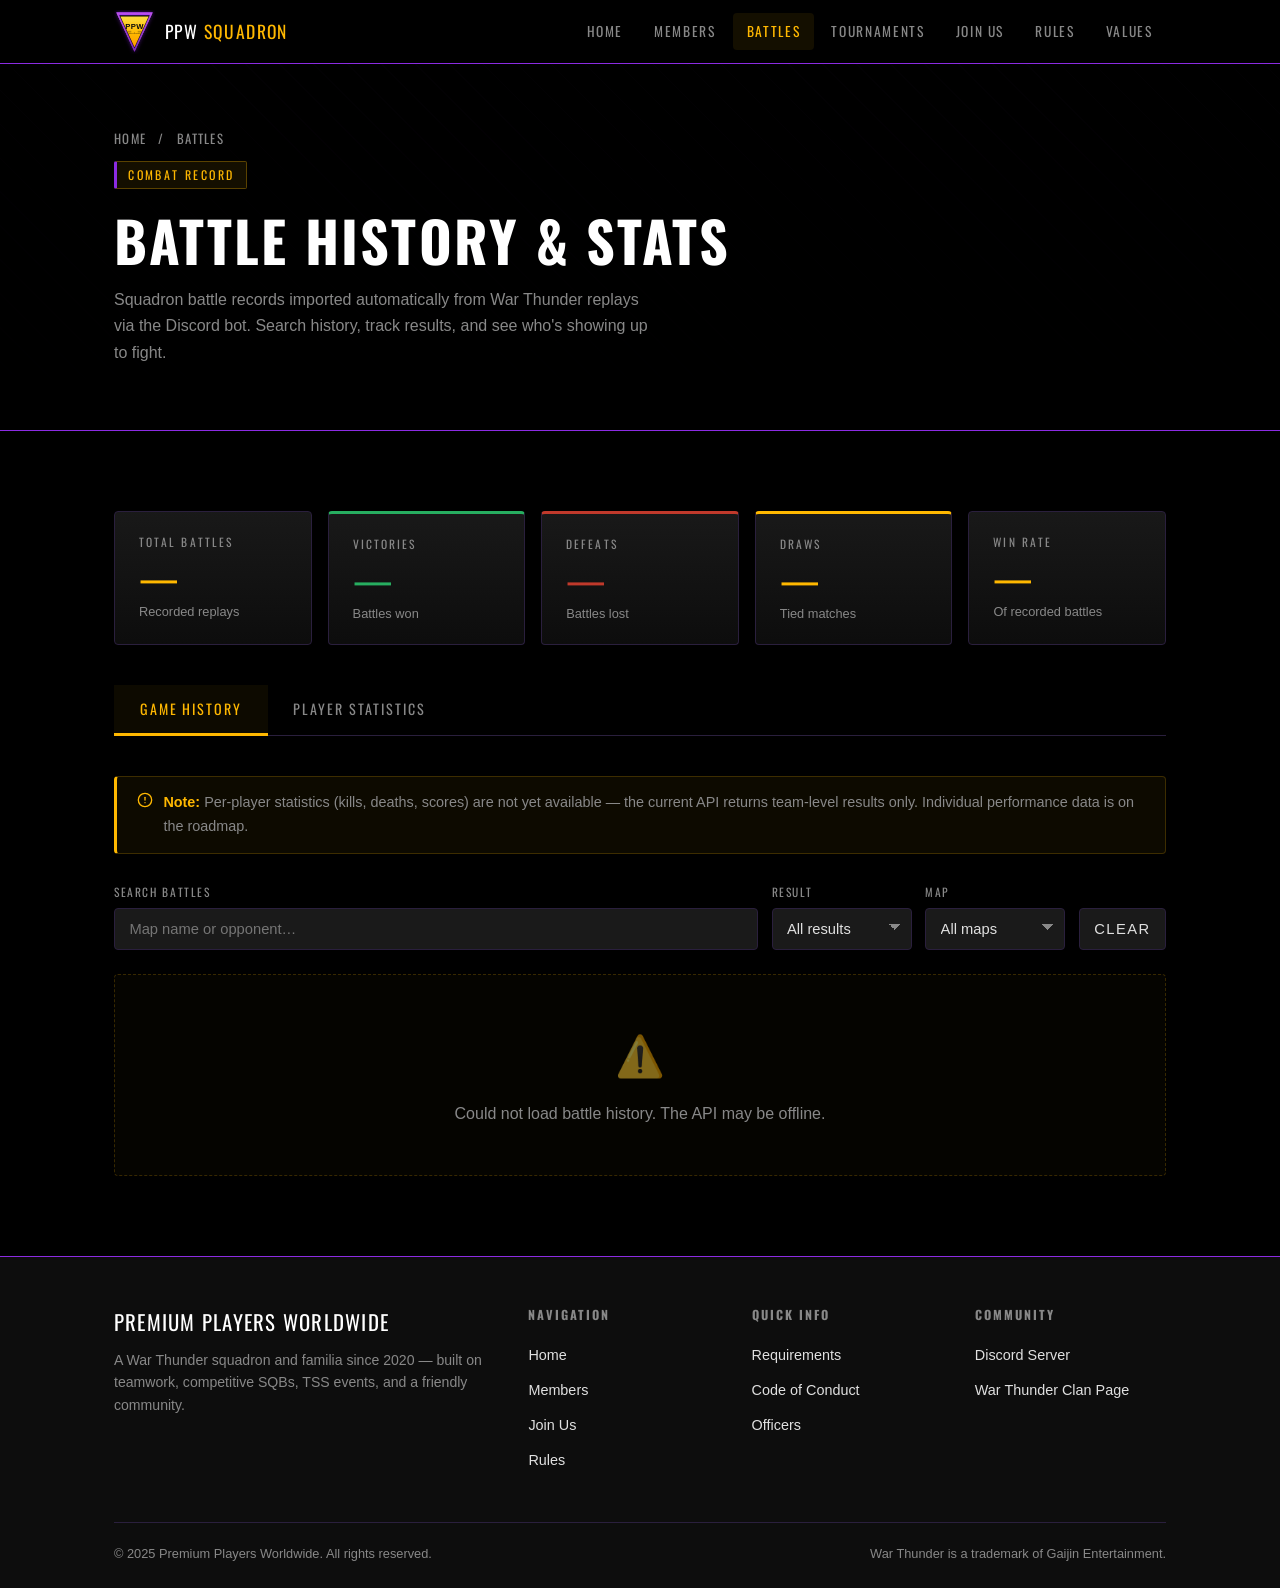
==== battles.html @ 7982aef8 "Merge pull request #7 from Rainbowcastle25/claude/add-values-page Add squadron values page and previ" ====
<!DOCTYPE html>
<html lang="en">
<head>
  <meta charset="UTF-8" />
  <meta name="viewport" content="width=device-width, initial-scale=1.0" />
  <title>Battle History &amp; Statistics — PPW Squadron</title>
  <meta name="description" content="View our squadron battle history, search completed battles, and see player statistics." />
  <meta name="theme-color" content="#000000" />
  <link rel="icon" href="images/logo.svg" type="image/svg+xml" />
  <link rel="preconnect" href="https://fonts.googleapis.com" />
  <link rel="preconnect" href="https://fonts.gstatic.com" crossorigin />
  <link href="https://fonts.googleapis.com/css2?family=Oswald:wght@400;500;600;700&display=swap" rel="stylesheet" />
  <link rel="stylesheet" href="style.css" />
  <meta name="ppw-api-base" content="https://ppw-api.ensignenterprises.com" />

  <style>
    /* ── Battles-page overrides ── */

    /* Tab bar */
    .battles-tabs {
      display: flex;
      gap: 0;
      border-bottom: 1px solid var(--color-border);
      margin-bottom: 2.5rem;
    }

    .battles-tab-btn {
      position: relative;
      padding: 0.85rem 1.6rem;
      background: none;
      border: none;
      border-bottom: 3px solid transparent;
      color: var(--color-text-muted);
      font-family: var(--font-heading);
      font-size: 0.88rem;
      letter-spacing: 0.14em;
      text-transform: uppercase;
      cursor: pointer;
      transition: color var(--transition), border-color var(--transition), background var(--transition);
      margin-bottom: -1px;
    }

    .battles-tab-btn:hover {
      color: var(--color-text);
      background: rgba(255,184,0,0.04);
    }

    .battles-tab-btn.active {
      color: var(--color-accent);
      border-bottom-color: var(--color-accent);
      background: rgba(255,184,0,0.05);
    }

    .battles-tab-content { display: none; }
    .battles-tab-content.active { display: block; }

    /* Dashboard stats strip */
    .battles-summary {
      display: grid;
      grid-template-columns: repeat(5, 1fr);
      gap: 1rem;
      margin-bottom: 2.5rem;
    }

    .battles-stat-card {
      background: linear-gradient(180deg, rgba(26,26,26,0.95), rgba(13,13,13,0.98));
      border: 1px solid var(--color-border);
      border-radius: var(--radius);
      padding: 1.25rem 1.5rem;
      display: flex;
      flex-direction: column;
      gap: 0.35rem;
    }

    .battles-stat-card.wins { border-top: 3px solid var(--color-green); }
    .battles-stat-card.losses { border-top: 3px solid var(--color-red); }
    .battles-stat-card.draws { border-top: 3px solid var(--color-accent); }

    .battles-stat-label {
      font-family: var(--font-heading);
      font-size: 0.72rem;
      letter-spacing: 0.18em;
      text-transform: uppercase;
      color: var(--color-text-muted);
    }

    .battles-stat-value {
      font-family: var(--font-heading);
      font-size: clamp(1.6rem, 3vw, 2.4rem);
      letter-spacing: 0.06em;
      color: var(--color-accent);
      line-height: 1;
    }

    .battles-stat-card.wins .battles-stat-value { color: var(--color-green); }
    .battles-stat-card.losses .battles-stat-value { color: var(--color-red); }

    .battles-stat-sub {
      font-size: 0.8rem;
      color: var(--color-text-muted);
    }

    /* Win-rate bar */
    .winrate-bar-wrap {
      margin: 0 0 2.5rem;
      background: var(--color-surface);
      border: 1px solid var(--color-border);
      border-radius: var(--radius);
      padding: 1.1rem 1.5rem;
      display: flex;
      align-items: center;
      gap: 1.5rem;
    }

    .winrate-bar-label {
      font-family: var(--font-heading);
      font-size: 0.75rem;
      letter-spacing: 0.15em;
      text-transform: uppercase;
      color: var(--color-text-muted);
      white-space: nowrap;
      min-width: 80px;
    }

    .winrate-bar-track {
      flex: 1;
      height: 8px;
      background: var(--color-surface-2);
      border-radius: 4px;
      overflow: hidden;
      display: flex;
    }

    .winrate-bar-win {
      height: 100%;
      background: var(--color-green);
      transition: width 0.6s ease;
    }
    .winrate-bar-draw {
      height: 100%;
      background: var(--color-accent);
      transition: width 0.6s ease;
    }
    .winrate-bar-loss {
      height: 100%;
      background: var(--color-red);
      transition: width 0.6s ease;
    }

    .winrate-legend {
      display: flex;
      gap: 1.25rem;
      flex-shrink: 0;
    }

    .winrate-legend-item {
      display: flex;
      align-items: center;
      gap: 0.4rem;
      font-size: 0.8rem;
      color: var(--color-text-muted);
      font-family: var(--font-heading);
      letter-spacing: 0.08em;
      text-transform: uppercase;
    }

    .winrate-legend-dot {
      width: 8px;
      height: 8px;
      border-radius: 2px;
      flex-shrink: 0;
    }

    /* Search / filter toolbar */
    .battles-toolbar {
      display: grid;
      grid-template-columns: 1fr auto auto auto;
      gap: 0.85rem;
      align-items: end;
      margin-bottom: 1.5rem;
    }

    .battles-toolbar-field {
      display: flex;
      flex-direction: column;
      gap: 0.4rem;
    }

    .battles-toolbar-field label {
      font-family: var(--font-heading);
      font-size: 0.72rem;
      letter-spacing: 0.14em;
      text-transform: uppercase;
      color: var(--color-text-muted);
    }

    .battles-control {
      height: 42px;
      border-radius: var(--radius);
      border: 1px solid var(--color-border);
      background: var(--color-surface-2);
      color: var(--color-text);
      font-family: var(--font-body);
      font-size: 0.92rem;
      padding: 0 0.9rem;
      transition: border-color var(--transition), box-shadow var(--transition);
    }

    .battles-control:focus {
      outline: none;
      border-color: var(--color-accent);
      box-shadow: 0 0 0 3px rgba(255,184,0,0.1);
    }

    select.battles-control {
      appearance: none;
      background-image: linear-gradient(45deg, transparent 50%, var(--color-text-muted) 50%),
                        linear-gradient(135deg, var(--color-text-muted) 50%, transparent 50%);
      background-position: calc(100% - 16px) calc(50% - 2px), calc(100% - 10px) calc(50% - 2px);
      background-size: 6px 6px, 6px 6px;
      background-repeat: no-repeat;
      padding-right: 2rem;
      min-width: 140px;
      cursor: pointer;
    }

    /* Battle list */
    .battles-list {
      display: flex;
      flex-direction: column;
      gap: 0.85rem;
    }

    /* Battle card (extends .battle-log-item) */
    .battle-card {
      background: linear-gradient(180deg, rgba(20,20,20,0.95), rgba(10,10,10,0.98));
      border: 1px solid var(--color-border);
      border-left: 4px solid var(--color-purple);
      border-radius: var(--radius);
      padding: 1.25rem 1.4rem;
      transition: border-color var(--transition), box-shadow var(--transition);
      cursor: default;
    }

    .battle-card:hover {
      border-color: var(--color-purple);
      box-shadow: 0 4px 24px rgba(0,0,0,0.5), 0 0 12px var(--color-purple-glow);
    }

    .battle-card.win {
      border-left-color: var(--color-green);
    }
    .battle-card.win:hover {
      border-color: var(--color-green);
      box-shadow: 0 4px 24px rgba(0,0,0,0.5), 0 0 12px rgba(39,174,96,0.2);
    }

    .battle-card.loss {
      border-left-color: var(--color-red);
    }
    .battle-card.loss:hover {
      border-color: var(--color-red);
      box-shadow: 0 4px 24px rgba(0,0,0,0.5), 0 0 12px rgba(192,57,43,0.2);
    }

    .battle-card.draw {
      border-left-color: var(--color-accent);
    }

    .battle-card-top {
      display: flex;
      align-items: flex-start;
      justify-content: space-between;
      gap: 1rem;
      margin-bottom: 0.85rem;
    }

    .battle-card-map {
      font-family: var(--font-heading);
      font-size: 1.05rem;
      letter-spacing: 0.08em;
      text-transform: uppercase;
      color: var(--color-heading);
    }

    .battle-card-date {
      font-size: 0.82rem;
      color: var(--color-text-muted);
      margin-top: 0.2rem;
    }

    .battle-result-badge {
      display: inline-flex;
      align-items: center;
      gap: 0.4rem;
      font-family: var(--font-heading);
      font-size: 0.78rem;
      letter-spacing: 0.14em;
      text-transform: uppercase;
      padding: 0.3rem 0.8rem;
      border-radius: 2px;
      border: 1px solid;
      flex-shrink: 0;
    }

    .battle-result-badge.win {
      color: var(--color-green);
      border-color: var(--color-green);
      background: rgba(39,174,96,0.08);
    }

    .battle-result-badge.loss {
      color: var(--color-red);
      border-color: var(--color-red);
      background: rgba(192,57,43,0.08);
    }

    .battle-result-badge.draw {
      color: var(--color-accent);
      border-color: rgba(255,184,0,0.4);
      background: rgba(255,184,0,0.06);
    }

    .battle-card-body {
      display: grid;
      grid-template-columns: auto 1fr auto;
      align-items: center;
      gap: 1.5rem;
      background: rgba(0,0,0,0.3);
      border: 1px solid rgba(255,255,255,0.04);
      border-radius: 3px;
      padding: 0.9rem 1.1rem;
    }

    .battle-team {
      display: flex;
      flex-direction: column;
      gap: 0.15rem;
    }

    .battle-team-label {
      font-size: 0.72rem;
      color: var(--color-text-muted);
      font-family: var(--font-heading);
      letter-spacing: 0.12em;
      text-transform: uppercase;
    }

    .battle-team-name {
      font-family: var(--font-heading);
      font-size: 0.95rem;
      letter-spacing: 0.06em;
      color: var(--color-heading);
    }

    .battle-score {
      text-align: center;
    }

    .battle-score-value {
      font-family: var(--font-heading);
      font-size: clamp(1.4rem, 3vw, 2rem);
      letter-spacing: 0.1em;
      color: var(--color-accent);
      line-height: 1;
    }

    .battle-score-label {
      font-size: 0.72rem;
      color: var(--color-text-muted);
      font-family: var(--font-heading);
      letter-spacing: 0.12em;
      text-transform: uppercase;
      margin-top: 0.2rem;
    }

    .battle-card-note {
      margin-top: 0.75rem;
      font-size: 0.88rem;
      color: var(--color-text-muted);
    }

    .battle-card-meta {
      display: flex;
      gap: 1.5rem;
      margin-top: 0.65rem;
      font-size: 0.82rem;
      color: var(--color-text-muted);
      font-family: var(--font-heading);
      letter-spacing: 0.08em;
      text-transform: uppercase;
    }

    .battle-card-meta span { white-space: nowrap; }

    /* Empty / loading states */
    .battles-empty {
      text-align: center;
      padding: 3rem 1.5rem;
      border: 1px dashed rgba(255,184,0,0.2);
      border-radius: var(--radius);
      color: var(--color-text-muted);
      background: rgba(255,184,0,0.02);
    }

    .battles-empty-icon {
      font-size: 2.5rem;
      margin-bottom: 0.75rem;
      opacity: 0.5;
    }

    .battles-loading {
      text-align: center;
      padding: 3rem;
      color: var(--color-text-muted);
    }

    .battles-loading-spinner {
      display: inline-block;
      width: 28px;
      height: 28px;
      border: 2px solid var(--color-border);
      border-top-color: var(--color-accent);
      border-radius: 50%;
      animation: spin 0.8s linear infinite;
      margin-bottom: 0.75rem;
    }

    @keyframes spin { to { transform: rotate(360deg); } }

    /* API notice */
    .api-notice {
      background: rgba(255,184,0,0.05);
      border: 1px solid rgba(255,184,0,0.2);
      border-left: 3px solid var(--color-accent);
      border-radius: var(--radius);
      padding: 0.9rem 1.25rem;
      margin-bottom: 1.75rem;
      color: var(--color-text-muted);
      font-size: 0.9rem;
      display: flex;
      align-items: flex-start;
      gap: 0.65rem;
    }

    .api-notice strong { color: var(--color-accent); }

    /* ── Player Stats tab ── */
    .player-stats-summary {
      display: grid;
      grid-template-columns: repeat(3, 1fr);
      gap: 1rem;
      margin-bottom: 2rem;
    }

    .player-stats-table-wrap {
      border: 1px solid var(--color-border);
      border-radius: var(--radius);
      overflow: hidden;
    }

    .player-stats-table {
      width: 100%;
      border-collapse: collapse;
    }

    .player-stats-table th {
      background: var(--color-surface-2);
      color: var(--color-text-muted);
      font-family: var(--font-heading);
      font-size: 0.75rem;
      letter-spacing: 0.14em;
      text-transform: uppercase;
      padding: 0.9rem 1.25rem;
      text-align: left;
      border-bottom: 1px solid var(--color-border);
      white-space: nowrap;
    }

    .player-stats-table td {
      padding: 0.85rem 1.25rem;
      border-bottom: 1px solid var(--color-border);
      font-size: 0.95rem;
      vertical-align: middle;
      color: var(--color-text);
    }

    .player-stats-table tr:last-child td { border-bottom: none; }

    .player-stats-table tr:hover td { background: rgba(139,43,226,0.05); }

    .player-rank-num {
      font-family: var(--font-heading);
      color: var(--color-text-muted);
      font-size: 0.85rem;
      letter-spacing: 0.08em;
    }

    .player-stat-name {
      font-weight: 600;
      color: var(--color-heading);
    }

    .player-stat-bar-cell { min-width: 120px; }

    .player-stat-bar-track {
      height: 4px;
      background: var(--color-surface-2);
      border-radius: 2px;
      overflow: hidden;
      margin-top: 0.3rem;
    }

    .player-stat-bar-fill {
      height: 100%;
      background: var(--color-purple);
      border-radius: 2px;
    }

    .player-stat-pct {
      font-family: var(--font-heading);
      font-size: 0.88rem;
      color: var(--color-accent);
    }

    /* ── Responsive ── */
    @media (max-width: 900px) {
      .battles-summary {
        grid-template-columns: repeat(3, 1fr);
      }
      .battles-toolbar {
        grid-template-columns: 1fr 1fr;
      }
      .player-stats-summary {
        grid-template-columns: repeat(2, 1fr);
      }
    }

    @media (max-width: 640px) {
      .battles-summary {
        grid-template-columns: repeat(2, 1fr);
      }
      .battles-toolbar {
        grid-template-columns: 1fr;
      }
      .battle-card-body {
        grid-template-columns: 1fr;
        gap: 0.75rem;
        text-align: center;
      }
      .battle-card-meta {
        flex-wrap: wrap;
        gap: 0.75rem;
      }
      .winrate-bar-wrap {
        flex-wrap: wrap;
      }
      .player-stats-summary {
        grid-template-columns: 1fr;
      }
    }
  </style>
</head>
<body>

  <!-- ===== NAVIGATION ===== -->
  <nav class="navbar">
    <div class="container">
      <a href="index.html" class="nav-brand">
        <img src="images/logo.svg" alt="PPW Logo" class="nav-logo" />
        <span class="nav-brand-text">PPW <span class="nav-brand-sub">Squadron</span></span>
      </a>
      <ul class="nav-links" id="nav-links">
        <li><a href="index.html">Home</a></li>
        <li><a href="members.html">Members</a></li>
        <li><a href="battles.html" class="active">Battles</a></li>
        <li><a href="tournaments.html">Tournaments</a></li>
        <li><a href="recruitment.html">Join Us</a></li>
        <li><a href="rules.html">Rules</a></li>
        <li><a href="values.html">Values</a></li>
      </ul>
      <button class="nav-hamburger" id="nav-toggle" aria-label="Toggle navigation" aria-expanded="false">
        <span></span><span></span><span></span>
      </button>
    </div>
  </nav>

  <!-- ===== PAGE HERO ===== -->
  <div class="page-hero">
    <div class="container">
      <p class="breadcrumb">
        <a href="index.html">Home</a>
        <span>/</span>
        Battles
      </p>
      <div class="section-label">Combat Record</div>
      <h1>Battle History &amp; Stats</h1>
      <p class="text-muted mt-2" style="max-width: 540px;">
        Squadron battle records imported automatically from War Thunder replays via the Discord bot.
        Search history, track results, and see who's showing up to fight.
      </p>
    </div>
  </div>

  <!-- ===== MAIN CONTENT ===== -->
  <section>
    <div class="container">

      <!-- Dashboard summary strip -->
      <div class="battles-summary" id="battles-summary">
        <div class="battles-stat-card">
          <div class="battles-stat-label">Total Battles</div>
          <div class="battles-stat-value" id="stat-total">—</div>
          <div class="battles-stat-sub">Recorded replays</div>
        </div>
        <div class="battles-stat-card wins">
          <div class="battles-stat-label">Victories</div>
          <div class="battles-stat-value" id="stat-wins">—</div>
          <div class="battles-stat-sub">Battles won</div>
        </div>
        <div class="battles-stat-card losses">
          <div class="battles-stat-label">Defeats</div>
          <div class="battles-stat-value" id="stat-losses">—</div>
          <div class="battles-stat-sub">Battles lost</div>
        </div>
        <div class="battles-stat-card draws">
          <div class="battles-stat-label">Draws</div>
          <div class="battles-stat-value" id="stat-draws">—</div>
          <div class="battles-stat-sub">Tied matches</div>
        </div>
        <div class="battles-stat-card">
          <div class="battles-stat-label">Win Rate</div>
          <div class="battles-stat-value" id="stat-winrate">—</div>
          <div class="battles-stat-sub">Of recorded battles</div>
        </div>
      </div>

      <!-- Win/Loss bar -->
      <div class="winrate-bar-wrap" id="winrate-bar-wrap" style="display:none;">
        <div class="winrate-bar-label">Record</div>
        <div class="winrate-bar-track">
          <div class="winrate-bar-win" id="bar-win" style="width:0%"></div>
          <div class="winrate-bar-draw" id="bar-draw" style="width:0%"></div>
          <div class="winrate-bar-loss" id="bar-loss" style="width:0%"></div>
        </div>
        <div class="winrate-legend">
          <div class="winrate-legend-item">
            <div class="winrate-legend-dot" style="background:var(--color-green)"></div>
            <span id="legend-wins">W</span>
          </div>
          <div class="winrate-legend-item">
            <div class="winrate-legend-dot" style="background:var(--color-accent)"></div>
            <span id="legend-draws">D</span>
          </div>
          <div class="winrate-legend-item">
            <div class="winrate-legend-dot" style="background:var(--color-red)"></div>
            <span id="legend-losses">L</span>
          </div>
        </div>
      </div>

      <!-- Tabs -->
      <div class="battles-tabs">
        <button class="battles-tab-btn active" data-tab="games">Game History</button>
        <button class="battles-tab-btn" data-tab="player-stats">Player Statistics</button>
      </div>

      <!-- ===== GAME HISTORY TAB ===== -->
      <div id="tab-games" class="battles-tab-content active">

        <div class="api-notice">
          <svg width="16" height="16" viewBox="0 0 24 24" fill="none" stroke="currentColor" stroke-width="2" stroke-linecap="round" stroke-linejoin="round" style="flex-shrink:0;margin-top:1px;color:var(--color-accent)"><circle cx="12" cy="12" r="10"/><line x1="12" y1="8" x2="12" y2="12"/><line x1="12" y1="16" x2="12.01" y2="16"/></svg>
          <span>
            <strong>Note:</strong> Per-player statistics (kills, deaths, scores) are not yet available — the current API returns team-level results only. Individual performance data is on the roadmap.
          </span>
        </div>

        <div class="battles-toolbar">
          <div class="battles-toolbar-field">
            <label for="search-input">Search battles</label>
            <input type="search" id="search-input" class="battles-control" placeholder="Map name or opponent…" autocomplete="off" />
          </div>
          <div class="battles-toolbar-field">
            <label for="result-filter">Result</label>
            <select id="result-filter" class="battles-control">
              <option value="">All results</option>
              <option value="win">Victory</option>
              <option value="loss">Defeat</option>
              <option value="draw">Draw</option>
            </select>
          </div>
          <div class="battles-toolbar-field">
            <label for="map-filter">Map</label>
            <select id="map-filter" class="battles-control">
              <option value="">All maps</option>
            </select>
          </div>
          <div class="battles-toolbar-field" style="justify-content:flex-end;">
            <label>&nbsp;</label>
            <button class="btn btn-outline btn-sm battles-control" id="clear-filters" style="height:42px;">Clear</button>
          </div>
        </div>

        <div id="result-count" style="font-size:0.82rem;color:var(--color-text-muted);font-family:var(--font-heading);letter-spacing:0.1em;text-transform:uppercase;margin-bottom:1rem;"></div>

        <div id="games-list" class="battles-list">
          <div class="battles-loading">
            <div class="battles-loading-spinner"></div>
            <div>Loading battle history…</div>
          </div>
        </div>

      </div>

      <!-- ===== PLAYER STATS TAB ===== -->
      <div id="tab-player-stats" class="battles-tab-content">

        <div class="player-stats-summary">
          <div class="battles-stat-card">
            <div class="battles-stat-label">Total Battles</div>
            <div class="battles-stat-value" id="pstat-total">—</div>
            <div class="battles-stat-sub">Recorded matches</div>
          </div>
          <div class="battles-stat-card">
            <div class="battles-stat-label">Unique Players</div>
            <div class="battles-stat-value" id="pstat-players">—</div>
            <div class="battles-stat-sub">Members who've played</div>
          </div>
          <div class="battles-stat-card">
            <div class="battles-stat-label">Top Attendee</div>
            <div class="battles-stat-value" id="pstat-top" style="font-size:1.1rem;margin-top:auto;">—</div>
            <div class="battles-stat-sub" id="pstat-top-count"></div>
          </div>
        </div>

        <div class="player-stats-table-wrap">
          <table class="player-stats-table">
            <thead>
              <tr>
                <th>#</th>
                <th>Player</th>
                <th>Participated</th>
                <th>Maybe</th>
                <th>Declined</th>
                <th>Rate</th>
              </tr>
            </thead>
            <tbody id="stats-list">
              <tr>
                <td colspan="6">
                  <div class="battles-loading">
                    <div class="battles-loading-spinner"></div>
                    <div>Loading player statistics…</div>
                  </div>
                </td>
              </tr>
            </tbody>
          </table>
        </div>

      </div>
    </div>
  </section>

  <!-- ===== FOOTER ===== -->
  <footer class="site-footer">
    <div class="container">
      <div class="footer-grid">
        <div>
          <div class="footer-brand-name">Premium Players Worldwide</div>
          <p class="footer-brand-desc">
            A War Thunder squadron and familia since 2020 — built on teamwork,
            competitive SQBs, TSS events, and a friendly community.
          </p>
        </div>
        <div class="footer-col">
          <h4>Navigation</h4>
          <ul>
            <li><a href="index.html">Home</a></li>
            <li><a href="members.html">Members</a></li>
            <li><a href="recruitment.html">Join Us</a></li>
            <li><a href="rules.html">Rules</a></li>
          </ul>
        </div>
        <div class="footer-col">
          <h4>Quick Info</h4>
          <ul>
            <li><a href="recruitment.html#requirements">Requirements</a></li>
            <li><a href="rules.html#conduct">Code of Conduct</a></li>
            <li><a href="members.html#officers">Officers</a></li>
          </ul>
        </div>
        <div class="footer-col">
          <h4>Community</h4>
          <ul>
            <li><a href="https://discord.gg/fk37SddZJg" target="_blank" rel="noopener noreferrer">Discord Server</a></li>
            <li><a href="https://warthunder.com/en/community/claninfo/Premium%20Players%20Worldwide" target="_blank" rel="noopener noreferrer">War Thunder Clan Page</a></li>
          </ul>
        </div>
      </div>
      <div class="footer-bottom">
        <span>&copy; 2025 Premium Players Worldwide. All rights reserved.</span>
        <span>War Thunder is a trademark of Gaijin Entertainment.</span>
      </div>
    </div>
  </footer>

  <!-- Hamburger -->
  <script>
    var btn = document.getElementById('nav-toggle');
    var menu = document.getElementById('nav-links');
    btn.addEventListener('click', function () {
      var open = menu.classList.toggle('open');
      btn.classList.toggle('open', open);
      btn.setAttribute('aria-expanded', String(open));
    });
  </script>

  <!-- Tabs -->
  <script>
    document.querySelectorAll('.battles-tab-btn').forEach(function (btn) {
      btn.addEventListener('click', function () {
        var tab = btn.dataset.tab;
        document.querySelectorAll('.battles-tab-btn').forEach(function (b) { b.classList.remove('active'); });
        document.querySelectorAll('.battles-tab-content').forEach(function (c) { c.classList.remove('active'); });
        btn.classList.add('active');
        document.getElementById('tab-' + tab).classList.add('active');
        if (tab === 'player-stats' && !playerStatsLoaded) {
          loadPlayerStats();
        }
      });
    });
  </script>

  <!-- Data -->
  <script>
    var apiBase = (document.querySelector('meta[name="ppw-api-base"]') || {}).content || 'http://localhost:8787';
    var allGames = [];
    var playerStatsLoaded = false;

    function escapeText(text) {
      return String(text == null ? '' : text)
        .replace(/&/g, '&amp;')
        .replace(/</g, '&lt;')
        .replace(/>/g, '&gt;')
        .replace(/"/g, '&quot;');
    }

    function formatDate(dateStr) {
      if (!dateStr) return 'Unknown date';
      try {
        var d = new Date(dateStr);
        return d.toLocaleDateString('en-US', { month: 'short', day: 'numeric', year: 'numeric' });
      } catch (e) { return 'Unknown date'; }
    }

    function getResultInfo(game) {
      var ws = game.winnerSide;
      if (ws === 'left')  return { cls: 'win',  label: 'Victory', icon: '✓' };
      if (ws === 'right') return { cls: 'loss', label: 'Defeat',  icon: '✗' };
      if (ws === 'tie')   return { cls: 'draw', label: 'Draw',    icon: '=' };
      return { cls: '', label: 'Unknown', icon: '?' };
    }

    function renderGames(games) {
      var container = document.getElementById('games-list');
      var countEl = document.getElementById('result-count');

      if (!games || games.length === 0) {
        countEl.textContent = '';
        container.innerHTML = [
          '<div class="battles-empty">',
            '<div class="battles-empty-icon">🏳️</div>',
            '<div>No battles match your search. Try clearing your filters.</div>',
          '</div>'
        ].join('');
        return;
      }

      countEl.textContent = games.length + ' battle' + (games.length === 1 ? '' : 's') + ' found';

      var html = games.map(function (game) {
        var res = getResultInfo(game);
        var battleDate = formatDate(game.battleDate || game.importedAt);
        var opponent = game.rightLabel || 'Unknown opponent';
        var ourTeam = game.leftLabel || 'PPW Squadron';
        var leftScore = game.leftScore != null ? game.leftScore : '—';
        var rightScore = game.rightScore != null ? game.rightScore : '—';
        var playerCount = game.playerCount != null ? game.playerCount : '—';

        return [
          '<article class="battle-card ' + res.cls + '">',
            '<div class="battle-card-top">',
              '<div>',
                '<div class="battle-card-map">' + escapeText(game.mapName || 'Unknown map') + '</div>',
                '<div class="battle-card-date">' + escapeText(battleDate) + '</div>',
              '</div>',
              '<div class="battle-result-badge ' + res.cls + '">',
                res.icon + ' ' + res.label,
              '</div>',
            '</div>',
            '<div class="battle-card-body">',
              '<div class="battle-team">',
                '<div class="battle-team-label">Our Squad</div>',
                '<div class="battle-team-name">' + escapeText(ourTeam) + '</div>',
              '</div>',
              '<div class="battle-score">',
                '<div class="battle-score-value">' + escapeText(leftScore) + ' — ' + escapeText(rightScore) + '</div>',
                '<div class="battle-score-label">Score</div>',
              '</div>',
              '<div class="battle-team" style="text-align:right;">',
                '<div class="battle-team-label">Opponent</div>',
                '<div class="battle-team-name">' + escapeText(opponent) + '</div>',
              '</div>',
            '</div>',
            '<div class="battle-card-meta">',
              '<span>' + escapeText(playerCount) + ' players</span>',
            '</div>',
            (game.resultText ? '<div class="battle-card-note">' + escapeText(game.resultText) + '</div>' : ''),
          '</article>'
        ].join('');
      }).join('');

      container.innerHTML = html;
    }

    function applyFilters() {
      var search = (document.getElementById('search-input').value || '').toLowerCase().trim();
      var resultFilter = document.getElementById('result-filter').value;
      var mapFilter = document.getElementById('map-filter').value;

      var filtered = allGames.filter(function (g) {
        var res = getResultInfo(g);
        var matchSearch = !search ||
          (g.mapName && g.mapName.toLowerCase().indexOf(search) !== -1) ||
          (g.rightLabel && g.rightLabel.toLowerCase().indexOf(search) !== -1) ||
          (g.leftLabel && g.leftLabel.toLowerCase().indexOf(search) !== -1) ||
          (g.resultText && g.resultText.toLowerCase().indexOf(search) !== -1);
        var matchResult = !resultFilter || res.cls === resultFilter;
        var matchMap = !mapFilter || g.mapName === mapFilter;
        return matchSearch && matchResult && matchMap;
      });

      renderGames(filtered);
    }

    function updateSummaryStats(games) {
      var wins = 0, losses = 0, draws = 0;
      games.forEach(function (g) {
        var r = getResultInfo(g);
        if (r.cls === 'win') wins++;
        else if (r.cls === 'loss') losses++;
        else if (r.cls === 'draw') draws++;
      });
      var total = games.length;
      var winrate = total > 0 ? Math.round((wins / total) * 100) : 0;

      document.getElementById('stat-total').textContent = total || '—';
      document.getElementById('stat-wins').textContent = total ? wins : '—';
      document.getElementById('stat-losses').textContent = total ? losses : '—';
      document.getElementById('stat-draws').textContent = total ? draws : '—';
      document.getElementById('stat-winrate').textContent = total ? (winrate + '%') : '—';

      if (total > 0) {
        var wPct = (wins / total * 100).toFixed(1);
        var dPct = (draws / total * 100).toFixed(1);
        var lPct = (losses / total * 100).toFixed(1);
        document.getElementById('bar-win').style.width = wPct + '%';
        document.getElementById('bar-draw').style.width = dPct + '%';
        document.getElementById('bar-loss').style.width = lPct + '%';
        document.getElementById('legend-wins').textContent = wins + 'W';
        document.getElementById('legend-draws').textContent = draws + 'D';
        document.getElementById('legend-losses').textContent = losses + 'L';
        document.getElementById('winrate-bar-wrap').style.display = 'flex';
      }
    }

    async function loadGames() {
      var container = document.getElementById('games-list');
      container.innerHTML = '<div class="battles-loading"><div class="battles-loading-spinner"></div><div>Loading battle history…</div></div>';

      try {
        var response = await fetch(apiBase + '/api/squadron-battle-log?limit=50', { cache: 'no-store' });
        if (!response.ok) throw new Error('HTTP ' + response.status);
        var data = await response.json();
        allGames = data.recentReplays || [];

        updateSummaryStats(allGames);

        // Populate map filter
        var maps = [];
        allGames.forEach(function (g) {
          if (g.mapName && maps.indexOf(g.mapName) === -1) maps.push(g.mapName);
        });
        maps.sort();
        var mapSelect = document.getElementById('map-filter');
        maps.forEach(function (m) {
          var opt = document.createElement('option');
          opt.value = m;
          opt.textContent = m;
          mapSelect.appendChild(opt);
        });

        applyFilters();
      } catch (err) {
        console.error('[Battles] Failed to load games:', err);
        container.innerHTML = [
          '<div class="battles-empty">',
            '<div class="battles-empty-icon">⚠️</div>',
            '<div>Could not load battle history. The API may be offline.</div>',
          '</div>'
        ].join('');
      }
    }

    async function loadPlayerStats() {
      playerStatsLoaded = true;
      var tbody = document.getElementById('stats-list');
      tbody.innerHTML = '<tr><td colspan="6"><div class="battles-loading"><div class="battles-loading-spinner"></div><div>Loading player statistics…</div></div></td></tr>';

      try {
        var response = await fetch(apiBase + '/api/battle-stats', { cache: 'no-store' });
        if (!response.ok) throw new Error('HTTP ' + response.status);
        var data = await response.json();

        document.getElementById('pstat-total').textContent = data.totalBattles || '—';
        document.getElementById('pstat-players').textContent = data.uniquePlayers || '—';

        var players = data.topPlayers || [];
        if (players.length > 0) {
          document.getElementById('pstat-top').textContent = players[0].displayName || '—';
          document.getElementById('pstat-top-count').textContent = (players[0].participated || 0) + ' battles';
        }

        var maxParticipated = players.reduce(function (m, p) { return Math.max(m, p.participated || 0); }, 1);

        if (players.length === 0) {
          tbody.innerHTML = '<tr><td colspan="6"><div class="battles-empty"><div class="battles-empty-icon">📊</div><div>No player statistics available yet.</div></div></td></tr>';
          return;
        }

        var rows = players.map(function (p, i) {
          var pct = Math.round((p.participationRate || 0));
          var barWidth = Math.round(((p.participated || 0) / maxParticipated) * 100);
          return [
            '<tr>',
              '<td><span class="player-rank-num">#' + (i + 1) + '</span></td>',
              '<td><span class="player-stat-name">' + escapeText(p.displayName) + '</span></td>',
              '<td class="player-stat-bar-cell">',
                escapeText(p.participated || 0),
                '<div class="player-stat-bar-track"><div class="player-stat-bar-fill" style="width:' + barWidth + '%"></div></div>',
              '</td>',
              '<td>' + escapeText(p.maybe || 0) + '</td>',
              '<td>' + escapeText(p.declined || 0) + '</td>',
              '<td><span class="player-stat-pct">' + pct + '%</span></td>',
            '</tr>'
          ].join('');
        }).join('');

        tbody.innerHTML = rows;
      } catch (err) {
        console.error('[Stats] Failed to load player stats:', err);
        tbody.innerHTML = '<tr><td colspan="6"><div class="battles-empty"><div class="battles-empty-icon">⚠️</div><div>Could not load player statistics.</div></div></td></tr>';
      }
    }

    // Event listeners
    document.getElementById('search-input').addEventListener('input', applyFilters);
    document.getElementById('result-filter').addEventListener('change', applyFilters);
    document.getElementById('map-filter').addEventListener('change', applyFilters);
    document.getElementById('clear-filters').addEventListener('click', function () {
      document.getElementById('search-input').value = '';
      document.getElementById('result-filter').value = '';
      document.getElementById('map-filter').value = '';
      applyFilters();
    });

    loadGames();
  </script>

</body>
</html>
---- style.css ----
/* =============================
   WTPPW Squadron — Global Styles
   Purple & Gold Theme
   ============================= */

/* ---------- Reset & Base ---------- */
*, *::before, *::after {
  box-sizing: border-box;
  margin: 0;
  padding: 0;
}

:root {
  --color-bg:           #000000;
  --color-surface:      #0d0d0d;
  --color-surface-2:    #1a1a1a;
  --color-border:       #2a1f3d;
  --color-accent:       #FFB800;
  --color-accent-dim:   #cc9200;
  --color-accent-glow:  rgba(255, 184, 0, 0.20);
  --color-purple:       #8B2BE2;
  --color-purple-dim:   #6a1eb0;
  --color-purple-glow:  rgba(139, 43, 226, 0.25);
  --color-red:          #c0392b;
  --color-green:        #27ae60;
  --color-text:         #e0e0e0;
  --color-text-muted:   #888888;
  --color-heading:      #ffffff;
  --font-heading:       'Oswald', 'Impact', 'Arial Narrow', sans-serif;
  --font-body:          'Segoe UI', 'Helvetica Neue', Arial, sans-serif;
  --max-width:          1100px;
  --nav-height:         64px;
  --radius:             4px;
  --transition:         0.2s ease;
}

html { scroll-behavior: smooth; }

body {
  background: var(--color-bg);
  color: var(--color-text);
  font-family: var(--font-body);
  font-size: 16px;
  line-height: 1.65;
  min-height: 100vh;
}

a {
  color: var(--color-accent);
  text-decoration: none;
  transition: color var(--transition);
}
a:hover { color: #ffd240; }

img { max-width: 100%; display: block; }

/* ---------- Typography ---------- */
h1, h2, h3, h4 {
  font-family: var(--font-heading);
  color: var(--color-heading);
  letter-spacing: 0.04em;
  text-transform: uppercase;
}

h1 { font-size: clamp(2rem, 5vw, 3.5rem); line-height: 1.1; }
h2 { font-size: clamp(1.5rem, 3vw, 2.2rem); line-height: 1.2; }
h3 { font-size: 1.25rem; }
h4 { font-size: 1rem; }

p { margin-bottom: 1rem; }
p:last-child { margin-bottom: 0; }

/* ---------- Layout Helpers ---------- */
.container {
  width: 100%;
  max-width: var(--max-width);
  margin: 0 auto;
  padding: 0 1.5rem;
}

section {
  padding: 5rem 0;
}

.section-label {
  display: inline-block;
  font-family: var(--font-heading);
  font-size: 0.75rem;
  letter-spacing: 0.2em;
  text-transform: uppercase;
  color: var(--color-accent);
  background: rgba(255, 184, 0, 0.08);
  border: 1px solid rgba(255, 184, 0, 0.3);
  border-left: 3px solid var(--color-purple);
  border-radius: 2px;
  padding: 0.2rem 0.7rem;
  margin-bottom: 0.75rem;
}

.section-heading {
  margin-bottom: 0.5rem;
}

.section-intro {
  color: var(--color-text-muted);
  max-width: 600px;
  margin-bottom: 3rem;
}

.divider {
  width: 48px;
  height: 3px;
  background: var(--color-accent);
  margin: 1rem 0 2rem;
}

/* ---------- Navigation ---------- */
.navbar {
  position: fixed;
  top: 0; left: 0; right: 0;
  height: var(--nav-height);
  background: rgba(0, 0, 0, 0.95);
  border-bottom: 1px solid var(--color-purple);
  backdrop-filter: blur(8px);
  z-index: 1000;
  display: flex;
  align-items: center;
}

.navbar .container {
  display: flex;
  align-items: center;
  justify-content: space-between;
}

.nav-brand {
  display: flex;
  align-items: center;
  gap: 0.6rem;
  font-family: var(--font-heading);
  font-size: 1.1rem;
  letter-spacing: 0.08em;
  color: var(--color-heading);
  text-transform: uppercase;
  text-decoration: none;
}

.nav-brand:hover { color: var(--color-heading); }

.nav-logo {
  height: 44px;
  width: auto;
  object-fit: contain;
  flex-shrink: 0;
}

.nav-brand-text {
  font-family: var(--font-heading);
  font-size: 1.1rem;
  letter-spacing: 0.08em;
  text-transform: uppercase;
  color: var(--color-heading);
  line-height: 1.1;
}

.nav-brand-sub {
  color: var(--color-accent);
}

/* Keep legacy .tag style in case it remains anywhere */
.nav-brand .tag {
  background: var(--color-purple);
  color: #ffffff;
  font-size: 0.85rem;
  font-weight: 700;
  padding: 0.15rem 0.45rem;
  border-radius: 2px;
}

.nav-links {
  display: flex;
  list-style: none;
  gap: 0.25rem;
}

.nav-links a {
  display: block;
  padding: 0.45rem 0.85rem;
  color: var(--color-text-muted);
  font-family: var(--font-heading);
  font-size: 0.85rem;
  letter-spacing: 0.12em;
  text-transform: uppercase;
  border-radius: var(--radius);
  transition: color var(--transition), background var(--transition);
}

.nav-links a:hover,
.nav-links a.active {
  color: var(--color-accent);
  background: rgba(255, 184, 0, 0.08);
}

/* ---------- Hero ---------- */
.hero {
  position: relative;
  min-height: 100vh;
  display: flex;
  align-items: center;
  padding-top: var(--nav-height);
  overflow: hidden;
  background:
    linear-gradient(135deg, rgba(139,43,226,0.55) 0%, rgba(0,0,0,0.88) 45%, rgba(255,184,0,0.25) 100%),
    url('https://upload.wikimedia.org/wikipedia/commons/thumb/7/75/Panther_Ausf_G_Munster.jpg/1280px-Panther_Ausf_G_Munster.jpg')
    center / cover no-repeat;
}

.hero-logo {
  display: flex;
  justify-content: flex-start;
  margin-bottom: 1.75rem;
}

.hero-logo-img {
  width: 160px;
  height: auto;
  filter: drop-shadow(0 0 28px rgba(139, 43, 226, 0.7)) drop-shadow(0 0 12px rgba(255, 184, 0, 0.4));
}

.hero-content {
  position: relative;
  z-index: 1;
}

.hero-tag {
  display: inline-flex;
  align-items: center;
  gap: 0.5rem;
  font-family: var(--font-heading);
  font-size: 0.8rem;
  letter-spacing: 0.18em;
  color: var(--color-accent);
  text-transform: uppercase;
  margin-bottom: 1.25rem;
}

.hero-tag::before {
  content: '';
  display: inline-block;
  width: 24px;
  height: 2px;
  background: var(--color-accent);
}

.hero-title {
  margin-bottom: 0.5rem;
}

.hero-subtitle {
  font-family: var(--font-heading);
  font-size: clamp(1rem, 2.5vw, 1.5rem);
  color: var(--color-accent);
  letter-spacing: 0.15em;
  text-transform: uppercase;
  margin-bottom: 1.5rem;
}

.hero-desc {
  font-size: 1.05rem;
  color: var(--color-text-muted);
  max-width: 520px;
  margin-bottom: 2.5rem;
}

.hero-actions {
  display: flex;
  gap: 1rem;
  flex-wrap: wrap;
}

.hero-scroll {
  position: absolute;
  bottom: 2.5rem;
  left: 50%;
  transform: translateX(-50%);
  display: flex;
  flex-direction: column;
  align-items: center;
  gap: 0.4rem;
  color: var(--color-text-muted);
  font-size: 0.75rem;
  letter-spacing: 0.15em;
  text-transform: uppercase;
  font-family: var(--font-heading);
  animation: bounce 2s infinite;
}

.hero-scroll svg {
  width: 20px;
  height: 20px;
  stroke: var(--color-text-muted);
}

@keyframes bounce {
  0%, 100% { transform: translateX(-50%) translateY(0); }
  50%       { transform: translateX(-50%) translateY(6px); }
}

/* ---------- Buttons ---------- */
.btn {
  display: inline-flex;
  align-items: center;
  gap: 0.5rem;
  font-family: var(--font-heading);
  font-size: 0.9rem;
  letter-spacing: 0.1em;
  text-transform: uppercase;
  border: 2px solid transparent;
  border-radius: var(--radius);
  padding: 0.65rem 1.5rem;
  cursor: pointer;
  transition: background var(--transition), color var(--transition), border-color var(--transition), box-shadow var(--transition);
  text-decoration: none;
}

.btn-primary {
  background: var(--color-accent);
  color: #000000;
  border-color: var(--color-accent);
}
.btn-primary:hover {
  background: #ffd240;
  border-color: #ffd240;
  color: #000000;
  box-shadow: 0 0 20px var(--color-accent-glow), 0 0 40px rgba(255,184,0,0.15);
}

.btn-outline {
  background: transparent;
  color: var(--color-accent);
  border-color: var(--color-accent);
}
.btn-outline:hover {
  background: var(--color-accent-glow);
  color: #ffd240;
  box-shadow: 0 0 16px var(--color-accent-glow);
}

.btn-sm {
  font-size: 0.78rem;
  padding: 0.4rem 1rem;
}

/* ---------- Cards ---------- */
.card {
  background: var(--color-surface);
  border: 1px solid var(--color-border);
  border-radius: var(--radius);
  padding: 1.75rem;
  transition: border-color var(--transition), box-shadow var(--transition);
}

.card:hover {
  border-color: var(--color-purple);
  box-shadow: 0 4px 24px rgba(0,0,0,0.6), 0 0 16px var(--color-purple-glow);
}

.card-icon {
  font-size: 2rem;
  margin-bottom: 1rem;
}

/* ---------- Grid ---------- */
.grid-3 {
  display: grid;
  grid-template-columns: repeat(3, 1fr);
  gap: 1.5rem;
}

.grid-2 {
  display: grid;
  grid-template-columns: repeat(2, 1fr);
  gap: 1.5rem;
}

/* ---------- Stats Bar ---------- */
.stats-bar {
  background: var(--color-surface);
  border-top: 1px solid var(--color-border);
  border-bottom: 1px solid var(--color-border);
  padding: 2.5rem 0;
}

.stats-bar .container {
  display: grid;
  grid-template-columns: repeat(4, 1fr);
  gap: 1rem;
  text-align: center;
}

.stat-value {
  font-family: var(--font-heading);
  font-size: 2.2rem;
  color: var(--color-accent);
  line-height: 1;
}
.stat-label {
  font-size: 0.8rem;
  color: var(--color-text-muted);
  text-transform: uppercase;
  letter-spacing: 0.12em;
  margin-top: 0.3rem;
}

/* ---------- About Section ---------- */
.about {
  background: var(--color-surface);
  border-top: 1px solid var(--color-border);
  border-bottom: 1px solid var(--color-border);
}

/* ---------- Battle Log ---------- */
.battle-log-section {
  background:
    radial-gradient(circle at top left, rgba(255, 184, 0, 0.08), transparent 30%),
    linear-gradient(180deg, #070707 0%, var(--color-surface) 100%);
  border-top: 1px solid var(--color-border);
  border-bottom: 1px solid var(--color-border);
}

.battle-log-summary {
  display: grid;
  grid-template-columns: repeat(4, minmax(0, 1fr));
  gap: 1rem;
  margin-bottom: 1.25rem;
}

.battle-log-stat {
  min-height: 100px;
  display: flex;
  flex-direction: column;
  justify-content: space-between;
  background: linear-gradient(180deg, rgba(26, 26, 26, 0.95), rgba(13, 13, 13, 0.98));
}

.battle-log-stat-label {
  display: block;
  font-family: var(--font-heading);
  font-size: 0.72rem;
  letter-spacing: 0.16em;
  text-transform: uppercase;
  color: var(--color-text-muted);
}

.battle-log-stat-value {
  display: block;
  margin-top: 0.65rem;
  font-family: var(--font-heading);
  font-size: clamp(1.4rem, 3vw, 2.2rem);
  letter-spacing: 0.08em;
  color: var(--color-accent);
}

.battle-log-panel {
  border-color: rgba(255, 184, 0, 0.18);
  box-shadow: 0 18px 48px rgba(0, 0, 0, 0.32);
}

.battle-log-panel-head {
  display: flex;
  align-items: flex-start;
  justify-content: space-between;
  gap: 1rem;
  margin-bottom: 1.5rem;
}

.battle-log-kicker {
  display: inline-block;
  font-family: var(--font-heading);
  font-size: 0.72rem;
  letter-spacing: 0.18em;
  text-transform: uppercase;
  color: var(--color-accent);
  margin-bottom: 0.35rem;
}

.battle-log-status {
  flex-shrink: 0;
  font-family: var(--font-heading);
  font-size: 0.78rem;
  letter-spacing: 0.1em;
  text-transform: uppercase;
  color: var(--color-accent);
  background: rgba(255, 184, 0, 0.08);
  border: 1px solid rgba(255, 184, 0, 0.2);
  border-radius: var(--radius);
  padding: 0.55rem 0.8rem;
}

.battle-log-status[data-state="loading"] {
  color: #ffd240;
}

.battle-log-status[data-state="ready"] {
  color: #27ae60;
  background: rgba(39, 174, 96, 0.08);
  border-color: rgba(39, 174, 96, 0.24);
}

.battle-log-status[data-state="error"] {
  color: #ff7d6d;
  background: rgba(192, 57, 43, 0.08);
  border-color: rgba(192, 57, 43, 0.24);
}

.battle-log-list {
  display: grid;
  gap: 0.9rem;
}

.battle-log-item {
  background: linear-gradient(180deg, rgba(13, 13, 13, 0.92), rgba(10, 10, 10, 0.98));
  border: 1px solid var(--color-border);
  border-left: 4px solid var(--color-purple);
  border-radius: var(--radius);
  padding: 1rem 1.1rem;
}

.battle-log-item.win {
  border-left-color: var(--color-green);
}

.battle-log-item.loss {
  border-left-color: var(--color-red);
}

.battle-log-item.tie {
  border-left-color: var(--color-accent);
}

.battle-log-item-top {
  display: flex;
  align-items: flex-start;
  justify-content: space-between;
  gap: 1rem;
}

.battle-log-map {
  font-family: var(--font-heading);
  letter-spacing: 0.08em;
  text-transform: uppercase;
  color: var(--color-heading);
}

.battle-log-date,
.battle-log-meta,
.battle-log-note {
  color: var(--color-text-muted);
}

.battle-log-result {
  font-family: var(--font-heading);
  font-size: 0.82rem;
  letter-spacing: 0.16em;
  text-transform: uppercase;
  color: var(--color-accent);
  text-align: right;
}

.battle-log-score {
  margin: 0.45rem 0 0.3rem;
  font-family: var(--font-heading);
  font-size: clamp(1.2rem, 2.5vw, 1.7rem);
  color: var(--color-accent);
  letter-spacing: 0.12em;
}

.battle-log-meta {
  display: flex;
  align-items: center;
  justify-content: space-between;
  gap: 1rem;
  font-size: 0.82rem;
  text-transform: uppercase;
  letter-spacing: 0.1em;
}

.battle-log-note {
  margin-top: 0.55rem;
  font-size: 0.92rem;
}

.battle-log-empty {
  padding: 1.25rem;
  border: 1px dashed rgba(255, 184, 0, 0.24);
  border-radius: var(--radius);
  color: var(--color-text-muted);
  text-align: center;
  background: rgba(255, 184, 0, 0.03);
}

/* ---------- Announcements ---------- */
.announcements {
  border-top: 1px solid var(--color-border);
  border-bottom: 1px solid var(--color-border);
  background:
    radial-gradient(circle at top right, rgba(139, 43, 226, 0.10), transparent 34%),
    linear-gradient(180deg, #090909 0%, var(--color-surface) 100%);
}

.announcement-list {
  display: grid;
  gap: 0.9rem;
}

.announcement-card {
  display: grid;
  grid-template-columns: auto 1fr;
  gap: 1rem;
  align-items: start;
  padding: 1.15rem 1.25rem;
  background: linear-gradient(180deg, rgba(13, 13, 13, 0.96), rgba(10, 10, 10, 0.98));
  border: 1px solid var(--color-border);
  border-left: 4px solid var(--color-purple);
  border-radius: var(--radius);
}

.announcement-card:hover {
  border-color: var(--color-purple);
  box-shadow: 0 4px 24px rgba(0, 0, 0, 0.6), 0 0 16px var(--color-purple-glow);
}

.ann-date {
  width: 64px;
  min-height: 64px;
  display: flex;
  flex-direction: column;
  align-items: center;
  justify-content: center;
  gap: 0.15rem;
  border: 1px solid rgba(255, 184, 0, 0.18);
  border-radius: 3px;
  background: rgba(255, 184, 0, 0.05);
  color: var(--color-accent);
}

.ann-month,
.ann-day {
  display: block;
  font-family: var(--font-heading);
  text-transform: uppercase;
  letter-spacing: 0.1em;
  line-height: 1;
}

.ann-month {
  font-size: 0.72rem;
  color: var(--color-text-muted);
}

.ann-day {
  font-size: 1.25rem;
}

.ann-body h4 {
  margin: 0.35rem 0 0.45rem;
  font-size: 1rem;
}

.ann-body h4 a {
  color: var(--color-heading);
}

.ann-body h4 a:hover {
  color: var(--color-accent);
}

.ann-body p {
  margin-bottom: 0.4rem;
  color: var(--color-text-muted);
  font-size: 0.92rem;
}

.ann-meta {
  font-size: 0.8rem !important;
  letter-spacing: 0.08em;
  text-transform: uppercase;
}

.announcement-empty {
  padding: 1.25rem;
  border: 1px dashed rgba(255, 184, 0, 0.24);
  border-radius: var(--radius);
  color: var(--color-text-muted);
  text-align: center;
  background: rgba(255, 184, 0, 0.03);
}

/* ---------- Member Table ---------- */
.members-table-wrap {
  overflow-x: auto;
  border-radius: var(--radius);
  border: 1px solid var(--color-border);
}

.roster-summary-grid {
  display: grid;
  grid-template-columns: repeat(4, minmax(0, 1fr));
  gap: 1rem;
  margin-bottom: 1rem;
}

.roster-summary-card {
  display: flex;
  flex-direction: column;
  justify-content: space-between;
  min-height: 120px;
  background: linear-gradient(180deg, rgba(26, 26, 26, 0.96), rgba(13, 13, 13, 0.98));
}

.roster-summary-label {
  font-family: var(--font-heading);
  font-size: 0.72rem;
  letter-spacing: 0.16em;
  text-transform: uppercase;
  color: var(--color-text-muted);
}

.roster-summary-value {
  margin-top: 0.45rem;
  font-family: var(--font-heading);
  font-size: clamp(1.4rem, 3vw, 2.2rem);
  letter-spacing: 0.08em;
  color: var(--color-accent);
}

.roster-summary-meta {
  margin-top: 0.5rem;
  color: var(--color-text-muted);
  font-size: 0.85rem;
}

.roster-toolbar {
  display: grid;
  grid-template-columns: 1.5fr repeat(3, minmax(0, 1fr)) auto;
  gap: 1rem;
  align-items: end;
  margin-bottom: 1.25rem;
}

.roster-toolbar-field {
  display: flex;
  flex-direction: column;
  gap: 0.45rem;
}

.roster-toolbar-field label {
  font-family: var(--font-heading);
  font-size: 0.72rem;
  letter-spacing: 0.14em;
  text-transform: uppercase;
  color: var(--color-text-muted);
}

.roster-toolbar-actions {
  min-width: 180px;
}

.roster-toolbar-buttons {
  display: flex;
  flex-wrap: wrap;
  gap: 0.6rem;
}

.roster-control {
  width: 100%;
  min-height: 42px;
  border-radius: var(--radius);
  border: 1px solid var(--color-border);
  background: var(--color-surface-2);
  color: var(--color-text);
  font-family: var(--font-body);
  font-size: 0.92rem;
  padding: 0.55rem 0.8rem;
}

.roster-control:focus {
  outline: none;
  border-color: var(--color-accent);
  box-shadow: 0 0 0 3px rgba(255, 184, 0, 0.12);
}

input.roster-control {
  appearance: none;
}

select.roster-control {
  appearance: none;
  background-image: linear-gradient(45deg, transparent 50%, var(--color-text-muted) 50%), linear-gradient(135deg, var(--color-text-muted) 50%, transparent 50%);
  background-position: calc(100% - 18px) calc(50% - 3px), calc(100% - 12px) calc(50% - 3px);
  background-size: 6px 6px, 6px 6px;
  background-repeat: no-repeat;
  padding-right: 2rem;
}

.roster-direction-button {
  justify-content: center;
  white-space: nowrap;
}

.roster-direction-button[aria-pressed="true"] {
  background: rgba(255, 184, 0, 0.12);
}

.members-table {
  width: 100%;
  border-collapse: collapse;
}

.members-table th {
  background: var(--color-surface-2);
  color: var(--color-text-muted);
  font-family: var(--font-heading);
  font-size: 0.78rem;
  letter-spacing: 0.14em;
  text-transform: uppercase;
  text-align: left;
  padding: 0.9rem 1.25rem;
  border-bottom: 1px solid var(--color-border);
  white-space: nowrap;
}

.members-table td {
  padding: 0.85rem 1.25rem;
  border-bottom: 1px solid var(--color-border);
  font-size: 0.95rem;
  vertical-align: middle;
}

.members-table tr:last-child td { border-bottom: none; }

.members-table tr:hover td {
  background: rgba(139, 43, 226, 0.06);
}

.members-table td strong {
  color: var(--color-heading);
}

.roster-status {
  display: flex;
  align-items: center;
  justify-content: space-between;
  gap: 1rem;
  margin-bottom: 1.25rem;
}

.roster-status-label {
  font-family: var(--font-heading);
  font-size: 0.72rem;
  letter-spacing: 0.16em;
  text-transform: uppercase;
  color: var(--color-text-muted);
  margin-bottom: 0.2rem;
}

.roster-status-value {
  font-family: var(--font-heading);
  font-size: 1rem;
  letter-spacing: 0.08em;
  text-transform: uppercase;
  color: var(--color-accent);
}

.roster-status-meta {
  font-size: 0.85rem;
  color: var(--color-text-muted);
  text-align: right;
}

.roster-status[data-state="loading"] {
  border-color: rgba(255, 184, 0, 0.35);
}

.roster-status[data-state="ready"] {
  border-color: rgba(39, 174, 96, 0.45);
}

.roster-status[data-state="error"] {
  border-color: rgba(192, 57, 43, 0.45);
}

.rank-badge {
  display: inline-block;
  font-family: var(--font-heading);
  font-size: 0.7rem;
  letter-spacing: 0.1em;
  text-transform: uppercase;
  padding: 0.15rem 0.55rem;
  border-radius: 2px;
  border: 1px solid;
}

.rank-commander { color: #FFB800; border-color: #FFB800; background: rgba(255,184,0,0.10); }
.rank-officer   { color: #9B3BF2; border-color: #9B3BF2; background: rgba(155,59,242,0.10); }
.rank-sergeant  { color: #27ae60; border-color: #27ae60; background: rgba(39,174,96,0.08); }
.rank-private   { color: var(--color-text-muted); border-color: var(--color-border); background: transparent; }

@media (max-width: 900px) {
  .battle-log-summary {
    grid-template-columns: repeat(2, minmax(0, 1fr));
  }

  .roster-summary-grid {
    grid-template-columns: repeat(2, minmax(0, 1fr));
  }

  .roster-toolbar {
    grid-template-columns: repeat(2, minmax(0, 1fr));
  }

  .battle-log-panel-head,
  .battle-log-item-top,
  .battle-log-meta {
    flex-direction: column;
    align-items: flex-start;
  }

  .battle-log-result {
    text-align: left;
  }
}

@media (max-width: 640px) {
  .battle-log-summary {
    grid-template-columns: 1fr;
  }

  .roster-summary-grid,
  .roster-toolbar {
    grid-template-columns: 1fr;
  }

  .roster-toolbar-actions {
    min-width: 0;
  }
}

.nation-flag {
  font-size: 1.2rem;
  margin-right: 0.35rem;
  vertical-align: middle;
}

/* ---------- Recruitment ---------- */
.steps-list {
  list-style: none;
  counter-reset: steps;
}

.steps-list li {
  counter-increment: steps;
  display: flex;
  align-items: flex-start;
  gap: 1.25rem;
  padding: 1.5rem 0;
  border-bottom: 1px solid var(--color-border);
}

.steps-list li:last-child { border-bottom: none; }

.step-num {
  flex-shrink: 0;
  width: 40px;
  height: 40px;
  border: 2px solid var(--color-accent);
  border-radius: 50%;
  display: flex;
  align-items: center;
  justify-content: center;
  font-family: var(--font-heading);
  font-size: 1rem;
  color: var(--color-accent);
}

.step-num::before { content: counter(steps); }

.step-body h3 { margin-bottom: 0.25rem; font-size: 1rem; }
.step-body p  { color: var(--color-text-muted); font-size: 0.9rem; margin: 0; }

/* ---------- Rules ---------- */
.rules-list {
  list-style: none;
}

.rules-list li {
  display: flex;
  align-items: flex-start;
  gap: 0.75rem;
  padding: 0.85rem 0;
  border-bottom: 1px solid var(--color-border);
  font-size: 0.95rem;
}

.rules-list li:last-child { border-bottom: none; }

.rule-icon {
  flex-shrink: 0;
  width: 22px;
  height: 22px;
  margin-top: 0.1rem;
  color: var(--color-accent);
}

.rule-icon.red { color: var(--color-red); }

/* ---------- Alert Banner ---------- */
.alert {
  border-radius: var(--radius);
  padding: 1rem 1.25rem;
  border-left: 4px solid;
  display: flex;
  align-items: flex-start;
  gap: 0.75rem;
  font-size: 0.92rem;
  margin-bottom: 1.5rem;
}

.alert-info {
  background: rgba(139, 43, 226, 0.07);
  border-color: var(--color-purple);
  color: var(--color-text);
}

/* ---------- Footer ---------- */
.site-footer {
  background: var(--color-surface);
  border-top: 1px solid var(--color-purple);
  padding: 3rem 0 1.5rem;
}

.footer-grid {
  display: grid;
  grid-template-columns: 2fr 1fr 1fr 1fr;
  gap: 2rem;
  margin-bottom: 2.5rem;
}

.footer-brand-name {
  font-family: var(--font-heading);
  font-size: 1.3rem;
  color: var(--color-heading);
  text-transform: uppercase;
  letter-spacing: 0.06em;
  margin-bottom: 0.6rem;
}

.footer-brand-desc {
  color: var(--color-text-muted);
  font-size: 0.88rem;
  line-height: 1.6;
}

.footer-col h4 {
  font-size: 0.78rem;
  color: var(--color-text-muted);
  letter-spacing: 0.16em;
  margin-bottom: 1rem;
}

.footer-col ul {
  list-style: none;
}

.footer-col ul li { margin-bottom: 0.55rem; }

.footer-col ul a {
  color: var(--color-text);
  font-size: 0.9rem;
  transition: color var(--transition);
}

.footer-col ul a:hover { color: var(--color-accent); }

.footer-bottom {
  border-top: 1px solid var(--color-border);
  padding-top: 1.25rem;
  display: flex;
  align-items: center;
  justify-content: space-between;
  flex-wrap: wrap;
  gap: 0.5rem;
  color: var(--color-text-muted);
  font-size: 0.8rem;
}

/* ---------- Page Hero (inner pages) ---------- */
.page-hero {
  padding: calc(var(--nav-height) + 4rem) 0 4rem;
  background:
    linear-gradient(180deg, rgba(0,0,0,0.65) 0%, rgba(0,0,0,1) 100%),
    repeating-linear-gradient(
      45deg,
      rgba(139,43,226,0.05) 0px,
      rgba(139,43,226,0.05) 1px,
      transparent 1px,
      transparent 24px
    );
  border-bottom: 1px solid var(--color-purple);
}

.page-hero h1 {
  margin-top: 0.5rem;
  margin-bottom: 0;
}

.page-hero .breadcrumb {
  font-size: 0.8rem;
  color: var(--color-text-muted);
  margin-bottom: 0.75rem;
  font-family: var(--font-heading);
  letter-spacing: 0.1em;
  text-transform: uppercase;
}

.page-hero .breadcrumb a { color: var(--color-text-muted); }
.page-hero .breadcrumb a:hover { color: var(--color-accent); }

.page-hero .breadcrumb {
  font-size: 0.8rem;
  color: var(--color-text-muted);
  margin-bottom: 0.75rem;
}

.page-hero .breadcrumb a { color: var(--color-text-muted); }
.page-hero .breadcrumb a:hover { color: var(--color-accent); }
.page-hero .breadcrumb span { margin: 0 0.5rem; }

/* ---------- Discord Button ---------- */
.btn-discord {
  background: var(--color-purple);
  color: #fff;
  border-color: var(--color-purple);
}
.btn-discord:hover {
  background: var(--color-purple-dim);
  border-color: var(--color-purple-dim);
  color: #fff;
  box-shadow: 0 0 20px var(--color-purple-glow), 0 0 40px rgba(139,43,226,0.15);
}

/* ---------- Recruit Status Badge ---------- */
.recruit-status {
  display: inline-flex;
  align-items: center;
  gap: 0.5rem;
  font-family: var(--font-heading);
  font-size: 0.78rem;
  letter-spacing: 0.14em;
  text-transform: uppercase;
  padding: 0.3rem 0.85rem;
  border-radius: 2px;
  border: 1px solid;
  margin-top: 0.75rem;
}

.recruit-open {
  color: #6db54a;
  border-color: #6db54a;
  background: rgba(74, 124, 48, 0.1);
}

.recruit-open::before {
  content: '';
  display: inline-block;
  width: 7px;
  height: 7px;
  border-radius: 50%;
  background: #6db54a;
  flex-shrink: 0;
  animation: status-pulse 2s infinite;
}

.recruit-closed {
  color: var(--color-red);
  border-color: var(--color-red);
  background: rgba(192, 57, 43, 0.1);
}

.recruit-closed::before {
  content: '';
  display: inline-block;
  width: 7px;
  height: 7px;
  border-radius: 50%;
  background: var(--color-red);
  flex-shrink: 0;
}

@keyframes status-pulse {
  0%, 100% { opacity: 1; }
  50%       { opacity: 0.35; }
}

/* ---------- Hamburger Menu ---------- */
.nav-hamburger {
  display: none;
  flex-direction: column;
  justify-content: center;
  gap: 5px;
  background: none;
  border: none;
  cursor: pointer;
  padding: 0.45rem;
  border-radius: var(--radius);
  transition: background var(--transition);
}

.nav-hamburger:hover { background: rgba(139, 43, 226, 0.12); }

.nav-hamburger span {
  display: block;
  width: 22px;
  height: 2px;
  background: var(--color-text-muted);
  border-radius: 1px;
  transition: transform 0.25s ease, opacity 0.25s ease, background 0.25s ease;
}

.nav-hamburger.open span:nth-child(1) {
  transform: translateY(7px) rotate(45deg);
  background: var(--color-accent);
}
.nav-hamburger.open span:nth-child(2) { opacity: 0; }
.nav-hamburger.open span:nth-child(3) {
  transform: translateY(-7px) rotate(-45deg);
  background: var(--color-accent);
}

/* ---------- Utility ---------- */
.mt-1 { margin-top: 0.5rem; }
.mt-2 { margin-top: 1rem; }
.mt-3 { margin-top: 1.5rem; }
.mt-4 { margin-top: 2rem; }
.mb-3 { margin-bottom: 1.5rem; }
.text-muted { color: var(--color-text-muted); }
.text-accent { color: var(--color-accent); }
.text-center { text-align: center; }

/* ---------- Responsive ---------- */
@media (max-width: 900px) {
  .grid-3 { grid-template-columns: repeat(2, 1fr); }
  .stats-bar .container { grid-template-columns: repeat(2, 1fr); }
  .footer-grid { grid-template-columns: 2fr 1fr 1fr; }
}

@media (max-width: 640px) {
  section { padding: 3.5rem 0; }
  .grid-3,
  .grid-2 { grid-template-columns: 1fr; }
  .stats-bar .container { grid-template-columns: 1fr 1fr; }
  .footer-grid { grid-template-columns: 1fr; gap: 2rem; }
  .hero-actions { flex-direction: column; align-items: flex-start; }
  .footer-bottom { flex-direction: column; text-align: center; }

  /* Mobile nav — hidden by default, toggled by hamburger */
  .nav-links {
    display: none;
    position: absolute;
    top: var(--nav-height);
    left: 0;
    right: 0;
    flex-direction: column;
    background: rgba(0, 0, 0, 0.98);
    border-bottom: 1px solid var(--color-purple);
    padding: 0.75rem 1.5rem 1rem;
    gap: 0.15rem;
    backdrop-filter: blur(8px);
  }
  .nav-links.open { display: flex; }
  .nav-hamburger  { display: flex; }
}
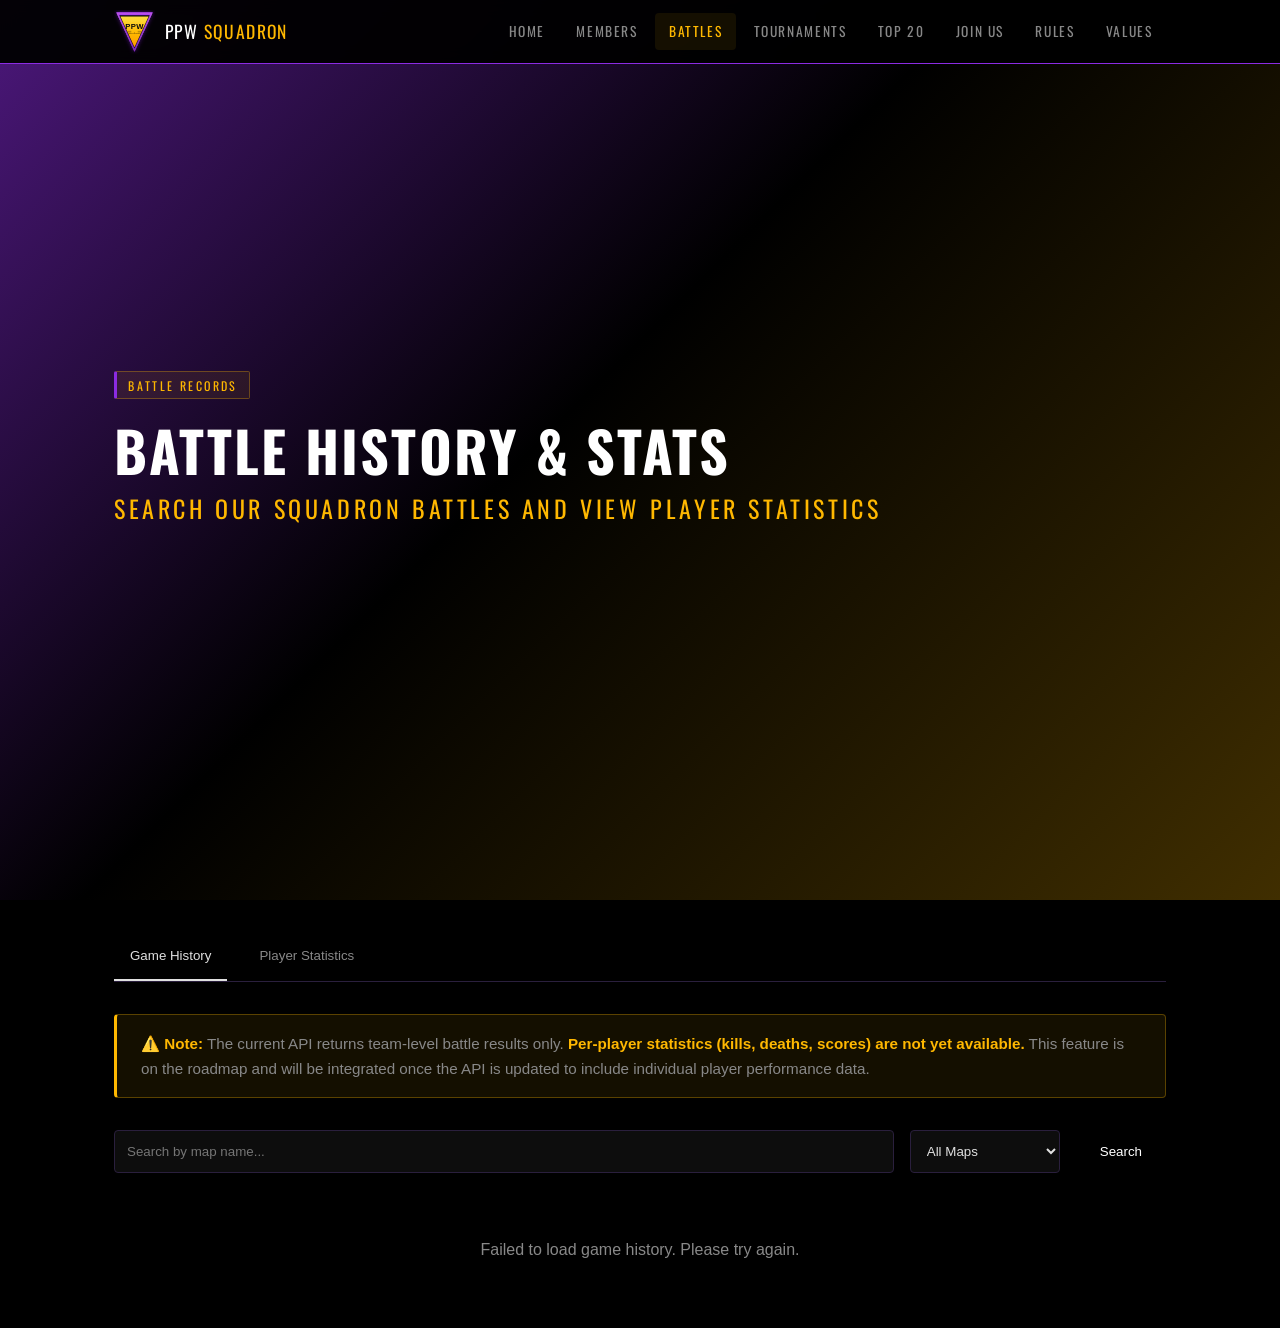
==== commit 7c09252a: "Add leaderboard page and update navigation links across multiple pages" ====
--- a/battles.html
+++ b/battles.html
@@ -12,552 +12,329 @@
   <link href="https://fonts.googleapis.com/css2?family=Oswald:wght@400;500;600;700&display=swap" rel="stylesheet" />
   <link rel="stylesheet" href="style.css" />
   <meta name="ppw-api-base" content="https://ppw-api.ensignenterprises.com" />
-
   <style>
-    /* ── Battles-page overrides ── */
-
-    /* Tab bar */
-    .battles-tabs {
-      display: flex;
-      gap: 0;
+    .tabs {
+      display: flex;
+      gap: 1rem;
       border-bottom: 1px solid var(--color-border);
-      margin-bottom: 2.5rem;
-    }
-
-    .battles-tab-btn {
-      position: relative;
-      padding: 0.85rem 1.6rem;
+      margin-bottom: 2rem;
+    }
+
+    .tab-button {
+      padding: 1rem;
       background: none;
       border: none;
-      border-bottom: 3px solid transparent;
-      color: var(--color-text-muted);
-      font-family: var(--font-heading);
-      font-size: 0.88rem;
-      letter-spacing: 0.14em;
-      text-transform: uppercase;
+      border-bottom: 2px solid transparent;
+      color: var(--color-text-muted);
       cursor: pointer;
-      transition: color var(--transition), border-color var(--transition), background var(--transition);
-      margin-bottom: -1px;
-    }
-
-    .battles-tab-btn:hover {
+      font-weight: 500;
+      transition: all 0.2s;
+    }
+
+    .tab-button:hover {
       color: var(--color-text);
-      background: rgba(255,184,0,0.04);
-    }
-
-    .battles-tab-btn.active {
-      color: var(--color-accent);
-      border-bottom-color: var(--color-accent);
-      background: rgba(255,184,0,0.05);
-    }
-
-    .battles-tab-content { display: none; }
-    .battles-tab-content.active { display: block; }
-
-    /* Dashboard stats strip */
-    .battles-summary {
-      display: grid;
-      grid-template-columns: repeat(5, 1fr);
+    }
+
+    .tab-button.active {
+      color: var(--color-primary);
+      border-bottom-color: var(--color-primary);
+    }
+
+    .tab-content {
+      display: none;
+    }
+
+    .tab-content.active {
+      display: block;
+    }
+
+    .search-bar {
+      display: flex;
       gap: 1rem;
-      margin-bottom: 2.5rem;
-    }
-
-    .battles-stat-card {
-      background: linear-gradient(180deg, rgba(26,26,26,0.95), rgba(13,13,13,0.98));
-      border: 1px solid var(--color-border);
-      border-radius: var(--radius);
-      padding: 1.25rem 1.5rem;
-      display: flex;
-      flex-direction: column;
-      gap: 0.35rem;
-    }
-
-    .battles-stat-card.wins { border-top: 3px solid var(--color-green); }
-    .battles-stat-card.losses { border-top: 3px solid var(--color-red); }
-    .battles-stat-card.draws { border-top: 3px solid var(--color-accent); }
-
-    .battles-stat-label {
-      font-family: var(--font-heading);
-      font-size: 0.72rem;
-      letter-spacing: 0.18em;
-      text-transform: uppercase;
-      color: var(--color-text-muted);
-    }
-
-    .battles-stat-value {
-      font-family: var(--font-heading);
-      font-size: clamp(1.6rem, 3vw, 2.4rem);
-      letter-spacing: 0.06em;
-      color: var(--color-accent);
-      line-height: 1;
-    }
-
-    .battles-stat-card.wins .battles-stat-value { color: var(--color-green); }
-    .battles-stat-card.losses .battles-stat-value { color: var(--color-red); }
-
-    .battles-stat-sub {
-      font-size: 0.8rem;
-      color: var(--color-text-muted);
-    }
-
-    /* Win-rate bar */
-    .winrate-bar-wrap {
-      margin: 0 0 2.5rem;
+      margin-bottom: 2rem;
+      flex-wrap: wrap;
+    }
+
+    .search-input,
+    .filter-select {
+      padding: 0.75rem;
       background: var(--color-surface);
       border: 1px solid var(--color-border);
-      border-radius: var(--radius);
-      padding: 1.1rem 1.5rem;
-      display: flex;
+      color: var(--color-text);
+      border-radius: 4px;
+      font-family: inherit;
+    }
+
+    .search-input {
+      flex: 1;
+      min-width: 200px;
+    }
+
+    .filter-select {
+      min-width: 150px;
+    }
+
+    .search-button {
+      padding: 0.75rem 1.5rem;
+      background: var(--color-primary);
+      color: white;
+      border: none;
+      border-radius: 4px;
+      cursor: pointer;
+      font-weight: 500;
+      transition: background 0.2s;
+    }
+
+    .search-button:hover {
+      background: #ff6b35;
+    }
+
+    .battle-list {
+      display: flex;
+      flex-direction: column;
+      gap: 1rem;
+    }
+
+    .battle-card {
+      background: var(--color-surface);
+      border: 1px solid var(--color-border);
+      border-radius: 8px;
+      padding: 1.5rem;
+      transition: all 0.2s;
+    }
+
+    .battle-card:hover {
+      border-color: var(--color-primary);
+      box-shadow: 0 2px 8px rgba(255, 107, 53, 0.1);
+    }
+
+    .battle-header {
+      display: flex;
+      justify-content: space-between;
       align-items: center;
-      gap: 1.5rem;
-    }
-
-    .winrate-bar-label {
-      font-family: var(--font-heading);
-      font-size: 0.75rem;
-      letter-spacing: 0.15em;
-      text-transform: uppercase;
-      color: var(--color-text-muted);
-      white-space: nowrap;
-      min-width: 80px;
-    }
-
-    .winrate-bar-track {
-      flex: 1;
-      height: 8px;
-      background: var(--color-surface-2);
+      margin-bottom: 1rem;
+    }
+
+    .battle-br {
+      font-size: 1.25rem;
+      font-weight: 600;
+      color: var(--color-primary);
+    }
+
+    .battle-date {
+      color: var(--color-text-muted);
+      font-size: 0.9rem;
+    }
+
+    .battle-status {
+      padding: 0.25rem 0.75rem;
       border-radius: 4px;
-      overflow: hidden;
-      display: flex;
-    }
-
-    .winrate-bar-win {
-      height: 100%;
-      background: var(--color-green);
-      transition: width 0.6s ease;
-    }
-    .winrate-bar-draw {
-      height: 100%;
-      background: var(--color-accent);
-      transition: width 0.6s ease;
-    }
-    .winrate-bar-loss {
-      height: 100%;
-      background: var(--color-red);
-      transition: width 0.6s ease;
-    }
-
-    .winrate-legend {
-      display: flex;
-      gap: 1.25rem;
-      flex-shrink: 0;
-    }
-
-    .winrate-legend-item {
-      display: flex;
+      font-size: 0.85rem;
+      font-weight: 500;
+    }
+
+    .status-completed {
+      background: rgba(76, 175, 80, 0.1);
+      color: #4cb150;
+    }
+
+    .status-cancelled {
+      background: rgba(244, 67, 54, 0.1);
+      color: #f44336;
+    }
+
+    .battle-details {
+      display: grid;
+      grid-template-columns: repeat(auto-fit, minmax(150px, 1fr));
+      gap: 1rem;
+      margin: 1rem 0;
+      padding: 1rem;
+      background: var(--color-bg);
+      border-radius: 4px;
+    }
+
+    .detail-item {
+      display: flex;
+      flex-direction: column;
+    }
+
+    .detail-label {
+      font-size: 0.85rem;
+      color: var(--color-text-muted);
+      margin-bottom: 0.25rem;
+    }
+
+    .detail-value {
+      font-weight: 600;
+      color: var(--color-text);
+    }
+
+    .player-list {
+      margin-top: 1rem;
+      padding-top: 1rem;
+      border-top: 1px solid var(--color-border);
+    }
+
+    .player-list-title {
+      font-size: 0.9rem;
+      color: var(--color-text-muted);
+      margin-bottom: 0.5rem;
+      font-weight: 500;
+    }
+
+    .player-tags {
+      display: flex;
+      flex-wrap: wrap;
+      gap: 0.5rem;
+      margin-bottom: 0.5rem;
+    }
+
+    .player-tag {
+      display: inline-block;
+      padding: 0.25rem 0.5rem;
+      background: var(--color-bg);
+      border-radius: 3px;
+      font-size: 0.8rem;
+    }
+
+    .pagination {
+      display: flex;
+      justify-content: center;
       align-items: center;
-      gap: 0.4rem;
-      font-size: 0.8rem;
-      color: var(--color-text-muted);
-      font-family: var(--font-heading);
-      letter-spacing: 0.08em;
-      text-transform: uppercase;
-    }
-
-    .winrate-legend-dot {
-      width: 8px;
-      height: 8px;
-      border-radius: 2px;
-      flex-shrink: 0;
-    }
-
-    /* Search / filter toolbar */
-    .battles-toolbar {
+      gap: 0.5rem;
+      margin-top: 2rem;
+    }
+
+    .page-button {
+      padding: 0.5rem 1rem;
+      background: var(--color-surface);
+      border: 1px solid var(--color-border);
+      color: var(--color-text);
+      cursor: pointer;
+      border-radius: 4px;
+      transition: all 0.2s;
+    }
+
+    .page-button:hover {
+      background: var(--color-primary);
+      color: white;
+    }
+
+    .page-button.active {
+      background: var(--color-primary);
+      color: white;
+    }
+
+    .page-button:disabled {
+      opacity: 0.5;
+      cursor: not-allowed;
+    }
+
+    .stats-grid {
       display: grid;
-      grid-template-columns: 1fr auto auto auto;
-      gap: 0.85rem;
-      align-items: end;
-      margin-bottom: 1.5rem;
-    }
-
-    .battles-toolbar-field {
-      display: flex;
-      flex-direction: column;
-      gap: 0.4rem;
-    }
-
-    .battles-toolbar-field label {
-      font-family: var(--font-heading);
-      font-size: 0.72rem;
-      letter-spacing: 0.14em;
-      text-transform: uppercase;
-      color: var(--color-text-muted);
-    }
-
-    .battles-control {
-      height: 42px;
-      border-radius: var(--radius);
-      border: 1px solid var(--color-border);
-      background: var(--color-surface-2);
-      color: var(--color-text);
-      font-family: var(--font-body);
-      font-size: 0.92rem;
-      padding: 0 0.9rem;
-      transition: border-color var(--transition), box-shadow var(--transition);
-    }
-
-    .battles-control:focus {
-      outline: none;
-      border-color: var(--color-accent);
-      box-shadow: 0 0 0 3px rgba(255,184,0,0.1);
-    }
-
-    select.battles-control {
-      appearance: none;
-      background-image: linear-gradient(45deg, transparent 50%, var(--color-text-muted) 50%),
-                        linear-gradient(135deg, var(--color-text-muted) 50%, transparent 50%);
-      background-position: calc(100% - 16px) calc(50% - 2px), calc(100% - 10px) calc(50% - 2px);
-      background-size: 6px 6px, 6px 6px;
-      background-repeat: no-repeat;
-      padding-right: 2rem;
-      min-width: 140px;
-      cursor: pointer;
-    }
-
-    /* Battle list */
-    .battles-list {
-      display: flex;
-      flex-direction: column;
-      gap: 0.85rem;
-    }
-
-    /* Battle card (extends .battle-log-item) */
-    .battle-card {
-      background: linear-gradient(180deg, rgba(20,20,20,0.95), rgba(10,10,10,0.98));
-      border: 1px solid var(--color-border);
-      border-left: 4px solid var(--color-purple);
-      border-radius: var(--radius);
-      padding: 1.25rem 1.4rem;
-      transition: border-color var(--transition), box-shadow var(--transition);
-      cursor: default;
-    }
-
-    .battle-card:hover {
-      border-color: var(--color-purple);
-      box-shadow: 0 4px 24px rgba(0,0,0,0.5), 0 0 12px var(--color-purple-glow);
-    }
-
-    .battle-card.win {
-      border-left-color: var(--color-green);
-    }
-    .battle-card.win:hover {
-      border-color: var(--color-green);
-      box-shadow: 0 4px 24px rgba(0,0,0,0.5), 0 0 12px rgba(39,174,96,0.2);
-    }
-
-    .battle-card.loss {
-      border-left-color: var(--color-red);
-    }
-    .battle-card.loss:hover {
-      border-color: var(--color-red);
-      box-shadow: 0 4px 24px rgba(0,0,0,0.5), 0 0 12px rgba(192,57,43,0.2);
-    }
-
-    .battle-card.draw {
-      border-left-color: var(--color-accent);
-    }
-
-    .battle-card-top {
-      display: flex;
-      align-items: flex-start;
-      justify-content: space-between;
-      gap: 1rem;
-      margin-bottom: 0.85rem;
-    }
-
-    .battle-card-map {
-      font-family: var(--font-heading);
-      font-size: 1.05rem;
-      letter-spacing: 0.08em;
-      text-transform: uppercase;
-      color: var(--color-heading);
-    }
-
-    .battle-card-date {
-      font-size: 0.82rem;
-      color: var(--color-text-muted);
-      margin-top: 0.2rem;
-    }
-
-    .battle-result-badge {
-      display: inline-flex;
-      align-items: center;
-      gap: 0.4rem;
-      font-family: var(--font-heading);
-      font-size: 0.78rem;
-      letter-spacing: 0.14em;
-      text-transform: uppercase;
-      padding: 0.3rem 0.8rem;
-      border-radius: 2px;
-      border: 1px solid;
-      flex-shrink: 0;
-    }
-
-    .battle-result-badge.win {
-      color: var(--color-green);
-      border-color: var(--color-green);
-      background: rgba(39,174,96,0.08);
-    }
-
-    .battle-result-badge.loss {
-      color: var(--color-red);
-      border-color: var(--color-red);
-      background: rgba(192,57,43,0.08);
-    }
-
-    .battle-result-badge.draw {
-      color: var(--color-accent);
-      border-color: rgba(255,184,0,0.4);
-      background: rgba(255,184,0,0.06);
-    }
-
-    .battle-card-body {
-      display: grid;
-      grid-template-columns: auto 1fr auto;
-      align-items: center;
-      gap: 1.5rem;
-      background: rgba(0,0,0,0.3);
-      border: 1px solid rgba(255,255,255,0.04);
-      border-radius: 3px;
-      padding: 0.9rem 1.1rem;
-    }
-
-    .battle-team {
-      display: flex;
-      flex-direction: column;
-      gap: 0.15rem;
-    }
-
-    .battle-team-label {
-      font-size: 0.72rem;
-      color: var(--color-text-muted);
-      font-family: var(--font-heading);
-      letter-spacing: 0.12em;
-      text-transform: uppercase;
-    }
-
-    .battle-team-name {
-      font-family: var(--font-heading);
-      font-size: 0.95rem;
-      letter-spacing: 0.06em;
-      color: var(--color-heading);
-    }
-
-    .battle-score {
-      text-align: center;
-    }
-
-    .battle-score-value {
-      font-family: var(--font-heading);
-      font-size: clamp(1.4rem, 3vw, 2rem);
-      letter-spacing: 0.1em;
-      color: var(--color-accent);
-      line-height: 1;
-    }
-
-    .battle-score-label {
-      font-size: 0.72rem;
-      color: var(--color-text-muted);
-      font-family: var(--font-heading);
-      letter-spacing: 0.12em;
-      text-transform: uppercase;
-      margin-top: 0.2rem;
-    }
-
-    .battle-card-note {
-      margin-top: 0.75rem;
-      font-size: 0.88rem;
-      color: var(--color-text-muted);
-    }
-
-    .battle-card-meta {
-      display: flex;
-      gap: 1.5rem;
-      margin-top: 0.65rem;
-      font-size: 0.82rem;
-      color: var(--color-text-muted);
-      font-family: var(--font-heading);
-      letter-spacing: 0.08em;
-      text-transform: uppercase;
-    }
-
-    .battle-card-meta span { white-space: nowrap; }
-
-    /* Empty / loading states */
-    .battles-empty {
-      text-align: center;
-      padding: 3rem 1.5rem;
-      border: 1px dashed rgba(255,184,0,0.2);
-      border-radius: var(--radius);
-      color: var(--color-text-muted);
-      background: rgba(255,184,0,0.02);
-    }
-
-    .battles-empty-icon {
-      font-size: 2.5rem;
-      margin-bottom: 0.75rem;
-      opacity: 0.5;
-    }
-
-    .battles-loading {
-      text-align: center;
-      padding: 3rem;
-      color: var(--color-text-muted);
-    }
-
-    .battles-loading-spinner {
-      display: inline-block;
-      width: 28px;
-      height: 28px;
-      border: 2px solid var(--color-border);
-      border-top-color: var(--color-accent);
-      border-radius: 50%;
-      animation: spin 0.8s linear infinite;
-      margin-bottom: 0.75rem;
-    }
-
-    @keyframes spin { to { transform: rotate(360deg); } }
-
-    /* API notice */
-    .api-notice {
-      background: rgba(255,184,0,0.05);
-      border: 1px solid rgba(255,184,0,0.2);
-      border-left: 3px solid var(--color-accent);
-      border-radius: var(--radius);
-      padding: 0.9rem 1.25rem;
-      margin-bottom: 1.75rem;
-      color: var(--color-text-muted);
-      font-size: 0.9rem;
-      display: flex;
-      align-items: flex-start;
-      gap: 0.65rem;
-    }
-
-    .api-notice strong { color: var(--color-accent); }
-
-    /* ── Player Stats tab ── */
-    .player-stats-summary {
-      display: grid;
-      grid-template-columns: repeat(3, 1fr);
+      grid-template-columns: repeat(auto-fit, minmax(200px, 1fr));
       gap: 1rem;
       margin-bottom: 2rem;
     }
 
-    .player-stats-table-wrap {
+    .stat-card {
+      background: var(--color-surface);
       border: 1px solid var(--color-border);
-      border-radius: var(--radius);
-      overflow: hidden;
-    }
-
-    .player-stats-table {
-      width: 100%;
-      border-collapse: collapse;
-    }
-
-    .player-stats-table th {
-      background: var(--color-surface-2);
-      color: var(--color-text-muted);
-      font-family: var(--font-heading);
-      font-size: 0.75rem;
-      letter-spacing: 0.14em;
-      text-transform: uppercase;
-      padding: 0.9rem 1.25rem;
-      text-align: left;
+      border-radius: 8px;
+      padding: 1.5rem;
+      text-align: center;
+    }
+
+    .stat-number {
+      font-size: 2rem;
+      font-weight: 700;
+      color: var(--color-primary);
+      margin-bottom: 0.5rem;
+    }
+
+    .stat-label {
+      color: var(--color-text-muted);
+      font-size: 0.9rem;
+    }
+
+    .player-stat-row {
+      display: flex;
+      justify-content: space-between;
+      align-items: center;
+      padding: 1rem;
       border-bottom: 1px solid var(--color-border);
-      white-space: nowrap;
-    }
-
-    .player-stats-table td {
-      padding: 0.85rem 1.25rem;
-      border-bottom: 1px solid var(--color-border);
+      transition: background 0.2s;
+    }
+
+    .player-stat-row:hover {
+      background: var(--color-bg);
+    }
+
+    .player-stat-row:last-child {
+      border-bottom: none;
+    }
+
+    .player-name {
+      font-weight: 500;
+      color: var(--color-text);
+    }
+
+    .player-rank {
+      color: var(--color-primary);
+      font-weight: 600;
+      min-width: 30px;
+      text-align: center;
+    }
+
+    .player-stats-columns {
+      display: flex;
+      gap: 2rem;
+      justify-content: flex-end;
+      flex: 1;
+    }
+
+    .stat-column {
+      text-align: center;
+      min-width: 100px;
+    }
+
+    .stat-column-label {
+      font-size: 0.85rem;
+      color: var(--color-text-muted);
+      margin-bottom: 0.25rem;
+    }
+
+    .stat-column-value {
+      font-size: 1.1rem;
+      font-weight: 600;
+    }
+
+    .empty-state {
+      text-align: center;
+      padding: 2rem;
+      color: var(--color-text-muted);
+    }
+
+    .loading {
+      text-align: center;
+      padding: 2rem;
+      color: var(--color-text-muted);
+    }
+
+    .api-notice {
+      background: rgba(255, 184, 0, 0.08);
+      border: 1px solid rgba(255, 184, 0, 0.3);
+      border-left: 3px solid var(--color-accent);
+      border-radius: 4px;
+      padding: 1rem 1.5rem;
+      margin-bottom: 2rem;
+      color: var(--color-text-muted);
       font-size: 0.95rem;
-      vertical-align: middle;
-      color: var(--color-text);
-    }
-
-    .player-stats-table tr:last-child td { border-bottom: none; }
-
-    .player-stats-table tr:hover td { background: rgba(139,43,226,0.05); }
-
-    .player-rank-num {
-      font-family: var(--font-heading);
-      color: var(--color-text-muted);
-      font-size: 0.85rem;
-      letter-spacing: 0.08em;
-    }
-
-    .player-stat-name {
+    }
+
+    .api-notice strong {
+      color: var(--color-accent);
       font-weight: 600;
-      color: var(--color-heading);
-    }
-
-    .player-stat-bar-cell { min-width: 120px; }
-
-    .player-stat-bar-track {
-      height: 4px;
-      background: var(--color-surface-2);
-      border-radius: 2px;
-      overflow: hidden;
-      margin-top: 0.3rem;
-    }
-
-    .player-stat-bar-fill {
-      height: 100%;
-      background: var(--color-purple);
-      border-radius: 2px;
-    }
-
-    .player-stat-pct {
-      font-family: var(--font-heading);
-      font-size: 0.88rem;
-      color: var(--color-accent);
-    }
-
-    /* ── Responsive ── */
-    @media (max-width: 900px) {
-      .battles-summary {
-        grid-template-columns: repeat(3, 1fr);
-      }
-      .battles-toolbar {
-        grid-template-columns: 1fr 1fr;
-      }
-      .player-stats-summary {
-        grid-template-columns: repeat(2, 1fr);
-      }
-    }
-
-    @media (max-width: 640px) {
-      .battles-summary {
-        grid-template-columns: repeat(2, 1fr);
-      }
-      .battles-toolbar {
-        grid-template-columns: 1fr;
-      }
-      .battle-card-body {
-        grid-template-columns: 1fr;
-        gap: 0.75rem;
-        text-align: center;
-      }
-      .battle-card-meta {
-        flex-wrap: wrap;
-        gap: 0.75rem;
-      }
-      .winrate-bar-wrap {
-        flex-wrap: wrap;
-      }
-      .player-stats-summary {
-        grid-template-columns: 1fr;
-      }
     }
   </style>
 </head>
@@ -575,6 +352,7 @@
         <li><a href="members.html">Members</a></li>
         <li><a href="battles.html" class="active">Battles</a></li>
         <li><a href="tournaments.html">Tournaments</a></li>
+        <li><a href="leaderboard.html">Top 20</a></li>
         <li><a href="recruitment.html">Join Us</a></li>
         <li><a href="rules.html">Rules</a></li>
         <li><a href="values.html">Values</a></li>
@@ -585,497 +363,308 @@
     </div>
   </nav>
 
-  <!-- ===== PAGE HERO ===== -->
-  <div class="page-hero">
+  <!-- ===== HERO ===== -->
+  <header class="hero" style="padding: 3rem 0;">
     <div class="container">
-      <p class="breadcrumb">
-        <a href="index.html">Home</a>
-        <span>/</span>
-        Battles
-      </p>
-      <div class="section-label">Combat Record</div>
-      <h1>Battle History &amp; Stats</h1>
-      <p class="text-muted mt-2" style="max-width: 540px;">
-        Squadron battle records imported automatically from War Thunder replays via the Discord bot.
-        Search history, track results, and see who's showing up to fight.
-      </p>
+      <div class="section-label">Battle Records</div>
+      <h1 class="hero-title" style="margin: 0.5rem 0;">Battle History &amp; Stats</h1>
+      <p class="hero-subtitle" style="margin-top: 0.5rem;">Search our squadron battles and view player statistics</p>
     </div>
-  </div>
+  </header>
 
   <!-- ===== MAIN CONTENT ===== -->
-  <section>
+  <section style="padding: 2rem 0;">
     <div class="container">
-
-      <!-- Dashboard summary strip -->
-      <div class="battles-summary" id="battles-summary">
-        <div class="battles-stat-card">
-          <div class="battles-stat-label">Total Battles</div>
-          <div class="battles-stat-value" id="stat-total">—</div>
-          <div class="battles-stat-sub">Recorded replays</div>
+      <div class="tabs">
+        <button class="tab-button active" data-tab="games">Game History</button>
+        <button class="tab-button" data-tab="stats">Player Statistics</button>
+      </div>
+
+      <!-- ===== GAMES TAB ===== -->
+      <div id="games" class="tab-content active">
+        <div class="api-notice">
+          <strong>⚠️ Note:</strong> The current API returns team-level battle results only. <strong>Per-player statistics (kills, deaths, scores) are not yet available.</strong> This feature is on the roadmap and will be integrated once the API is updated to include individual player performance data.
         </div>
-        <div class="battles-stat-card wins">
-          <div class="battles-stat-label">Victories</div>
-          <div class="battles-stat-value" id="stat-wins">—</div>
-          <div class="battles-stat-sub">Battles won</div>
+        <div class="search-bar">
+          <input type="text" id="search-input" class="search-input" placeholder="Search by map name..." />
+          <select id="map-filter" class="filter-select">
+            <option value="">All Maps</option>
+          </select>
+          <button class="search-button" id="search-button">Search</button>
         </div>
-        <div class="battles-stat-card losses">
-          <div class="battles-stat-label">Defeats</div>
-          <div class="battles-stat-value" id="stat-losses">—</div>
-          <div class="battles-stat-sub">Battles lost</div>
+
+        <div id="games-list" class="battle-list">
+          <div class="loading">Loading game history...</div>
         </div>
-        <div class="battles-stat-card draws">
-          <div class="battles-stat-label">Draws</div>
-          <div class="battles-stat-value" id="stat-draws">—</div>
-          <div class="battles-stat-sub">Tied matches</div>
-        </div>
-        <div class="battles-stat-card">
-          <div class="battles-stat-label">Win Rate</div>
-          <div class="battles-stat-value" id="stat-winrate">—</div>
-          <div class="battles-stat-sub">Of recorded battles</div>
-        </div>
+
+        <div id="games-pagination" class="pagination" style="display: none;"></div>
       </div>
 
-      <!-- Win/Loss bar -->
-      <div class="winrate-bar-wrap" id="winrate-bar-wrap" style="display:none;">
-        <div class="winrate-bar-label">Record</div>
-        <div class="winrate-bar-track">
-          <div class="winrate-bar-win" id="bar-win" style="width:0%"></div>
-          <div class="winrate-bar-draw" id="bar-draw" style="width:0%"></div>
-          <div class="winrate-bar-loss" id="bar-loss" style="width:0%"></div>
-        </div>
-        <div class="winrate-legend">
-          <div class="winrate-legend-item">
-            <div class="winrate-legend-dot" style="background:var(--color-green)"></div>
-            <span id="legend-wins">W</span>
+      <!-- ===== STATS TAB ===== -->
+      <div id="stats" class="tab-content">
+        <div id="stats-summary" class="stats-grid">
+          <div class="stat-card">
+            <div class="stat-number">—</div>
+            <div class="stat-label">Total Battles</div>
           </div>
-          <div class="winrate-legend-item">
-            <div class="winrate-legend-dot" style="background:var(--color-accent)"></div>
-            <span id="legend-draws">D</span>
-          </div>
-          <div class="winrate-legend-item">
-            <div class="winrate-legend-dot" style="background:var(--color-red)"></div>
-            <span id="legend-losses">L</span>
+          <div class="stat-card">
+            <div class="stat-number">—</div>
+            <div class="stat-label">Unique Players</div>
           </div>
         </div>
-      </div>
-
-      <!-- Tabs -->
-      <div class="battles-tabs">
-        <button class="battles-tab-btn active" data-tab="games">Game History</button>
-        <button class="battles-tab-btn" data-tab="player-stats">Player Statistics</button>
-      </div>
-
-      <!-- ===== GAME HISTORY TAB ===== -->
-      <div id="tab-games" class="battles-tab-content active">
-
-        <div class="api-notice">
-          <svg width="16" height="16" viewBox="0 0 24 24" fill="none" stroke="currentColor" stroke-width="2" stroke-linecap="round" stroke-linejoin="round" style="flex-shrink:0;margin-top:1px;color:var(--color-accent)"><circle cx="12" cy="12" r="10"/><line x1="12" y1="8" x2="12" y2="12"/><line x1="12" y1="16" x2="12.01" y2="16"/></svg>
-          <span>
-            <strong>Note:</strong> Per-player statistics (kills, deaths, scores) are not yet available — the current API returns team-level results only. Individual performance data is on the roadmap.
-          </span>
+
+        <h3>Top Players by Participation</h3>
+        <div id="stats-list">
+          <div class="loading">Loading player statistics...</div>
         </div>
-
-        <div class="battles-toolbar">
-          <div class="battles-toolbar-field">
-            <label for="search-input">Search battles</label>
-            <input type="search" id="search-input" class="battles-control" placeholder="Map name or opponent…" autocomplete="off" />
-          </div>
-          <div class="battles-toolbar-field">
-            <label for="result-filter">Result</label>
-            <select id="result-filter" class="battles-control">
-              <option value="">All results</option>
-              <option value="win">Victory</option>
-              <option value="loss">Defeat</option>
-              <option value="draw">Draw</option>
-            </select>
-          </div>
-          <div class="battles-toolbar-field">
-            <label for="map-filter">Map</label>
-            <select id="map-filter" class="battles-control">
-              <option value="">All maps</option>
-            </select>
-          </div>
-          <div class="battles-toolbar-field" style="justify-content:flex-end;">
-            <label>&nbsp;</label>
-            <button class="btn btn-outline btn-sm battles-control" id="clear-filters" style="height:42px;">Clear</button>
-          </div>
-        </div>
-
-        <div id="result-count" style="font-size:0.82rem;color:var(--color-text-muted);font-family:var(--font-heading);letter-spacing:0.1em;text-transform:uppercase;margin-bottom:1rem;"></div>
-
-        <div id="games-list" class="battles-list">
-          <div class="battles-loading">
-            <div class="battles-loading-spinner"></div>
-            <div>Loading battle history…</div>
-          </div>
-        </div>
-
-      </div>
-
-      <!-- ===== PLAYER STATS TAB ===== -->
-      <div id="tab-player-stats" class="battles-tab-content">
-
-        <div class="player-stats-summary">
-          <div class="battles-stat-card">
-            <div class="battles-stat-label">Total Battles</div>
-            <div class="battles-stat-value" id="pstat-total">—</div>
-            <div class="battles-stat-sub">Recorded matches</div>
-          </div>
-          <div class="battles-stat-card">
-            <div class="battles-stat-label">Unique Players</div>
-            <div class="battles-stat-value" id="pstat-players">—</div>
-            <div class="battles-stat-sub">Members who've played</div>
-          </div>
-          <div class="battles-stat-card">
-            <div class="battles-stat-label">Top Attendee</div>
-            <div class="battles-stat-value" id="pstat-top" style="font-size:1.1rem;margin-top:auto;">—</div>
-            <div class="battles-stat-sub" id="pstat-top-count"></div>
-          </div>
-        </div>
-
-        <div class="player-stats-table-wrap">
-          <table class="player-stats-table">
-            <thead>
-              <tr>
-                <th>#</th>
-                <th>Player</th>
-                <th>Participated</th>
-                <th>Maybe</th>
-                <th>Declined</th>
-                <th>Rate</th>
-              </tr>
-            </thead>
-            <tbody id="stats-list">
-              <tr>
-                <td colspan="6">
-                  <div class="battles-loading">
-                    <div class="battles-loading-spinner"></div>
-                    <div>Loading player statistics…</div>
-                  </div>
-                </td>
-              </tr>
-            </tbody>
-          </table>
-        </div>
-
       </div>
     </div>
   </section>
 
-  <!-- ===== FOOTER ===== -->
-  <footer class="site-footer">
-    <div class="container">
-      <div class="footer-grid">
-        <div>
-          <div class="footer-brand-name">Premium Players Worldwide</div>
-          <p class="footer-brand-desc">
-            A War Thunder squadron and familia since 2020 — built on teamwork,
-            competitive SQBs, TSS events, and a friendly community.
-          </p>
-        </div>
-        <div class="footer-col">
-          <h4>Navigation</h4>
-          <ul>
-            <li><a href="index.html">Home</a></li>
-            <li><a href="members.html">Members</a></li>
-            <li><a href="recruitment.html">Join Us</a></li>
-            <li><a href="rules.html">Rules</a></li>
-          </ul>
-        </div>
-        <div class="footer-col">
-          <h4>Quick Info</h4>
-          <ul>
-            <li><a href="recruitment.html#requirements">Requirements</a></li>
-            <li><a href="rules.html#conduct">Code of Conduct</a></li>
-            <li><a href="members.html#officers">Officers</a></li>
-          </ul>
-        </div>
-        <div class="footer-col">
-          <h4>Community</h4>
-          <ul>
-            <li><a href="https://discord.gg/fk37SddZJg" target="_blank" rel="noopener noreferrer">Discord Server</a></li>
-            <li><a href="https://warthunder.com/en/community/claninfo/Premium%20Players%20Worldwide" target="_blank" rel="noopener noreferrer">War Thunder Clan Page</a></li>
-          </ul>
-        </div>
-      </div>
-      <div class="footer-bottom">
-        <span>&copy; 2025 Premium Players Worldwide. All rights reserved.</span>
-        <span>War Thunder is a trademark of Gaijin Entertainment.</span>
-      </div>
-    </div>
-  </footer>
-
-  <!-- Hamburger -->
   <script>
-    var btn = document.getElementById('nav-toggle');
-    var menu = document.getElementById('nav-links');
-    btn.addEventListener('click', function () {
-      var open = menu.classList.toggle('open');
-      btn.classList.toggle('open', open);
-      btn.setAttribute('aria-expanded', String(open));
-    });
-  </script>
-
-  <!-- Tabs -->
-  <script>
-    document.querySelectorAll('.battles-tab-btn').forEach(function (btn) {
-      btn.addEventListener('click', function () {
-        var tab = btn.dataset.tab;
-        document.querySelectorAll('.battles-tab-btn').forEach(function (b) { b.classList.remove('active'); });
-        document.querySelectorAll('.battles-tab-content').forEach(function (c) { c.classList.remove('active'); });
-        btn.classList.add('active');
-        document.getElementById('tab-' + tab).classList.add('active');
-        if (tab === 'player-stats' && !playerStatsLoaded) {
-          loadPlayerStats();
+    const apiBase = document.querySelector('meta[name="ppw-api-base"]')?.getAttribute('content') || 'http://localhost:8787';
+
+    let currentPage = 1;
+    let totalPages = 1;
+    let allMaps = [];
+
+    function escapeText(text) {
+      const div = document.createElement('div');
+      div.textContent = String(text || '');
+      return div.innerHTML;
+    }
+
+    function formatDate(dateStr) {
+      if (!dateStr) return 'Unknown';
+      try {
+        const date = new Date(dateStr);
+        return date.toLocaleDateString('en-US', {
+          month: 'short',
+          day: 'numeric',
+          year: 'numeric',
+          hour: '2-digit',
+          minute: '2-digit'
+        });
+      } catch (e) {
+        return 'Unknown';
+      }
+    }
+
+    // Tabs
+    document.querySelectorAll('.tab-button').forEach(button => {
+      button.addEventListener('click', (e) => {
+        const tabName = e.target.dataset.tab;
+        document.querySelectorAll('.tab-button').forEach(b => b.classList.remove('active'));
+        document.querySelectorAll('.tab-content').forEach(c => c.classList.remove('active'));
+        e.target.classList.add('active');
+        document.getElementById(tabName).classList.add('active');
+
+        if (tabName === 'stats') {
+          loadStats();
+        } else {
+          loadGames();
         }
       });
     });
+
+    function renderGames(data) {
+      const container = document.getElementById('games-list');
+      const games = data.recentReplays || [];
+
+      if (games.length === 0) {
+        container.innerHTML = '<div class="empty-state">No games found. The squad hasn\'t recorded any replays yet.</div>';
+        document.getElementById('games-pagination').style.display = 'none';
+        return;
+      }
+
+      const html = games.map(game => {
+        const resultClass = game.winnerSide === 'left' ? 'win' : game.winnerSide === 'right' ? 'loss' : 'tie';
+        const resultText = game.winnerSide === 'left' ? '✓ Victory' : game.winnerSide === 'right' ? '✗ Defeat' : '= Draw';
+        const battleDate = formatDate(game.battleDate || game.importedAt);
+
+        return `
+          <div class="battle-card battle-log-${resultClass}">
+            <div class="battle-header">
+              <div>
+                <div class="battle-br">${escapeText(game.mapName)}</div>
+                <div class="battle-date">${battleDate}</div>
+              </div>
+              <div style="font-weight: 600; font-size: 1.1rem;">${resultText}</div>
+            </div>
+
+            <div class="battle-details">
+              <div class="detail-item">
+                <span class="detail-label">Opponent</span>
+                <span class="detail-value">${escapeText(game.rightLabel || 'Unknown')}</span>
+              </div>
+              <div class="detail-item">
+                <span class="detail-label">Our Team</span>
+                <span class="detail-value">${escapeText(game.leftLabel || 'PPW Squadron')}</span>
+              </div>
+              <div class="detail-item">
+                <span class="detail-label">Score</span>
+                <span class="detail-value">${escapeText(game.leftScore || 0)} - ${escapeText(game.rightScore || 0)}</span>
+              </div>
+              <div class="detail-item">
+                <span class="detail-label">Players</span>
+                <span class="detail-value">${escapeText(game.playerCount || 0)} Total</span>
+              </div>
+            </div>
+
+            ${game.resultText ? `<p style="margin-top: 1rem; color: var(--color-text-muted); font-size: 0.9rem;"><strong>Summary:</strong> ${escapeText(game.resultText)}</p>` : ''}
+          </div>
+        `;
+      }).join('');
+
+      container.innerHTML = html;
+    }
+
+    async function loadGames() {
+      const search = document.getElementById('search-input')?.value || '';
+      const mapFilter = document.getElementById('map-filter')?.value || '';
+
+      const container = document.getElementById('games-list');
+      container.innerHTML = '<div class="loading">Loading game history...</div>';
+
+      try {
+        const response = await fetch(`${apiBase}/api/squadron-battle-log?limit=50`, { cache: 'no-store' });
+        if (!response.ok) throw new Error(`HTTP ${response.status}`);
+
+        const data = await response.json();
+        let games = data.recentReplays || [];
+
+        // Populate map filter options
+        if (allMaps.length === 0 && data.topMaps) {
+          allMaps = data.topMaps.map(m => m.mapName);
+          const mapSelect = document.getElementById('map-filter');
+          allMaps.forEach(map => {
+            const option = document.createElement('option');
+            option.value = map;
+            option.textContent = map;
+            mapSelect.appendChild(option);
+          });
+        }
+
+        // Filter by search
+        if (search) {
+          games = games.filter(g =>
+            (g.mapName && g.mapName.toLowerCase().includes(search.toLowerCase())) ||
+            (g.resultText && g.resultText.toLowerCase().includes(search.toLowerCase()))
+          );
+        }
+
+        // Filter by map
+        if (mapFilter) {
+          games = games.filter(g => g.mapName === mapFilter);
+        }
+
+        renderGames({ recentReplays: games });
+      } catch (error) {
+        console.error('Failed to load games:', error);
+        container.innerHTML = '<div class="empty-state">Failed to load game history. Please try again.</div>';
+      }
+    }
+
+    function renderStats(data) {
+      // Update summary stats
+      const summaryCards = document.querySelectorAll('#stats-summary .stat-card');
+      if (summaryCards[0]) {
+        summaryCards[0].querySelector('.stat-number').textContent = data.totalBattles || 0;
+      }
+      if (summaryCards[1]) {
+        summaryCards[1].querySelector('.stat-number').textContent = data.uniquePlayers || 0;
+      }
+
+      // Render player stats
+      const players = data.topPlayers || [];
+      const container = document.getElementById('stats-list');
+
+      if (players.length === 0) {
+        container.innerHTML = '<div class="empty-state">No player statistics available yet.</div>';
+        return;
+      }
+
+      const html = players.map((player, idx) => `
+        <div class="player-stat-row">
+          <div class="player-rank">#${idx + 1}</div>
+          <div class="player-name">${escapeText(player.displayName)}</div>
+          <div class="player-stats-columns">
+            <div class="stat-column">
+              <div class="stat-column-label">Participated</div>
+              <div class="stat-column-value">${player.participated}</div>
+            </div>
+            <div class="stat-column">
+              <div class="stat-column-label">Maybe</div>
+              <div class="stat-column-value">${player.maybe}</div>
+            </div>
+            <div class="stat-column">
+              <div class="stat-column-label">Declined</div>
+              <div class="stat-column-value">${player.declined}</div>
+            </div>
+            <div class="stat-column">
+              <div class="stat-column-label">Participation Rate</div>
+              <div class="stat-column-value">${player.participationRate}%</div>
+            </div>
+          </div>
+        </div>
+      `).join('');
+
+      container.innerHTML = html;
+    }
+
+    async function loadStats() {
+      const container = document.getElementById('stats-list');
+      container.innerHTML = '<div class="loading">Loading player statistics...</div>';
+
+      try {
+        const response = await fetch(`${apiBase}/api/battle-stats`, { cache: 'no-store' });
+        if (!response.ok) throw new Error(`HTTP ${response.status}`);
+
+        const data = await response.json();
+        renderStats(data);
+      } catch (error) {
+        console.error('Failed to load stats:', error);
+        container.innerHTML = '<div class="empty-state">Failed to load player statistics. Please try again.</div>';
+      }
+    }
+
+    function goToPage(page) {
+      currentPage = page;
+      loadBattles(page);
+      window.scrollTo({ top: 0, behavior: 'smooth' });
+    }
+
+    // Event listeners
+    document.getElementById('search-button')?.addEventListener('click', () => {
+      loadGames();
+    });
+
+    document.getElementById('search-input')?.addEventListener('keypress', (e) => {
+      if (e.key === 'Enter') {
+        loadGames();
+      }
+    });
+
+    document.getElementById('map-filter')?.addEventListener('change', () => {
+      loadGames();
+    });
+
+    // Initial load
+    window.addEventListener('load', () => {
+      loadGames();
+    });
   </script>
 
-  <!-- Data -->
+  <!-- Hamburger menu toggle -->
   <script>
-    var apiBase = (document.querySelector('meta[name="ppw-api-base"]') || {}).content || 'http://localhost:8787';
-    var allGames = [];
-    var playerStatsLoaded = false;
-
-    function escapeText(text) {
-      return String(text == null ? '' : text)
-        .replace(/&/g, '&amp;')
-        .replace(/</g, '&lt;')
-        .replace(/>/g, '&gt;')
-        .replace(/"/g, '&quot;');
-    }
-
-    function formatDate(dateStr) {
-      if (!dateStr) return 'Unknown date';
-      try {
-        var d = new Date(dateStr);
-        return d.toLocaleDateString('en-US', { month: 'short', day: 'numeric', year: 'numeric' });
-      } catch (e) { return 'Unknown date'; }
-    }
-
-    function getResultInfo(game) {
-      var ws = game.winnerSide;
-      if (ws === 'left')  return { cls: 'win',  label: 'Victory', icon: '✓' };
-      if (ws === 'right') return { cls: 'loss', label: 'Defeat',  icon: '✗' };
-      if (ws === 'tie')   return { cls: 'draw', label: 'Draw',    icon: '=' };
-      return { cls: '', label: 'Unknown', icon: '?' };
-    }
-
-    function renderGames(games) {
-      var container = document.getElementById('games-list');
-      var countEl = document.getElementById('result-count');
-
-      if (!games || games.length === 0) {
-        countEl.textContent = '';
-        container.innerHTML = [
-          '<div class="battles-empty">',
-            '<div class="battles-empty-icon">🏳️</div>',
-            '<div>No battles match your search. Try clearing your filters.</div>',
-          '</div>'
-        ].join('');
-        return;
-      }
-
-      countEl.textContent = games.length + ' battle' + (games.length === 1 ? '' : 's') + ' found';
-
-      var html = games.map(function (game) {
-        var res = getResultInfo(game);
-        var battleDate = formatDate(game.battleDate || game.importedAt);
-        var opponent = game.rightLabel || 'Unknown opponent';
-        var ourTeam = game.leftLabel || 'PPW Squadron';
-        var leftScore = game.leftScore != null ? game.leftScore : '—';
-        var rightScore = game.rightScore != null ? game.rightScore : '—';
-        var playerCount = game.playerCount != null ? game.playerCount : '—';
-
-        return [
-          '<article class="battle-card ' + res.cls + '">',
-            '<div class="battle-card-top">',
-              '<div>',
-                '<div class="battle-card-map">' + escapeText(game.mapName || 'Unknown map') + '</div>',
-                '<div class="battle-card-date">' + escapeText(battleDate) + '</div>',
-              '</div>',
-              '<div class="battle-result-badge ' + res.cls + '">',
-                res.icon + ' ' + res.label,
-              '</div>',
-            '</div>',
-            '<div class="battle-card-body">',
-              '<div class="battle-team">',
-                '<div class="battle-team-label">Our Squad</div>',
-                '<div class="battle-team-name">' + escapeText(ourTeam) + '</div>',
-              '</div>',
-              '<div class="battle-score">',
-                '<div class="battle-score-value">' + escapeText(leftScore) + ' — ' + escapeText(rightScore) + '</div>',
-                '<div class="battle-score-label">Score</div>',
-              '</div>',
-              '<div class="battle-team" style="text-align:right;">',
-                '<div class="battle-team-label">Opponent</div>',
-                '<div class="battle-team-name">' + escapeText(opponent) + '</div>',
-              '</div>',
-            '</div>',
-            '<div class="battle-card-meta">',
-              '<span>' + escapeText(playerCount) + ' players</span>',
-            '</div>',
-            (game.resultText ? '<div class="battle-card-note">' + escapeText(game.resultText) + '</div>' : ''),
-          '</article>'
-        ].join('');
-      }).join('');
-
-      container.innerHTML = html;
-    }
-
-    function applyFilters() {
-      var search = (document.getElementById('search-input').value || '').toLowerCase().trim();
-      var resultFilter = document.getElementById('result-filter').value;
-      var mapFilter = document.getElementById('map-filter').value;
-
-      var filtered = allGames.filter(function (g) {
-        var res = getResultInfo(g);
-        var matchSearch = !search ||
-          (g.mapName && g.mapName.toLowerCase().indexOf(search) !== -1) ||
-          (g.rightLabel && g.rightLabel.toLowerCase().indexOf(search) !== -1) ||
-          (g.leftLabel && g.leftLabel.toLowerCase().indexOf(search) !== -1) ||
-          (g.resultText && g.resultText.toLowerCase().indexOf(search) !== -1);
-        var matchResult = !resultFilter || res.cls === resultFilter;
-        var matchMap = !mapFilter || g.mapName === mapFilter;
-        return matchSearch && matchResult && matchMap;
+    const toggle = document.getElementById('nav-toggle');
+    const navLinks = document.getElementById('nav-links');
+    if (toggle) {
+      toggle.addEventListener('click', () => {
+        navLinks.style.display = navLinks.style.display === 'flex' ? 'none' : 'flex';
+        toggle.setAttribute('aria-expanded', toggle.getAttribute('aria-expanded') === 'true' ? 'false' : 'true');
       });
-
-      renderGames(filtered);
-    }
-
-    function updateSummaryStats(games) {
-      var wins = 0, losses = 0, draws = 0;
-      games.forEach(function (g) {
-        var r = getResultInfo(g);
-        if (r.cls === 'win') wins++;
-        else if (r.cls === 'loss') losses++;
-        else if (r.cls === 'draw') draws++;
-      });
-      var total = games.length;
-      var winrate = total > 0 ? Math.round((wins / total) * 100) : 0;
-
-      document.getElementById('stat-total').textContent = total || '—';
-      document.getElementById('stat-wins').textContent = total ? wins : '—';
-      document.getElementById('stat-losses').textContent = total ? losses : '—';
-      document.getElementById('stat-draws').textContent = total ? draws : '—';
-      document.getElementById('stat-winrate').textContent = total ? (winrate + '%') : '—';
-
-      if (total > 0) {
-        var wPct = (wins / total * 100).toFixed(1);
-        var dPct = (draws / total * 100).toFixed(1);
-        var lPct = (losses / total * 100).toFixed(1);
-        document.getElementById('bar-win').style.width = wPct + '%';
-        document.getElementById('bar-draw').style.width = dPct + '%';
-        document.getElementById('bar-loss').style.width = lPct + '%';
-        document.getElementById('legend-wins').textContent = wins + 'W';
-        document.getElementById('legend-draws').textContent = draws + 'D';
-        document.getElementById('legend-losses').textContent = losses + 'L';
-        document.getElementById('winrate-bar-wrap').style.display = 'flex';
-      }
-    }
-
-    async function loadGames() {
-      var container = document.getElementById('games-list');
-      container.innerHTML = '<div class="battles-loading"><div class="battles-loading-spinner"></div><div>Loading battle history…</div></div>';
-
-      try {
-        var response = await fetch(apiBase + '/api/squadron-battle-log?limit=50', { cache: 'no-store' });
-        if (!response.ok) throw new Error('HTTP ' + response.status);
-        var data = await response.json();
-        allGames = data.recentReplays || [];
-
-        updateSummaryStats(allGames);
-
-        // Populate map filter
-        var maps = [];
-        allGames.forEach(function (g) {
-          if (g.mapName && maps.indexOf(g.mapName) === -1) maps.push(g.mapName);
-        });
-        maps.sort();
-        var mapSelect = document.getElementById('map-filter');
-        maps.forEach(function (m) {
-          var opt = document.createElement('option');
-          opt.value = m;
-          opt.textContent = m;
-          mapSelect.appendChild(opt);
-        });
-
-        applyFilters();
-      } catch (err) {
-        console.error('[Battles] Failed to load games:', err);
-        container.innerHTML = [
-          '<div class="battles-empty">',
-            '<div class="battles-empty-icon">⚠️</div>',
-            '<div>Could not load battle history. The API may be offline.</div>',
-          '</div>'
-        ].join('');
-      }
-    }
-
-    async function loadPlayerStats() {
-      playerStatsLoaded = true;
-      var tbody = document.getElementById('stats-list');
-      tbody.innerHTML = '<tr><td colspan="6"><div class="battles-loading"><div class="battles-loading-spinner"></div><div>Loading player statistics…</div></div></td></tr>';
-
-      try {
-        var response = await fetch(apiBase + '/api/battle-stats', { cache: 'no-store' });
-        if (!response.ok) throw new Error('HTTP ' + response.status);
-        var data = await response.json();
-
-        document.getElementById('pstat-total').textContent = data.totalBattles || '—';
-        document.getElementById('pstat-players').textContent = data.uniquePlayers || '—';
-
-        var players = data.topPlayers || [];
-        if (players.length > 0) {
-          document.getElementById('pstat-top').textContent = players[0].displayName || '—';
-          document.getElementById('pstat-top-count').textContent = (players[0].participated || 0) + ' battles';
-        }
-
-        var maxParticipated = players.reduce(function (m, p) { return Math.max(m, p.participated || 0); }, 1);
-
-        if (players.length === 0) {
-          tbody.innerHTML = '<tr><td colspan="6"><div class="battles-empty"><div class="battles-empty-icon">📊</div><div>No player statistics available yet.</div></div></td></tr>';
-          return;
-        }
-
-        var rows = players.map(function (p, i) {
-          var pct = Math.round((p.participationRate || 0));
-          var barWidth = Math.round(((p.participated || 0) / maxParticipated) * 100);
-          return [
-            '<tr>',
-              '<td><span class="player-rank-num">#' + (i + 1) + '</span></td>',
-              '<td><span class="player-stat-name">' + escapeText(p.displayName) + '</span></td>',
-              '<td class="player-stat-bar-cell">',
-                escapeText(p.participated || 0),
-                '<div class="player-stat-bar-track"><div class="player-stat-bar-fill" style="width:' + barWidth + '%"></div></div>',
-              '</td>',
-              '<td>' + escapeText(p.maybe || 0) + '</td>',
-              '<td>' + escapeText(p.declined || 0) + '</td>',
-              '<td><span class="player-stat-pct">' + pct + '%</span></td>',
-            '</tr>'
-          ].join('');
-        }).join('');
-
-        tbody.innerHTML = rows;
-      } catch (err) {
-        console.error('[Stats] Failed to load player stats:', err);
-        tbody.innerHTML = '<tr><td colspan="6"><div class="battles-empty"><div class="battles-empty-icon">⚠️</div><div>Could not load player statistics.</div></div></td></tr>';
-      }
-    }
-
-    // Event listeners
-    document.getElementById('search-input').addEventListener('input', applyFilters);
-    document.getElementById('result-filter').addEventListener('change', applyFilters);
-    document.getElementById('map-filter').addEventListener('change', applyFilters);
-    document.getElementById('clear-filters').addEventListener('click', function () {
-      document.getElementById('search-input').value = '';
-      document.getElementById('result-filter').value = '';
-      document.getElementById('map-filter').value = '';
-      applyFilters();
-    });
-
-    loadGames();
+    }
   </script>
 
 </body>
--- a/style.css
+++ b/style.css
@@ -905,6 +905,7 @@
 .rank-officer   { color: #9B3BF2; border-color: #9B3BF2; background: rgba(155,59,242,0.10); }
 .rank-sergeant  { color: #27ae60; border-color: #27ae60; background: rgba(39,174,96,0.08); }
 .rank-private   { color: var(--color-text-muted); border-color: var(--color-border); background: transparent; }
+.rank-badge-top20 { color: #000; border-color: #FF8C00; background: linear-gradient(135deg, #FFD700, #FFA500); font-weight: 700; }
 
 @media (max-width: 900px) {
   .battle-log-summary {
@@ -1096,35 +1097,18 @@
 
 /* ---------- Page Hero (inner pages) ---------- */
 .page-hero {
-  padding: calc(var(--nav-height) + 4rem) 0 4rem;
+  padding: calc(var(--nav-height) + 3.5rem) 0 3.5rem;
   background:
-    linear-gradient(180deg, rgba(0,0,0,0.65) 0%, rgba(0,0,0,1) 100%),
+    linear-gradient(180deg, rgba(0,0,0,0.7) 0%, rgba(0,0,0,1) 100%),
     repeating-linear-gradient(
       45deg,
-      rgba(139,43,226,0.05) 0px,
-      rgba(139,43,226,0.05) 1px,
+      rgba(139,43,226,0.04) 0px,
+      rgba(139,43,226,0.04) 1px,
       transparent 1px,
       transparent 24px
     );
   border-bottom: 1px solid var(--color-purple);
 }
-
-.page-hero h1 {
-  margin-top: 0.5rem;
-  margin-bottom: 0;
-}
-
-.page-hero .breadcrumb {
-  font-size: 0.8rem;
-  color: var(--color-text-muted);
-  margin-bottom: 0.75rem;
-  font-family: var(--font-heading);
-  letter-spacing: 0.1em;
-  text-transform: uppercase;
-}
-
-.page-hero .breadcrumb a { color: var(--color-text-muted); }
-.page-hero .breadcrumb a:hover { color: var(--color-accent); }
 
 .page-hero .breadcrumb {
   font-size: 0.8rem;
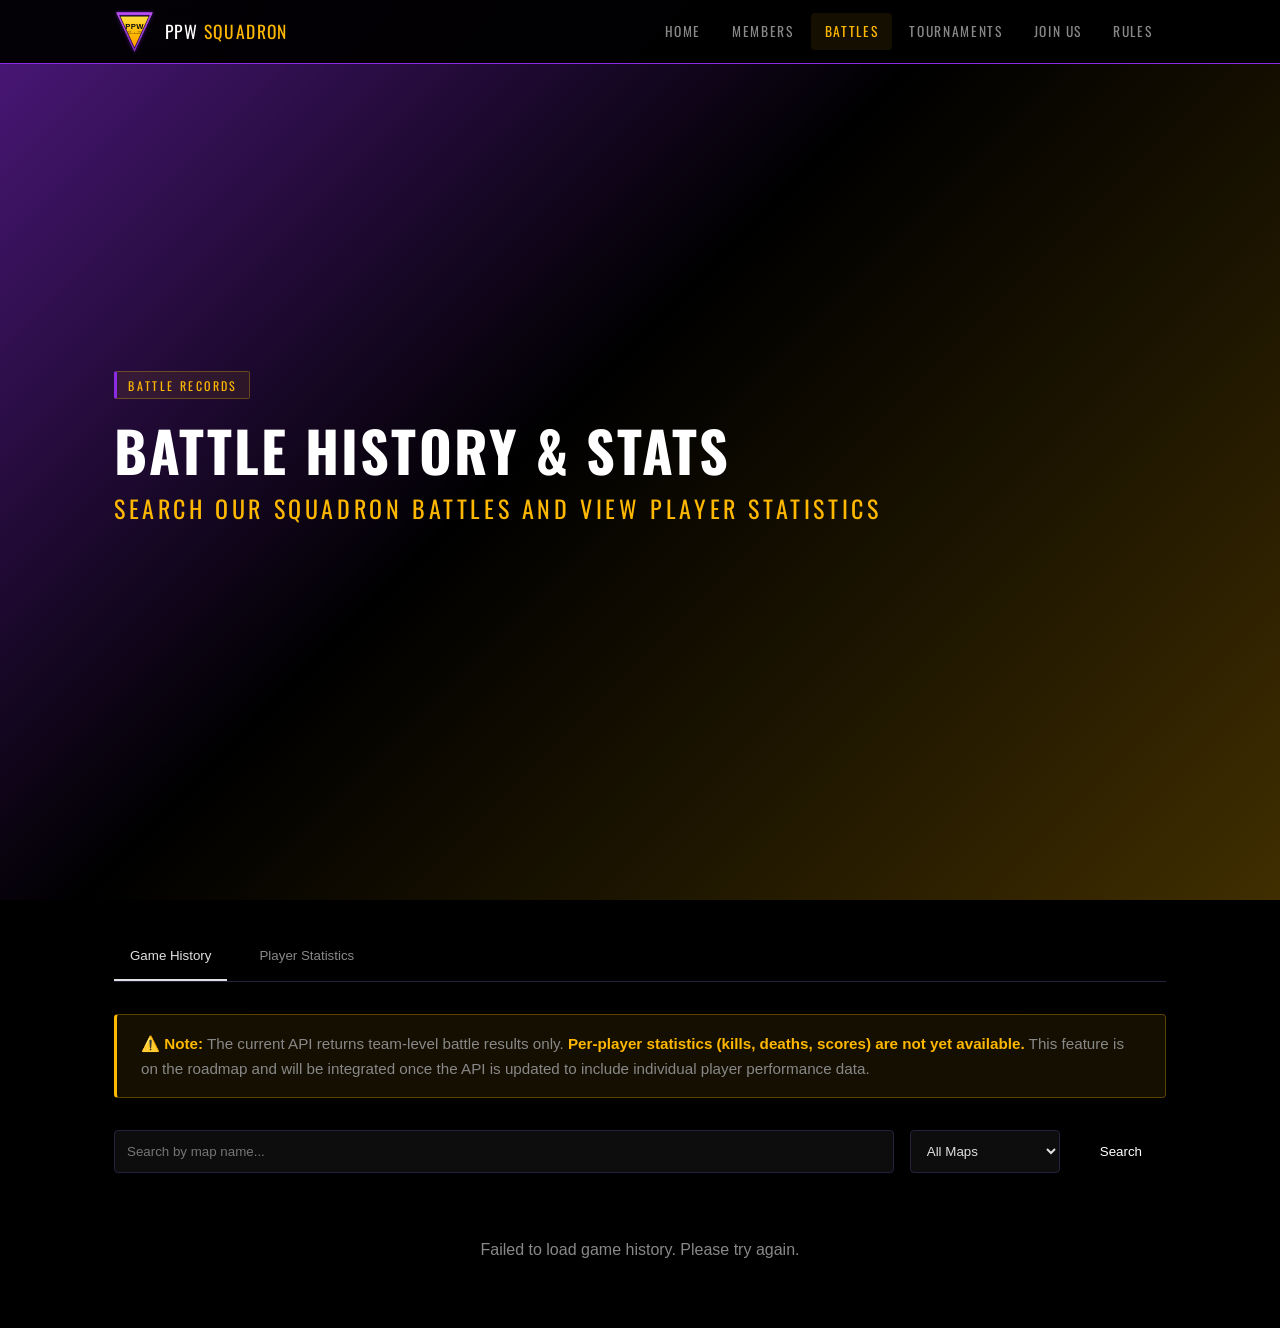
==== commit 8571e9f3: "Add API key meta tag and update fetch requests to include authentication headers" ====
--- a/battles.html
+++ b/battles.html
@@ -12,6 +12,7 @@
   <link href="https://fonts.googleapis.com/css2?family=Oswald:wght@400;500;600;700&display=swap" rel="stylesheet" />
   <link rel="stylesheet" href="style.css" />
   <meta name="ppw-api-base" content="https://ppw-api.ensignenterprises.com" />
+  <meta name="ppw-api-key" content="72b2854e8e1d3ff73d92992858556b13983392c4e9f0d4d981865be66ccab46f" />
   <style>
     .tabs {
       display: flex;
@@ -352,10 +353,8 @@
         <li><a href="members.html">Members</a></li>
         <li><a href="battles.html" class="active">Battles</a></li>
         <li><a href="tournaments.html">Tournaments</a></li>
-        <li><a href="leaderboard.html">Top 20</a></li>
         <li><a href="recruitment.html">Join Us</a></li>
         <li><a href="rules.html">Rules</a></li>
-        <li><a href="values.html">Values</a></li>
       </ul>
       <button class="nav-hamburger" id="nav-toggle" aria-label="Toggle navigation" aria-expanded="false">
         <span></span><span></span><span></span>
@@ -423,6 +422,7 @@
 
   <script>
     const apiBase = document.querySelector('meta[name="ppw-api-base"]')?.getAttribute('content') || 'http://localhost:8787';
+    const apiKey = document.querySelector('meta[name="ppw-api-key"]')?.getAttribute('content')?.trim() || '';
 
     let currentPage = 1;
     let totalPages = 1;
@@ -448,6 +448,14 @@
       } catch (e) {
         return 'Unknown';
       }
+    }
+
+    function buildApiHeaders(extraHeaders) {
+      const headers = Object.assign({}, extraHeaders || {});
+      if (apiKey) {
+        headers['X-API-Key'] = apiKey;
+      }
+      return headers;
     }
 
     // Tabs
@@ -527,7 +535,10 @@
       container.innerHTML = '<div class="loading">Loading game history...</div>';
 
       try {
-        const response = await fetch(`${apiBase}/api/squadron-battle-log?limit=50`, { cache: 'no-store' });
+        const response = await fetch(`${apiBase}/api/squadron-battle-log?limit=50`, {
+          cache: 'no-store',
+          headers: buildApiHeaders()
+        });
         if (!response.ok) throw new Error(`HTTP ${response.status}`);
 
         const data = await response.json();
@@ -617,7 +628,10 @@
       container.innerHTML = '<div class="loading">Loading player statistics...</div>';
 
       try {
-        const response = await fetch(`${apiBase}/api/battle-stats`, { cache: 'no-store' });
+        const response = await fetch(`${apiBase}/api/battle-stats`, {
+          cache: 'no-store',
+          headers: buildApiHeaders()
+        });
         if (!response.ok) throw new Error(`HTTP ${response.status}`);
 
         const data = await response.json();
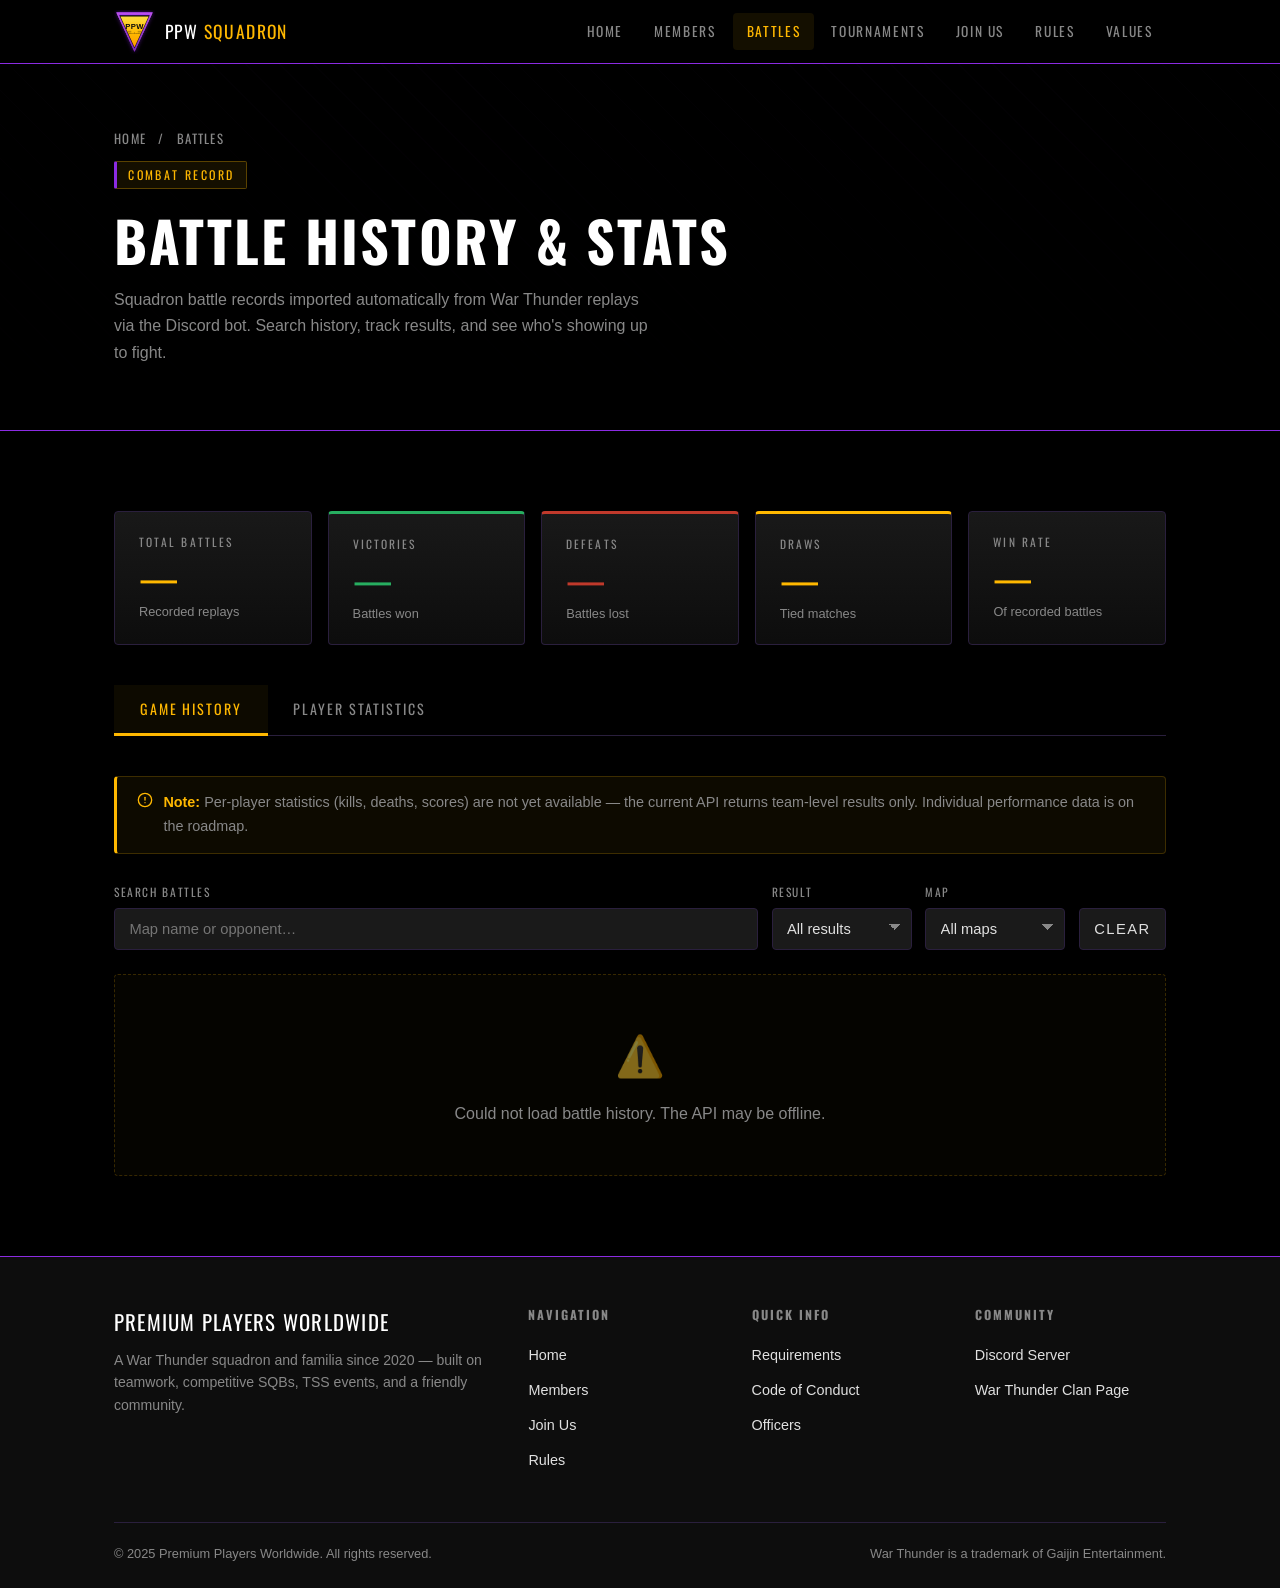
==== commit 18c100d8: "Merge branch 'main' of https://github.com/Rainbowcastle25/WTPPW-Website" ====
--- a/battles.html
+++ b/battles.html
@@ -14,328 +14,550 @@
   <meta name="ppw-api-base" content="https://ppw-api.ensignenterprises.com" />
   <meta name="ppw-api-key" content="72b2854e8e1d3ff73d92992858556b13983392c4e9f0d4d981865be66ccab46f" />
   <style>
-    .tabs {
+    /* ── Battles-page overrides ── */
+
+    /* Tab bar */
+    .battles-tabs {
       display: flex;
-      gap: 1rem;
+      gap: 0;
       border-bottom: 1px solid var(--color-border);
-      margin-bottom: 2rem;
-    }
-
-    .tab-button {
-      padding: 1rem;
+      margin-bottom: 2.5rem;
+    }
+
+    .battles-tab-btn {
+      position: relative;
+      padding: 0.85rem 1.6rem;
       background: none;
       border: none;
-      border-bottom: 2px solid transparent;
-      color: var(--color-text-muted);
+      border-bottom: 3px solid transparent;
+      color: var(--color-text-muted);
+      font-family: var(--font-heading);
+      font-size: 0.88rem;
+      letter-spacing: 0.14em;
+      text-transform: uppercase;
       cursor: pointer;
-      font-weight: 500;
-      transition: all 0.2s;
-    }
-
-    .tab-button:hover {
+      transition: color var(--transition), border-color var(--transition), background var(--transition);
+      margin-bottom: -1px;
+    }
+
+    .battles-tab-btn:hover {
       color: var(--color-text);
-    }
-
-    .tab-button.active {
-      color: var(--color-primary);
-      border-bottom-color: var(--color-primary);
-    }
-
-    .tab-content {
-      display: none;
-    }
-
-    .tab-content.active {
-      display: block;
-    }
-
-    .search-bar {
+      background: rgba(255,184,0,0.04);
+    }
+
+    .battles-tab-btn.active {
+      color: var(--color-accent);
+      border-bottom-color: var(--color-accent);
+      background: rgba(255,184,0,0.05);
+    }
+
+    .battles-tab-content { display: none; }
+    .battles-tab-content.active { display: block; }
+
+    /* Dashboard stats strip */
+    .battles-summary {
+      display: grid;
+      grid-template-columns: repeat(5, 1fr);
+      gap: 1rem;
+      margin-bottom: 2.5rem;
+    }
+
+    .battles-stat-card {
+      background: linear-gradient(180deg, rgba(26,26,26,0.95), rgba(13,13,13,0.98));
+      border: 1px solid var(--color-border);
+      border-radius: var(--radius);
+      padding: 1.25rem 1.5rem;
       display: flex;
+      flex-direction: column;
+      gap: 0.35rem;
+    }
+
+    .battles-stat-card.wins { border-top: 3px solid var(--color-green); }
+    .battles-stat-card.losses { border-top: 3px solid var(--color-red); }
+    .battles-stat-card.draws { border-top: 3px solid var(--color-accent); }
+
+    .battles-stat-label {
+      font-family: var(--font-heading);
+      font-size: 0.72rem;
+      letter-spacing: 0.18em;
+      text-transform: uppercase;
+      color: var(--color-text-muted);
+    }
+
+    .battles-stat-value {
+      font-family: var(--font-heading);
+      font-size: clamp(1.6rem, 3vw, 2.4rem);
+      letter-spacing: 0.06em;
+      color: var(--color-accent);
+      line-height: 1;
+    }
+
+    .battles-stat-card.wins .battles-stat-value { color: var(--color-green); }
+    .battles-stat-card.losses .battles-stat-value { color: var(--color-red); }
+
+    .battles-stat-sub {
+      font-size: 0.8rem;
+      color: var(--color-text-muted);
+    }
+
+    /* Win-rate bar */
+    .winrate-bar-wrap {
+      margin: 0 0 2.5rem;
+      background: var(--color-surface);
+      border: 1px solid var(--color-border);
+      border-radius: var(--radius);
+      padding: 1.1rem 1.5rem;
+      display: flex;
+      align-items: center;
+      gap: 1.5rem;
+    }
+
+    .winrate-bar-label {
+      font-family: var(--font-heading);
+      font-size: 0.75rem;
+      letter-spacing: 0.15em;
+      text-transform: uppercase;
+      color: var(--color-text-muted);
+      white-space: nowrap;
+      min-width: 80px;
+    }
+
+    .winrate-bar-track {
+      flex: 1;
+      height: 8px;
+      background: var(--color-surface-2);
+      border-radius: 4px;
+      overflow: hidden;
+      display: flex;
+    }
+
+    .winrate-bar-win {
+      height: 100%;
+      background: var(--color-green);
+      transition: width 0.6s ease;
+    }
+    .winrate-bar-draw {
+      height: 100%;
+      background: var(--color-accent);
+      transition: width 0.6s ease;
+    }
+    .winrate-bar-loss {
+      height: 100%;
+      background: var(--color-red);
+      transition: width 0.6s ease;
+    }
+
+    .winrate-legend {
+      display: flex;
+      gap: 1.25rem;
+      flex-shrink: 0;
+    }
+
+    .winrate-legend-item {
+      display: flex;
+      align-items: center;
+      gap: 0.4rem;
+      font-size: 0.8rem;
+      color: var(--color-text-muted);
+      font-family: var(--font-heading);
+      letter-spacing: 0.08em;
+      text-transform: uppercase;
+    }
+
+    .winrate-legend-dot {
+      width: 8px;
+      height: 8px;
+      border-radius: 2px;
+      flex-shrink: 0;
+    }
+
+    /* Search / filter toolbar */
+    .battles-toolbar {
+      display: grid;
+      grid-template-columns: 1fr auto auto auto;
+      gap: 0.85rem;
+      align-items: end;
+      margin-bottom: 1.5rem;
+    }
+
+    .battles-toolbar-field {
+      display: flex;
+      flex-direction: column;
+      gap: 0.4rem;
+    }
+
+    .battles-toolbar-field label {
+      font-family: var(--font-heading);
+      font-size: 0.72rem;
+      letter-spacing: 0.14em;
+      text-transform: uppercase;
+      color: var(--color-text-muted);
+    }
+
+    .battles-control {
+      height: 42px;
+      border-radius: var(--radius);
+      border: 1px solid var(--color-border);
+      background: var(--color-surface-2);
+      color: var(--color-text);
+      font-family: var(--font-body);
+      font-size: 0.92rem;
+      padding: 0 0.9rem;
+      transition: border-color var(--transition), box-shadow var(--transition);
+    }
+
+    .battles-control:focus {
+      outline: none;
+      border-color: var(--color-accent);
+      box-shadow: 0 0 0 3px rgba(255,184,0,0.1);
+    }
+
+    select.battles-control {
+      appearance: none;
+      background-image: linear-gradient(45deg, transparent 50%, var(--color-text-muted) 50%),
+                        linear-gradient(135deg, var(--color-text-muted) 50%, transparent 50%);
+      background-position: calc(100% - 16px) calc(50% - 2px), calc(100% - 10px) calc(50% - 2px);
+      background-size: 6px 6px, 6px 6px;
+      background-repeat: no-repeat;
+      padding-right: 2rem;
+      min-width: 140px;
+      cursor: pointer;
+    }
+
+    /* Battle list */
+    .battles-list {
+      display: flex;
+      flex-direction: column;
+      gap: 0.85rem;
+    }
+
+    /* Battle card (extends .battle-log-item) */
+    .battle-card {
+      background: linear-gradient(180deg, rgba(20,20,20,0.95), rgba(10,10,10,0.98));
+      border: 1px solid var(--color-border);
+      border-left: 4px solid var(--color-purple);
+      border-radius: var(--radius);
+      padding: 1.25rem 1.4rem;
+      transition: border-color var(--transition), box-shadow var(--transition);
+      cursor: default;
+    }
+
+    .battle-card:hover {
+      border-color: var(--color-purple);
+      box-shadow: 0 4px 24px rgba(0,0,0,0.5), 0 0 12px var(--color-purple-glow);
+    }
+
+    .battle-card.win {
+      border-left-color: var(--color-green);
+    }
+    .battle-card.win:hover {
+      border-color: var(--color-green);
+      box-shadow: 0 4px 24px rgba(0,0,0,0.5), 0 0 12px rgba(39,174,96,0.2);
+    }
+
+    .battle-card.loss {
+      border-left-color: var(--color-red);
+    }
+    .battle-card.loss:hover {
+      border-color: var(--color-red);
+      box-shadow: 0 4px 24px rgba(0,0,0,0.5), 0 0 12px rgba(192,57,43,0.2);
+    }
+
+    .battle-card.draw {
+      border-left-color: var(--color-accent);
+    }
+
+    .battle-card-top {
+      display: flex;
+      align-items: flex-start;
+      justify-content: space-between;
+      gap: 1rem;
+      margin-bottom: 0.85rem;
+    }
+
+    .battle-card-map {
+      font-family: var(--font-heading);
+      font-size: 1.05rem;
+      letter-spacing: 0.08em;
+      text-transform: uppercase;
+      color: var(--color-heading);
+    }
+
+    .battle-card-date {
+      font-size: 0.82rem;
+      color: var(--color-text-muted);
+      margin-top: 0.2rem;
+    }
+
+    .battle-result-badge {
+      display: inline-flex;
+      align-items: center;
+      gap: 0.4rem;
+      font-family: var(--font-heading);
+      font-size: 0.78rem;
+      letter-spacing: 0.14em;
+      text-transform: uppercase;
+      padding: 0.3rem 0.8rem;
+      border-radius: 2px;
+      border: 1px solid;
+      flex-shrink: 0;
+    }
+
+    .battle-result-badge.win {
+      color: var(--color-green);
+      border-color: var(--color-green);
+      background: rgba(39,174,96,0.08);
+    }
+
+    .battle-result-badge.loss {
+      color: var(--color-red);
+      border-color: var(--color-red);
+      background: rgba(192,57,43,0.08);
+    }
+
+    .battle-result-badge.draw {
+      color: var(--color-accent);
+      border-color: rgba(255,184,0,0.4);
+      background: rgba(255,184,0,0.06);
+    }
+
+    .battle-card-body {
+      display: grid;
+      grid-template-columns: auto 1fr auto;
+      align-items: center;
+      gap: 1.5rem;
+      background: rgba(0,0,0,0.3);
+      border: 1px solid rgba(255,255,255,0.04);
+      border-radius: 3px;
+      padding: 0.9rem 1.1rem;
+    }
+
+    .battle-team {
+      display: flex;
+      flex-direction: column;
+      gap: 0.15rem;
+    }
+
+    .battle-team-label {
+      font-size: 0.72rem;
+      color: var(--color-text-muted);
+      font-family: var(--font-heading);
+      letter-spacing: 0.12em;
+      text-transform: uppercase;
+    }
+
+    .battle-team-name {
+      font-family: var(--font-heading);
+      font-size: 0.95rem;
+      letter-spacing: 0.06em;
+      color: var(--color-heading);
+    }
+
+    .battle-score {
+      text-align: center;
+    }
+
+    .battle-score-value {
+      font-family: var(--font-heading);
+      font-size: clamp(1.4rem, 3vw, 2rem);
+      letter-spacing: 0.1em;
+      color: var(--color-accent);
+      line-height: 1;
+    }
+
+    .battle-score-label {
+      font-size: 0.72rem;
+      color: var(--color-text-muted);
+      font-family: var(--font-heading);
+      letter-spacing: 0.12em;
+      text-transform: uppercase;
+      margin-top: 0.2rem;
+    }
+
+    .battle-card-note {
+      margin-top: 0.75rem;
+      font-size: 0.88rem;
+      color: var(--color-text-muted);
+    }
+
+    .battle-card-meta {
+      display: flex;
+      gap: 1.5rem;
+      margin-top: 0.65rem;
+      font-size: 0.82rem;
+      color: var(--color-text-muted);
+      font-family: var(--font-heading);
+      letter-spacing: 0.08em;
+      text-transform: uppercase;
+    }
+
+    .battle-card-meta span { white-space: nowrap; }
+
+    /* Empty / loading states */
+    .battles-empty {
+      text-align: center;
+      padding: 3rem 1.5rem;
+      border: 1px dashed rgba(255,184,0,0.2);
+      border-radius: var(--radius);
+      color: var(--color-text-muted);
+      background: rgba(255,184,0,0.02);
+    }
+
+    .battles-empty-icon {
+      font-size: 2.5rem;
+      margin-bottom: 0.75rem;
+      opacity: 0.5;
+    }
+
+    .battles-loading {
+      text-align: center;
+      padding: 3rem;
+      color: var(--color-text-muted);
+    }
+
+    .battles-loading-spinner {
+      display: inline-block;
+      width: 28px;
+      height: 28px;
+      border: 2px solid var(--color-border);
+      border-top-color: var(--color-accent);
+      border-radius: 50%;
+      animation: spin 0.8s linear infinite;
+      margin-bottom: 0.75rem;
+    }
+
+    @keyframes spin { to { transform: rotate(360deg); } }
+
+    /* API notice */
+    .api-notice {
+      background: rgba(255,184,0,0.05);
+      border: 1px solid rgba(255,184,0,0.2);
+      border-left: 3px solid var(--color-accent);
+      border-radius: var(--radius);
+      padding: 0.9rem 1.25rem;
+      margin-bottom: 1.75rem;
+      color: var(--color-text-muted);
+      font-size: 0.9rem;
+      display: flex;
+      align-items: flex-start;
+      gap: 0.65rem;
+    }
+
+    .api-notice strong { color: var(--color-accent); }
+
+    /* ── Player Stats tab ── */
+    .player-stats-summary {
+      display: grid;
+      grid-template-columns: repeat(3, 1fr);
       gap: 1rem;
       margin-bottom: 2rem;
-      flex-wrap: wrap;
-    }
-
-    .search-input,
-    .filter-select {
-      padding: 0.75rem;
-      background: var(--color-surface);
+    }
+
+    .player-stats-table-wrap {
       border: 1px solid var(--color-border);
+      border-radius: var(--radius);
+      overflow: hidden;
+    }
+
+    .player-stats-table {
+      width: 100%;
+      border-collapse: collapse;
+    }
+
+    .player-stats-table th {
+      background: var(--color-surface-2);
+      color: var(--color-text-muted);
+      font-family: var(--font-heading);
+      font-size: 0.75rem;
+      letter-spacing: 0.14em;
+      text-transform: uppercase;
+      padding: 0.9rem 1.25rem;
+      text-align: left;
+      border-bottom: 1px solid var(--color-border);
+      white-space: nowrap;
+    }
+
+    .player-stats-table td {
+      padding: 0.85rem 1.25rem;
+      border-bottom: 1px solid var(--color-border);
+      font-size: 0.95rem;
+      vertical-align: middle;
       color: var(--color-text);
-      border-radius: 4px;
-      font-family: inherit;
-    }
-
-    .search-input {
-      flex: 1;
-      min-width: 200px;
-    }
-
-    .filter-select {
-      min-width: 150px;
-    }
-
-    .search-button {
-      padding: 0.75rem 1.5rem;
-      background: var(--color-primary);
-      color: white;
-      border: none;
-      border-radius: 4px;
-      cursor: pointer;
-      font-weight: 500;
-      transition: background 0.2s;
-    }
-
-    .search-button:hover {
-      background: #ff6b35;
-    }
-
-    .battle-list {
-      display: flex;
-      flex-direction: column;
-      gap: 1rem;
-    }
-
-    .battle-card {
-      background: var(--color-surface);
-      border: 1px solid var(--color-border);
-      border-radius: 8px;
-      padding: 1.5rem;
-      transition: all 0.2s;
-    }
-
-    .battle-card:hover {
-      border-color: var(--color-primary);
-      box-shadow: 0 2px 8px rgba(255, 107, 53, 0.1);
-    }
-
-    .battle-header {
-      display: flex;
-      justify-content: space-between;
-      align-items: center;
-      margin-bottom: 1rem;
-    }
-
-    .battle-br {
-      font-size: 1.25rem;
+    }
+
+    .player-stats-table tr:last-child td { border-bottom: none; }
+
+    .player-stats-table tr:hover td { background: rgba(139,43,226,0.05); }
+
+    .player-rank-num {
+      font-family: var(--font-heading);
+      color: var(--color-text-muted);
+      font-size: 0.85rem;
+      letter-spacing: 0.08em;
+    }
+
+    .player-stat-name {
       font-weight: 600;
-      color: var(--color-primary);
-    }
-
-    .battle-date {
-      color: var(--color-text-muted);
-      font-size: 0.9rem;
-    }
-
-    .battle-status {
-      padding: 0.25rem 0.75rem;
-      border-radius: 4px;
-      font-size: 0.85rem;
-      font-weight: 500;
-    }
-
-    .status-completed {
-      background: rgba(76, 175, 80, 0.1);
-      color: #4cb150;
-    }
-
-    .status-cancelled {
-      background: rgba(244, 67, 54, 0.1);
-      color: #f44336;
-    }
-
-    .battle-details {
-      display: grid;
-      grid-template-columns: repeat(auto-fit, minmax(150px, 1fr));
-      gap: 1rem;
-      margin: 1rem 0;
-      padding: 1rem;
-      background: var(--color-bg);
-      border-radius: 4px;
-    }
-
-    .detail-item {
-      display: flex;
-      flex-direction: column;
-    }
-
-    .detail-label {
-      font-size: 0.85rem;
-      color: var(--color-text-muted);
-      margin-bottom: 0.25rem;
-    }
-
-    .detail-value {
-      font-weight: 600;
-      color: var(--color-text);
-    }
-
-    .player-list {
-      margin-top: 1rem;
-      padding-top: 1rem;
-      border-top: 1px solid var(--color-border);
-    }
-
-    .player-list-title {
-      font-size: 0.9rem;
-      color: var(--color-text-muted);
-      margin-bottom: 0.5rem;
-      font-weight: 500;
-    }
-
-    .player-tags {
-      display: flex;
-      flex-wrap: wrap;
-      gap: 0.5rem;
-      margin-bottom: 0.5rem;
-    }
-
-    .player-tag {
-      display: inline-block;
-      padding: 0.25rem 0.5rem;
-      background: var(--color-bg);
-      border-radius: 3px;
-      font-size: 0.8rem;
-    }
-
-    .pagination {
-      display: flex;
-      justify-content: center;
-      align-items: center;
-      gap: 0.5rem;
-      margin-top: 2rem;
-    }
-
-    .page-button {
-      padding: 0.5rem 1rem;
-      background: var(--color-surface);
-      border: 1px solid var(--color-border);
-      color: var(--color-text);
-      cursor: pointer;
-      border-radius: 4px;
-      transition: all 0.2s;
-    }
-
-    .page-button:hover {
-      background: var(--color-primary);
-      color: white;
-    }
-
-    .page-button.active {
-      background: var(--color-primary);
-      color: white;
-    }
-
-    .page-button:disabled {
-      opacity: 0.5;
-      cursor: not-allowed;
-    }
-
-    .stats-grid {
-      display: grid;
-      grid-template-columns: repeat(auto-fit, minmax(200px, 1fr));
-      gap: 1rem;
-      margin-bottom: 2rem;
-    }
-
-    .stat-card {
-      background: var(--color-surface);
-      border: 1px solid var(--color-border);
-      border-radius: 8px;
-      padding: 1.5rem;
-      text-align: center;
-    }
-
-    .stat-number {
-      font-size: 2rem;
-      font-weight: 700;
-      color: var(--color-primary);
-      margin-bottom: 0.5rem;
-    }
-
-    .stat-label {
-      color: var(--color-text-muted);
-      font-size: 0.9rem;
-    }
-
-    .player-stat-row {
-      display: flex;
-      justify-content: space-between;
-      align-items: center;
-      padding: 1rem;
-      border-bottom: 1px solid var(--color-border);
-      transition: background 0.2s;
-    }
-
-    .player-stat-row:hover {
-      background: var(--color-bg);
-    }
-
-    .player-stat-row:last-child {
-      border-bottom: none;
-    }
-
-    .player-name {
-      font-weight: 500;
-      color: var(--color-text);
-    }
-
-    .player-rank {
-      color: var(--color-primary);
-      font-weight: 600;
-      min-width: 30px;
-      text-align: center;
-    }
-
-    .player-stats-columns {
-      display: flex;
-      gap: 2rem;
-      justify-content: flex-end;
-      flex: 1;
-    }
-
-    .stat-column {
-      text-align: center;
-      min-width: 100px;
-    }
-
-    .stat-column-label {
-      font-size: 0.85rem;
-      color: var(--color-text-muted);
-      margin-bottom: 0.25rem;
-    }
-
-    .stat-column-value {
-      font-size: 1.1rem;
-      font-weight: 600;
-    }
-
-    .empty-state {
-      text-align: center;
-      padding: 2rem;
-      color: var(--color-text-muted);
-    }
-
-    .loading {
-      text-align: center;
-      padding: 2rem;
-      color: var(--color-text-muted);
-    }
-
-    .api-notice {
-      background: rgba(255, 184, 0, 0.08);
-      border: 1px solid rgba(255, 184, 0, 0.3);
-      border-left: 3px solid var(--color-accent);
-      border-radius: 4px;
-      padding: 1rem 1.5rem;
-      margin-bottom: 2rem;
-      color: var(--color-text-muted);
-      font-size: 0.95rem;
-    }
-
-    .api-notice strong {
+      color: var(--color-heading);
+    }
+
+    .player-stat-bar-cell { min-width: 120px; }
+
+    .player-stat-bar-track {
+      height: 4px;
+      background: var(--color-surface-2);
+      border-radius: 2px;
+      overflow: hidden;
+      margin-top: 0.3rem;
+    }
+
+    .player-stat-bar-fill {
+      height: 100%;
+      background: var(--color-purple);
+      border-radius: 2px;
+    }
+
+    .player-stat-pct {
+      font-family: var(--font-heading);
+      font-size: 0.88rem;
       color: var(--color-accent);
-      font-weight: 600;
+    }
+
+    /* ── Responsive ── */
+    @media (max-width: 900px) {
+      .battles-summary {
+        grid-template-columns: repeat(3, 1fr);
+      }
+      .battles-toolbar {
+        grid-template-columns: 1fr 1fr;
+      }
+      .player-stats-summary {
+        grid-template-columns: repeat(2, 1fr);
+      }
+    }
+
+    @media (max-width: 640px) {
+      .battles-summary {
+        grid-template-columns: repeat(2, 1fr);
+      }
+      .battles-toolbar {
+        grid-template-columns: 1fr;
+      }
+      .battle-card-body {
+        grid-template-columns: 1fr;
+        gap: 0.75rem;
+        text-align: center;
+      }
+      .battle-card-meta {
+        flex-wrap: wrap;
+        gap: 0.75rem;
+      }
+      .winrate-bar-wrap {
+        flex-wrap: wrap;
+      }
+      .player-stats-summary {
+        grid-template-columns: 1fr;
+      }
     }
   </style>
 </head>
@@ -355,6 +577,7 @@
         <li><a href="tournaments.html">Tournaments</a></li>
         <li><a href="recruitment.html">Join Us</a></li>
         <li><a href="rules.html">Rules</a></li>
+        <li><a href="values.html">Values</a></li>
       </ul>
       <button class="nav-hamburger" id="nav-toggle" aria-label="Toggle navigation" aria-expanded="false">
         <span></span><span></span><span></span>
@@ -362,91 +585,251 @@
     </div>
   </nav>
 
-  <!-- ===== HERO ===== -->
-  <header class="hero" style="padding: 3rem 0;">
+  <!-- ===== PAGE HERO ===== -->
+  <div class="page-hero">
     <div class="container">
-      <div class="section-label">Battle Records</div>
-      <h1 class="hero-title" style="margin: 0.5rem 0;">Battle History &amp; Stats</h1>
-      <p class="hero-subtitle" style="margin-top: 0.5rem;">Search our squadron battles and view player statistics</p>
+      <p class="breadcrumb">
+        <a href="index.html">Home</a>
+        <span>/</span>
+        Battles
+      </p>
+      <div class="section-label">Combat Record</div>
+      <h1>Battle History &amp; Stats</h1>
+      <p class="text-muted mt-2" style="max-width: 540px;">
+        Squadron battle records imported automatically from War Thunder replays via the Discord bot.
+        Search history, track results, and see who's showing up to fight.
+      </p>
     </div>
-  </header>
+  </div>
 
   <!-- ===== MAIN CONTENT ===== -->
-  <section style="padding: 2rem 0;">
+  <section>
     <div class="container">
-      <div class="tabs">
-        <button class="tab-button active" data-tab="games">Game History</button>
-        <button class="tab-button" data-tab="stats">Player Statistics</button>
+
+      <!-- Dashboard summary strip -->
+      <div class="battles-summary" id="battles-summary">
+        <div class="battles-stat-card">
+          <div class="battles-stat-label">Total Battles</div>
+          <div class="battles-stat-value" id="stat-total">—</div>
+          <div class="battles-stat-sub">Recorded replays</div>
+        </div>
+        <div class="battles-stat-card wins">
+          <div class="battles-stat-label">Victories</div>
+          <div class="battles-stat-value" id="stat-wins">—</div>
+          <div class="battles-stat-sub">Battles won</div>
+        </div>
+        <div class="battles-stat-card losses">
+          <div class="battles-stat-label">Defeats</div>
+          <div class="battles-stat-value" id="stat-losses">—</div>
+          <div class="battles-stat-sub">Battles lost</div>
+        </div>
+        <div class="battles-stat-card draws">
+          <div class="battles-stat-label">Draws</div>
+          <div class="battles-stat-value" id="stat-draws">—</div>
+          <div class="battles-stat-sub">Tied matches</div>
+        </div>
+        <div class="battles-stat-card">
+          <div class="battles-stat-label">Win Rate</div>
+          <div class="battles-stat-value" id="stat-winrate">—</div>
+          <div class="battles-stat-sub">Of recorded battles</div>
+        </div>
       </div>
 
-      <!-- ===== GAMES TAB ===== -->
-      <div id="games" class="tab-content active">
+      <!-- Win/Loss bar -->
+      <div class="winrate-bar-wrap" id="winrate-bar-wrap" style="display:none;">
+        <div class="winrate-bar-label">Record</div>
+        <div class="winrate-bar-track">
+          <div class="winrate-bar-win" id="bar-win" style="width:0%"></div>
+          <div class="winrate-bar-draw" id="bar-draw" style="width:0%"></div>
+          <div class="winrate-bar-loss" id="bar-loss" style="width:0%"></div>
+        </div>
+        <div class="winrate-legend">
+          <div class="winrate-legend-item">
+            <div class="winrate-legend-dot" style="background:var(--color-green)"></div>
+            <span id="legend-wins">W</span>
+          </div>
+          <div class="winrate-legend-item">
+            <div class="winrate-legend-dot" style="background:var(--color-accent)"></div>
+            <span id="legend-draws">D</span>
+          </div>
+          <div class="winrate-legend-item">
+            <div class="winrate-legend-dot" style="background:var(--color-red)"></div>
+            <span id="legend-losses">L</span>
+          </div>
+        </div>
+      </div>
+
+      <!-- Tabs -->
+      <div class="battles-tabs">
+        <button class="battles-tab-btn active" data-tab="games">Game History</button>
+        <button class="battles-tab-btn" data-tab="player-stats">Player Statistics</button>
+      </div>
+
+      <!-- ===== GAME HISTORY TAB ===== -->
+      <div id="tab-games" class="battles-tab-content active">
+
         <div class="api-notice">
-          <strong>⚠️ Note:</strong> The current API returns team-level battle results only. <strong>Per-player statistics (kills, deaths, scores) are not yet available.</strong> This feature is on the roadmap and will be integrated once the API is updated to include individual player performance data.
-        </div>
-        <div class="search-bar">
-          <input type="text" id="search-input" class="search-input" placeholder="Search by map name..." />
-          <select id="map-filter" class="filter-select">
-            <option value="">All Maps</option>
-          </select>
-          <button class="search-button" id="search-button">Search</button>
-        </div>
-
-        <div id="games-list" class="battle-list">
-          <div class="loading">Loading game history...</div>
-        </div>
-
-        <div id="games-pagination" class="pagination" style="display: none;"></div>
+          <svg width="16" height="16" viewBox="0 0 24 24" fill="none" stroke="currentColor" stroke-width="2" stroke-linecap="round" stroke-linejoin="round" style="flex-shrink:0;margin-top:1px;color:var(--color-accent)"><circle cx="12" cy="12" r="10"/><line x1="12" y1="8" x2="12" y2="12"/><line x1="12" y1="16" x2="12.01" y2="16"/></svg>
+          <span>
+            <strong>Note:</strong> Per-player statistics (kills, deaths, scores) are not yet available — the current API returns team-level results only. Individual performance data is on the roadmap.
+          </span>
+        </div>
+
+        <div class="battles-toolbar">
+          <div class="battles-toolbar-field">
+            <label for="search-input">Search battles</label>
+            <input type="search" id="search-input" class="battles-control" placeholder="Map name or opponent…" autocomplete="off" />
+          </div>
+          <div class="battles-toolbar-field">
+            <label for="result-filter">Result</label>
+            <select id="result-filter" class="battles-control">
+              <option value="">All results</option>
+              <option value="win">Victory</option>
+              <option value="loss">Defeat</option>
+              <option value="draw">Draw</option>
+            </select>
+          </div>
+          <div class="battles-toolbar-field">
+            <label for="map-filter">Map</label>
+            <select id="map-filter" class="battles-control">
+              <option value="">All maps</option>
+            </select>
+          </div>
+          <div class="battles-toolbar-field" style="justify-content:flex-end;">
+            <label>&nbsp;</label>
+            <button class="btn btn-outline btn-sm battles-control" id="clear-filters" style="height:42px;">Clear</button>
+          </div>
+        </div>
+
+        <div id="result-count" style="font-size:0.82rem;color:var(--color-text-muted);font-family:var(--font-heading);letter-spacing:0.1em;text-transform:uppercase;margin-bottom:1rem;"></div>
+
+        <div id="games-list" class="battles-list">
+          <div class="battles-loading">
+            <div class="battles-loading-spinner"></div>
+            <div>Loading battle history…</div>
+          </div>
+        </div>
+
       </div>
 
-      <!-- ===== STATS TAB ===== -->
-      <div id="stats" class="tab-content">
-        <div id="stats-summary" class="stats-grid">
-          <div class="stat-card">
-            <div class="stat-number">—</div>
-            <div class="stat-label">Total Battles</div>
+      <!-- ===== PLAYER STATS TAB ===== -->
+      <div id="tab-player-stats" class="battles-tab-content">
+
+        <div class="player-stats-summary">
+          <div class="battles-stat-card">
+            <div class="battles-stat-label">Total Battles</div>
+            <div class="battles-stat-value" id="pstat-total">—</div>
+            <div class="battles-stat-sub">Recorded matches</div>
           </div>
-          <div class="stat-card">
-            <div class="stat-number">—</div>
-            <div class="stat-label">Unique Players</div>
+          <div class="battles-stat-card">
+            <div class="battles-stat-label">Unique Players</div>
+            <div class="battles-stat-value" id="pstat-players">—</div>
+            <div class="battles-stat-sub">Members who've played</div>
           </div>
-        </div>
-
-        <h3>Top Players by Participation</h3>
-        <div id="stats-list">
-          <div class="loading">Loading player statistics...</div>
-        </div>
+          <div class="battles-stat-card">
+            <div class="battles-stat-label">Top Attendee</div>
+            <div class="battles-stat-value" id="pstat-top" style="font-size:1.1rem;margin-top:auto;">—</div>
+            <div class="battles-stat-sub" id="pstat-top-count"></div>
+          </div>
+        </div>
+
+        <div class="player-stats-table-wrap">
+          <table class="player-stats-table">
+            <thead>
+              <tr>
+                <th>#</th>
+                <th>Player</th>
+                <th>Participated</th>
+                <th>Maybe</th>
+                <th>Declined</th>
+                <th>Rate</th>
+              </tr>
+            </thead>
+            <tbody id="stats-list">
+              <tr>
+                <td colspan="6">
+                  <div class="battles-loading">
+                    <div class="battles-loading-spinner"></div>
+                    <div>Loading player statistics…</div>
+                  </div>
+                </td>
+              </tr>
+            </tbody>
+          </table>
+        </div>
+
       </div>
     </div>
   </section>
 
+  <!-- ===== FOOTER ===== -->
+  <footer class="site-footer">
+    <div class="container">
+      <div class="footer-grid">
+        <div>
+          <div class="footer-brand-name">Premium Players Worldwide</div>
+          <p class="footer-brand-desc">
+            A War Thunder squadron and familia since 2020 — built on teamwork,
+            competitive SQBs, TSS events, and a friendly community.
+          </p>
+        </div>
+        <div class="footer-col">
+          <h4>Navigation</h4>
+          <ul>
+            <li><a href="index.html">Home</a></li>
+            <li><a href="members.html">Members</a></li>
+            <li><a href="recruitment.html">Join Us</a></li>
+            <li><a href="rules.html">Rules</a></li>
+          </ul>
+        </div>
+        <div class="footer-col">
+          <h4>Quick Info</h4>
+          <ul>
+            <li><a href="recruitment.html#requirements">Requirements</a></li>
+            <li><a href="rules.html#conduct">Code of Conduct</a></li>
+            <li><a href="members.html#officers">Officers</a></li>
+          </ul>
+        </div>
+        <div class="footer-col">
+          <h4>Community</h4>
+          <ul>
+            <li><a href="https://discord.gg/fk37SddZJg" target="_blank" rel="noopener noreferrer">Discord Server</a></li>
+            <li><a href="https://warthunder.com/en/community/claninfo/Premium%20Players%20Worldwide" target="_blank" rel="noopener noreferrer">War Thunder Clan Page</a></li>
+          </ul>
+        </div>
+      </div>
+      <div class="footer-bottom">
+        <span>&copy; 2025 Premium Players Worldwide. All rights reserved.</span>
+        <span>War Thunder is a trademark of Gaijin Entertainment.</span>
+      </div>
+    </div>
+  </footer>
+
+  <!-- Hamburger -->
   <script>
-    const apiBase = document.querySelector('meta[name="ppw-api-base"]')?.getAttribute('content') || 'http://localhost:8787';
-    const apiKey = document.querySelector('meta[name="ppw-api-key"]')?.getAttribute('content')?.trim() || '';
-
-    let currentPage = 1;
-    let totalPages = 1;
-    let allMaps = [];
+    const apiBaseMeta = document.querySelector('meta[name="ppw-api-base"]');
+    const apiKeyMeta = document.querySelector('meta[name="ppw-api-key"]');
+    const apiBase = apiBaseMeta ? apiBaseMeta.getAttribute('content').replace(/\/+$/, '') : 'http://localhost:8787';
+    const apiKey = apiKeyMeta ? apiKeyMeta.getAttribute('content').trim() : '';
+
+    let allGames = [];
+    let playerStatsLoaded = false;
 
     function escapeText(text) {
-      const div = document.createElement('div');
-      div.textContent = String(text || '');
-      return div.innerHTML;
+      return String(text == null ? '' : text)
+        .replace(/&/g, '&amp;')
+        .replace(/</g, '&lt;')
+        .replace(/>/g, '&gt;')
+        .replace(/"/g, '&quot;');
     }
 
     function formatDate(dateStr) {
-      if (!dateStr) return 'Unknown';
+      if (!dateStr) return 'Unknown date';
       try {
-        const date = new Date(dateStr);
-        return date.toLocaleDateString('en-US', {
-          month: 'short',
-          day: 'numeric',
-          year: 'numeric',
-          hour: '2-digit',
-          minute: '2-digit'
-        });
+        var d = new Date(dateStr);
+        return d.toLocaleDateString('en-US', { month: 'short', day: 'numeric', year: 'numeric' });
       } catch (e) {
-        return 'Unknown';
+        return 'Unknown date';
       }
     }
 
@@ -458,227 +841,268 @@
       return headers;
     }
 
-    // Tabs
-    document.querySelectorAll('.tab-button').forEach(button => {
-      button.addEventListener('click', (e) => {
-        const tabName = e.target.dataset.tab;
-        document.querySelectorAll('.tab-button').forEach(b => b.classList.remove('active'));
-        document.querySelectorAll('.tab-content').forEach(c => c.classList.remove('active'));
-        e.target.classList.add('active');
-        document.getElementById(tabName).classList.add('active');
-
-        if (tabName === 'stats') {
-          loadStats();
-        } else {
-          loadGames();
+    function getResultInfo(game) {
+      var ws = game.winnerSide;
+      if (ws === 'left') return { cls: 'win', label: 'Victory', icon: '✓' };
+      if (ws === 'right') return { cls: 'loss', label: 'Defeat', icon: '✗' };
+      if (ws === 'tie') return { cls: 'draw', label: 'Draw', icon: '=' };
+      return { cls: '', label: 'Unknown', icon: '?' };
+    }
+
+    function updateSummaryStats(games) {
+      var wins = 0;
+      var losses = 0;
+      var draws = 0;
+
+      games.forEach(function (g) {
+        var result = getResultInfo(g);
+        if (result.cls === 'win') wins++;
+        else if (result.cls === 'loss') losses++;
+        else if (result.cls === 'draw') draws++;
+      });
+
+      var total = games.length;
+      var winrate = total > 0 ? Math.round((wins / total) * 100) : 0;
+
+      document.getElementById('stat-total').textContent = total || '—';
+      document.getElementById('stat-wins').textContent = total ? wins : '—';
+      document.getElementById('stat-losses').textContent = total ? losses : '—';
+      document.getElementById('stat-draws').textContent = total ? draws : '—';
+      document.getElementById('stat-winrate').textContent = total ? (winrate + '%') : '—';
+
+      if (total > 0) {
+        document.getElementById('bar-win').style.width = ((wins / total) * 100).toFixed(1) + '%';
+        document.getElementById('bar-draw').style.width = ((draws / total) * 100).toFixed(1) + '%';
+        document.getElementById('bar-loss').style.width = ((losses / total) * 100).toFixed(1) + '%';
+        document.getElementById('legend-wins').textContent = wins + 'W';
+        document.getElementById('legend-draws').textContent = draws + 'D';
+        document.getElementById('legend-losses').textContent = losses + 'L';
+        document.getElementById('winrate-bar-wrap').style.display = 'flex';
+      }
+    }
+
+    function renderGames(games) {
+      var container = document.getElementById('games-list');
+      var countEl = document.getElementById('result-count');
+
+      if (!games || games.length === 0) {
+        countEl.textContent = '';
+        container.innerHTML = [
+          '<div class="battles-empty">',
+            '<div class="battles-empty-icon">🏳️</div>',
+            '<div>No battles match your search. Try clearing your filters.</div>',
+          '</div>'
+        ].join('');
+        return;
+      }
+
+      countEl.textContent = games.length + ' battle' + (games.length === 1 ? '' : 's') + ' found';
+
+      var html = games.map(function (game) {
+        var result = getResultInfo(game);
+        var battleDate = formatDate(game.battleDate || game.importedAt);
+        var opponent = game.rightLabel || 'Unknown opponent';
+        var ourTeam = game.leftLabel || 'PPW Squadron';
+        var leftScore = game.leftScore != null ? game.leftScore : '—';
+        var rightScore = game.rightScore != null ? game.rightScore : '—';
+        var playerCount = game.playerCount != null ? game.playerCount : '—';
+
+        return [
+          '<article class="battle-card ' + result.cls + '">',
+            '<div class="battle-card-top">',
+              '<div>',
+                '<div class="battle-card-map">' + escapeText(game.mapName || 'Unknown map') + '</div>',
+                '<div class="battle-card-date">' + escapeText(battleDate) + '</div>',
+              '</div>',
+              '<div class="battle-result-badge ' + result.cls + '">',
+                result.icon + ' ' + result.label,
+              '</div>',
+            '</div>',
+            '<div class="battle-card-body">',
+              '<div class="battle-team">',
+                '<div class="battle-team-label">Our Squad</div>',
+                '<div class="battle-team-name">' + escapeText(ourTeam) + '</div>',
+              '</div>',
+              '<div class="battle-score">',
+                '<div class="battle-score-value">' + escapeText(leftScore) + ' — ' + escapeText(rightScore) + '</div>',
+                '<div class="battle-score-label">Score</div>',
+              '</div>',
+              '<div class="battle-team" style="text-align:right;">',
+                '<div class="battle-team-label">Opponent</div>',
+                '<div class="battle-team-name">' + escapeText(opponent) + '</div>',
+              '</div>',
+            '</div>',
+            '<div class="battle-card-meta">',
+              '<span>' + escapeText(playerCount) + ' players</span>',
+            '</div>',
+            (game.resultText ? '<div class="battle-card-note">' + escapeText(game.resultText) + '</div>' : ''),
+          '</article>'
+        ].join('');
+      }).join('');
+
+      container.innerHTML = html;
+    }
+
+    function applyFilters() {
+      var search = (document.getElementById('search-input').value || '').toLowerCase().trim();
+      var resultFilter = document.getElementById('result-filter').value;
+      var mapFilter = document.getElementById('map-filter').value;
+
+      var filtered = allGames.filter(function (g) {
+        var result = getResultInfo(g);
+        var matchSearch = !search ||
+          (g.mapName && g.mapName.toLowerCase().indexOf(search) !== -1) ||
+          (g.rightLabel && g.rightLabel.toLowerCase().indexOf(search) !== -1) ||
+          (g.leftLabel && g.leftLabel.toLowerCase().indexOf(search) !== -1) ||
+          (g.resultText && g.resultText.toLowerCase().indexOf(search) !== -1);
+        var matchResult = !resultFilter || result.cls === resultFilter;
+        var matchMap = !mapFilter || g.mapName === mapFilter;
+        return matchSearch && matchResult && matchMap;
+      });
+
+      renderGames(filtered);
+    }
+
+    function populateMapFilter(games) {
+      var mapSelect = document.getElementById('map-filter');
+      var currentValue = mapSelect.value;
+      var maps = [];
+
+      games.forEach(function (game) {
+        if (game.mapName && maps.indexOf(game.mapName) === -1) {
+          maps.push(game.mapName);
         }
       });
-    });
-
-    function renderGames(data) {
-      const container = document.getElementById('games-list');
-      const games = data.recentReplays || [];
-
-      if (games.length === 0) {
-        container.innerHTML = '<div class="empty-state">No games found. The squad hasn\'t recorded any replays yet.</div>';
-        document.getElementById('games-pagination').style.display = 'none';
+
+      maps.sort();
+      mapSelect.innerHTML = '<option value="">All maps</option>';
+      maps.forEach(function (mapName) {
+        var option = document.createElement('option');
+        option.value = mapName;
+        option.textContent = mapName;
+        mapSelect.appendChild(option);
+      });
+
+      mapSelect.value = currentValue && maps.indexOf(currentValue) !== -1 ? currentValue : '';
+    }
+
+    function renderPlayerStats(players, summary) {
+      var tbody = document.getElementById('stats-list');
+      var topPlayer = Array.isArray(players) && players.length > 0 ? players[0] : null;
+
+      document.getElementById('pstat-total').textContent = summary && summary.totalBattles != null ? summary.totalBattles : '—';
+      document.getElementById('pstat-players').textContent = summary && summary.uniquePlayers != null ? summary.uniquePlayers : '—';
+      document.getElementById('pstat-top').textContent = topPlayer ? escapeText(topPlayer.displayName || 'Unknown') : '—';
+      document.getElementById('pstat-top-count').textContent = topPlayer ? ((topPlayer.participated != null ? topPlayer.participated : 0) + ' participations') : '';
+
+      if (!Array.isArray(players) || players.length === 0) {
+        tbody.innerHTML = '<tr><td colspan="6"><div class="battles-empty"><div class="battles-empty-icon">🏳️</div><div>No player statistics available yet.</div></div></td></tr>';
         return;
       }
 
-      const html = games.map(game => {
-        const resultClass = game.winnerSide === 'left' ? 'win' : game.winnerSide === 'right' ? 'loss' : 'tie';
-        const resultText = game.winnerSide === 'left' ? '✓ Victory' : game.winnerSide === 'right' ? '✗ Defeat' : '= Draw';
-        const battleDate = formatDate(game.battleDate || game.importedAt);
-
-        return `
-          <div class="battle-card battle-log-${resultClass}">
-            <div class="battle-header">
-              <div>
-                <div class="battle-br">${escapeText(game.mapName)}</div>
-                <div class="battle-date">${battleDate}</div>
-              </div>
-              <div style="font-weight: 600; font-size: 1.1rem;">${resultText}</div>
-            </div>
-
-            <div class="battle-details">
-              <div class="detail-item">
-                <span class="detail-label">Opponent</span>
-                <span class="detail-value">${escapeText(game.rightLabel || 'Unknown')}</span>
-              </div>
-              <div class="detail-item">
-                <span class="detail-label">Our Team</span>
-                <span class="detail-value">${escapeText(game.leftLabel || 'PPW Squadron')}</span>
-              </div>
-              <div class="detail-item">
-                <span class="detail-label">Score</span>
-                <span class="detail-value">${escapeText(game.leftScore || 0)} - ${escapeText(game.rightScore || 0)}</span>
-              </div>
-              <div class="detail-item">
-                <span class="detail-label">Players</span>
-                <span class="detail-value">${escapeText(game.playerCount || 0)} Total</span>
-              </div>
-            </div>
-
-            ${game.resultText ? `<p style="margin-top: 1rem; color: var(--color-text-muted); font-size: 0.9rem;"><strong>Summary:</strong> ${escapeText(game.resultText)}</p>` : ''}
-          </div>
-        `;
+      tbody.innerHTML = players.map(function (player, index) {
+        return [
+          '<tr>',
+            '<td class="player-rank-num">#' + (index + 1) + '</td>',
+            '<td class="player-stat-name">' + escapeText(player.displayName || 'Unknown') + '</td>',
+            '<td>' + escapeText(player.participated != null ? player.participated : '—') + '</td>',
+            '<td>' + escapeText(player.maybe != null ? player.maybe : '—') + '</td>',
+            '<td>' + escapeText(player.declined != null ? player.declined : '—') + '</td>',
+            '<td class="player-stat-pct">' + escapeText(player.participationRate != null ? player.participationRate + '%' : '—') + '</td>',
+          '</tr>'
+        ].join('');
       }).join('');
-
-      container.innerHTML = html;
     }
 
     async function loadGames() {
-      const search = document.getElementById('search-input')?.value || '';
-      const mapFilter = document.getElementById('map-filter')?.value || '';
-
-      const container = document.getElementById('games-list');
-      container.innerHTML = '<div class="loading">Loading game history...</div>';
+      var container = document.getElementById('games-list');
+      container.innerHTML = '<div class="battles-loading"><div class="battles-loading-spinner"></div><div>Loading battle history…</div></div>';
 
       try {
         const response = await fetch(`${apiBase}/api/squadron-battle-log?limit=50`, {
           cache: 'no-store',
           headers: buildApiHeaders()
         });
-        if (!response.ok) throw new Error(`HTTP ${response.status}`);
+
+        if (!response.ok) {
+          throw new Error('HTTP ' + response.status);
+        }
 
         const data = await response.json();
-        let games = data.recentReplays || [];
-
-        // Populate map filter options
-        if (allMaps.length === 0 && data.topMaps) {
-          allMaps = data.topMaps.map(m => m.mapName);
-          const mapSelect = document.getElementById('map-filter');
-          allMaps.forEach(map => {
-            const option = document.createElement('option');
-            option.value = map;
-            option.textContent = map;
-            mapSelect.appendChild(option);
-          });
-        }
-
-        // Filter by search
-        if (search) {
-          games = games.filter(g =>
-            (g.mapName && g.mapName.toLowerCase().includes(search.toLowerCase())) ||
-            (g.resultText && g.resultText.toLowerCase().includes(search.toLowerCase()))
-          );
-        }
-
-        // Filter by map
-        if (mapFilter) {
-          games = games.filter(g => g.mapName === mapFilter);
-        }
-
-        renderGames({ recentReplays: games });
-      } catch (error) {
-        console.error('Failed to load games:', error);
-        container.innerHTML = '<div class="empty-state">Failed to load game history. Please try again.</div>';
-      }
-    }
-
-    function renderStats(data) {
-      // Update summary stats
-      const summaryCards = document.querySelectorAll('#stats-summary .stat-card');
-      if (summaryCards[0]) {
-        summaryCards[0].querySelector('.stat-number').textContent = data.totalBattles || 0;
-      }
-      if (summaryCards[1]) {
-        summaryCards[1].querySelector('.stat-number').textContent = data.uniquePlayers || 0;
-      }
-
-      // Render player stats
-      const players = data.topPlayers || [];
-      const container = document.getElementById('stats-list');
-
-      if (players.length === 0) {
-        container.innerHTML = '<div class="empty-state">No player statistics available yet.</div>';
+        allGames = Array.isArray(data.recentReplays) ? data.recentReplays : [];
+
+        updateSummaryStats(allGames);
+        populateMapFilter(allGames);
+        applyFilters();
+      } catch (err) {
+        console.error('[Battles] Failed to load games:', err);
+        container.innerHTML = [
+          '<div class="battles-empty">',
+            '<div class="battles-empty-icon">⚠️</div>',
+            '<div>Could not load battle history. The API may be offline.</div>',
+          '</div>'
+        ].join('');
+      }
+    }
+
+    async function loadPlayerStats() {
+      if (playerStatsLoaded) {
         return;
       }
 
-      const html = players.map((player, idx) => `
-        <div class="player-stat-row">
-          <div class="player-rank">#${idx + 1}</div>
-          <div class="player-name">${escapeText(player.displayName)}</div>
-          <div class="player-stats-columns">
-            <div class="stat-column">
-              <div class="stat-column-label">Participated</div>
-              <div class="stat-column-value">${player.participated}</div>
-            </div>
-            <div class="stat-column">
-              <div class="stat-column-label">Maybe</div>
-              <div class="stat-column-value">${player.maybe}</div>
-            </div>
-            <div class="stat-column">
-              <div class="stat-column-label">Declined</div>
-              <div class="stat-column-value">${player.declined}</div>
-            </div>
-            <div class="stat-column">
-              <div class="stat-column-label">Participation Rate</div>
-              <div class="stat-column-value">${player.participationRate}%</div>
-            </div>
-          </div>
-        </div>
-      `).join('');
-
-      container.innerHTML = html;
-    }
-
-    async function loadStats() {
-      const container = document.getElementById('stats-list');
-      container.innerHTML = '<div class="loading">Loading player statistics...</div>';
+      playerStatsLoaded = true;
+      var tbody = document.getElementById('stats-list');
+      tbody.innerHTML = '<tr><td colspan="6"><div class="battles-loading"><div class="battles-loading-spinner"></div><div>Loading player statistics…</div></div></td></tr>';
 
       try {
         const response = await fetch(`${apiBase}/api/battle-stats`, {
           cache: 'no-store',
           headers: buildApiHeaders()
         });
-        if (!response.ok) throw new Error(`HTTP ${response.status}`);
+
+        if (!response.ok) {
+          throw new Error('HTTP ' + response.status);
+        }
 
         const data = await response.json();
-        renderStats(data);
+        renderPlayerStats(Array.isArray(data.topPlayers) ? data.topPlayers : [], data);
       } catch (error) {
-        console.error('Failed to load stats:', error);
-        container.innerHTML = '<div class="empty-state">Failed to load player statistics. Please try again.</div>';
-      }
-    }
-
-    function goToPage(page) {
-      currentPage = page;
-      loadBattles(page);
-      window.scrollTo({ top: 0, behavior: 'smooth' });
-    }
-
-    // Event listeners
-    document.getElementById('search-button')?.addEventListener('click', () => {
-      loadGames();
+        console.error('[Battles] Failed to load player stats:', error);
+        tbody.innerHTML = '<tr><td colspan="6"><div class="battles-empty"><div class="battles-empty-icon">⚠️</div><div>Failed to load player statistics. Please try again.</div></div></td></tr>';
+      }
+    }
+
+    function setActiveTab(tabName) {
+      document.querySelectorAll('.battles-tab-btn').forEach(function (button) {
+        button.classList.toggle('active', button.dataset.tab === tabName);
+      });
+
+      document.getElementById('tab-games').classList.toggle('active', tabName === 'games');
+      document.getElementById('tab-player-stats').classList.toggle('active', tabName === 'player-stats');
+
+      if (tabName === 'player-stats') {
+        loadPlayerStats();
+      }
+    }
+
+    document.getElementById('search-input').addEventListener('input', applyFilters);
+    document.getElementById('result-filter').addEventListener('change', applyFilters);
+    document.getElementById('map-filter').addEventListener('change', applyFilters);
+    document.getElementById('clear-filters').addEventListener('click', function () {
+      document.getElementById('search-input').value = '';
+      document.getElementById('result-filter').value = '';
+      document.getElementById('map-filter').value = '';
+      applyFilters();
     });
 
-    document.getElementById('search-input')?.addEventListener('keypress', (e) => {
-      if (e.key === 'Enter') {
-        loadGames();
-      }
+    document.querySelectorAll('.battles-tab-btn').forEach(function (button) {
+      button.addEventListener('click', function () {
+        setActiveTab(button.dataset.tab);
+      });
     });
 
-    document.getElementById('map-filter')?.addEventListener('change', () => {
-      loadGames();
-    });
-
-    // Initial load
-    window.addEventListener('load', () => {
-      loadGames();
-    });
-  </script>
-
-  <!-- Hamburger menu toggle -->
-  <script>
-    const toggle = document.getElementById('nav-toggle');
-    const navLinks = document.getElementById('nav-links');
-    if (toggle) {
-      toggle.addEventListener('click', () => {
-        navLinks.style.display = navLinks.style.display === 'flex' ? 'none' : 'flex';
-        toggle.setAttribute('aria-expanded', toggle.getAttribute('aria-expanded') === 'true' ? 'false' : 'true');
-      });
-    }
+    loadGames();
+    loadPlayerStats();
   </script>
 
 </body>
--- a/style.css
+++ b/style.css
@@ -905,7 +905,6 @@
 .rank-officer   { color: #9B3BF2; border-color: #9B3BF2; background: rgba(155,59,242,0.10); }
 .rank-sergeant  { color: #27ae60; border-color: #27ae60; background: rgba(39,174,96,0.08); }
 .rank-private   { color: var(--color-text-muted); border-color: var(--color-border); background: transparent; }
-.rank-badge-top20 { color: #000; border-color: #FF8C00; background: linear-gradient(135deg, #FFD700, #FFA500); font-weight: 700; }
 
 @media (max-width: 900px) {
   .battle-log-summary {
@@ -1097,18 +1096,35 @@
 
 /* ---------- Page Hero (inner pages) ---------- */
 .page-hero {
-  padding: calc(var(--nav-height) + 3.5rem) 0 3.5rem;
+  padding: calc(var(--nav-height) + 4rem) 0 4rem;
   background:
-    linear-gradient(180deg, rgba(0,0,0,0.7) 0%, rgba(0,0,0,1) 100%),
+    linear-gradient(180deg, rgba(0,0,0,0.65) 0%, rgba(0,0,0,1) 100%),
     repeating-linear-gradient(
       45deg,
-      rgba(139,43,226,0.04) 0px,
-      rgba(139,43,226,0.04) 1px,
+      rgba(139,43,226,0.05) 0px,
+      rgba(139,43,226,0.05) 1px,
       transparent 1px,
       transparent 24px
     );
   border-bottom: 1px solid var(--color-purple);
 }
+
+.page-hero h1 {
+  margin-top: 0.5rem;
+  margin-bottom: 0;
+}
+
+.page-hero .breadcrumb {
+  font-size: 0.8rem;
+  color: var(--color-text-muted);
+  margin-bottom: 0.75rem;
+  font-family: var(--font-heading);
+  letter-spacing: 0.1em;
+  text-transform: uppercase;
+}
+
+.page-hero .breadcrumb a { color: var(--color-text-muted); }
+.page-hero .breadcrumb a:hover { color: var(--color-accent); }
 
 .page-hero .breadcrumb {
   font-size: 0.8rem;
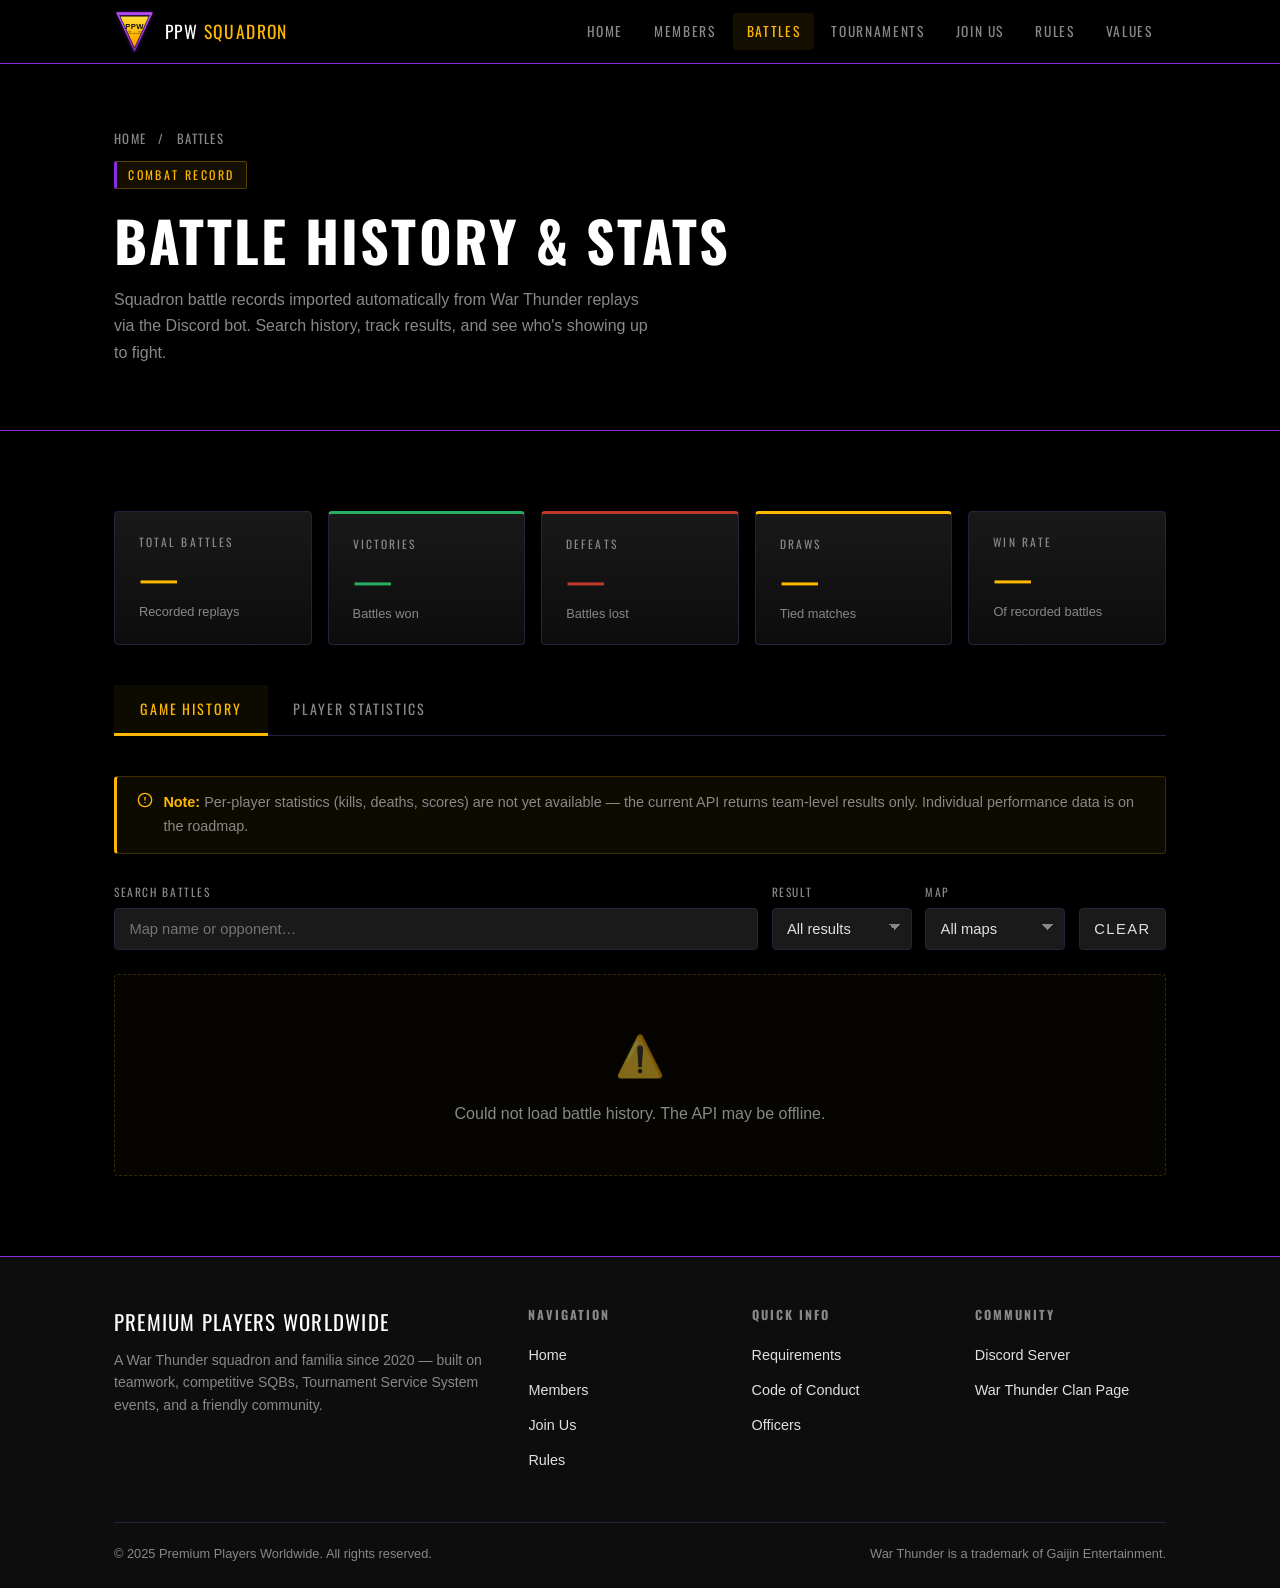
==== commit a56ce7ef: "Update descriptions and terminology for clarity across multiple HTML files" ====
--- a/battles.html
+++ b/battles.html
@@ -770,7 +770,7 @@
           <div class="footer-brand-name">Premium Players Worldwide</div>
           <p class="footer-brand-desc">
             A War Thunder squadron and familia since 2020 — built on teamwork,
-            competitive SQBs, TSS events, and a friendly community.
+            competitive SQBs, Tournament Service System events, and a friendly community.
           </p>
         </div>
         <div class="footer-col">
@@ -1019,7 +1019,7 @@
       container.innerHTML = '<div class="battles-loading"><div class="battles-loading-spinner"></div><div>Loading battle history…</div></div>';
 
       try {
-        const response = await fetch(`${apiBase}/api/squadron-battle-log?limit=50`, {
+        const response = await fetch(`${apiBase}/api/squadron-battle-log?limit=50&tag=WTPPW`, {
           cache: 'no-store',
           headers: buildApiHeaders()
         });
@@ -1029,7 +1029,11 @@
         }
 
         const data = await response.json();
-        allGames = Array.isArray(data.recentReplays) ? data.recentReplays : [];
+        const raw = Array.isArray(data.recentReplays) ? data.recentReplays : [];
+        allGames = raw.filter(function (g) {
+          const label = (g.leftLabel || '').toLowerCase();
+          return label.includes('wtppw') || label.includes('premium players worldwide');
+        });
 
         updateSummaryStats(allGames);
         populateMapFilter(allGames);
--- a/style.css
+++ b/style.css
@@ -890,6 +890,14 @@
   border-color: rgba(192, 57, 43, 0.45);
 }
 
+.roster-status[data-state="warn"] {
+  border-color: rgba(255, 140, 0, 0.45);
+}
+
+.roster-status[data-state="warn"] .roster-status-meta {
+  color: rgba(255, 140, 0, 0.85);
+}
+
 .rank-badge {
   display: inline-block;
   font-family: var(--font-heading);
@@ -905,6 +913,26 @@
 .rank-officer   { color: #9B3BF2; border-color: #9B3BF2; background: rgba(155,59,242,0.10); }
 .rank-sergeant  { color: #27ae60; border-color: #27ae60; background: rgba(39,174,96,0.08); }
 .rank-private   { color: var(--color-text-muted); border-color: var(--color-border); background: transparent; }
+
+/* Top-player name glow effects */
+.rating-top1 {
+  text-shadow: 0 0 14px rgba(255,184,0,0.75), 0 0 5px rgba(255,184,0,0.45);
+  animation: top1-shimmer 2.5s ease-in-out infinite;
+}
+.rating-top2 { text-shadow: 0 0 10px rgba(192,192,192,0.65), 0 0 4px rgba(192,192,192,0.35); }
+.rating-top3 { text-shadow: 0 0 9px rgba(205,127,50,0.6), 0 0 4px rgba(205,127,50,0.3); }
+
+@keyframes top1-shimmer {
+  0%, 100% { opacity: 1; }
+  50%       { opacity: 0.72; }
+}
+
+.top-icon {
+  margin-right: 0.3rem;
+  font-size: 0.95rem;
+  vertical-align: middle;
+  display: inline-block;
+}
 
 @media (max-width: 900px) {
   .battle-log-summary {
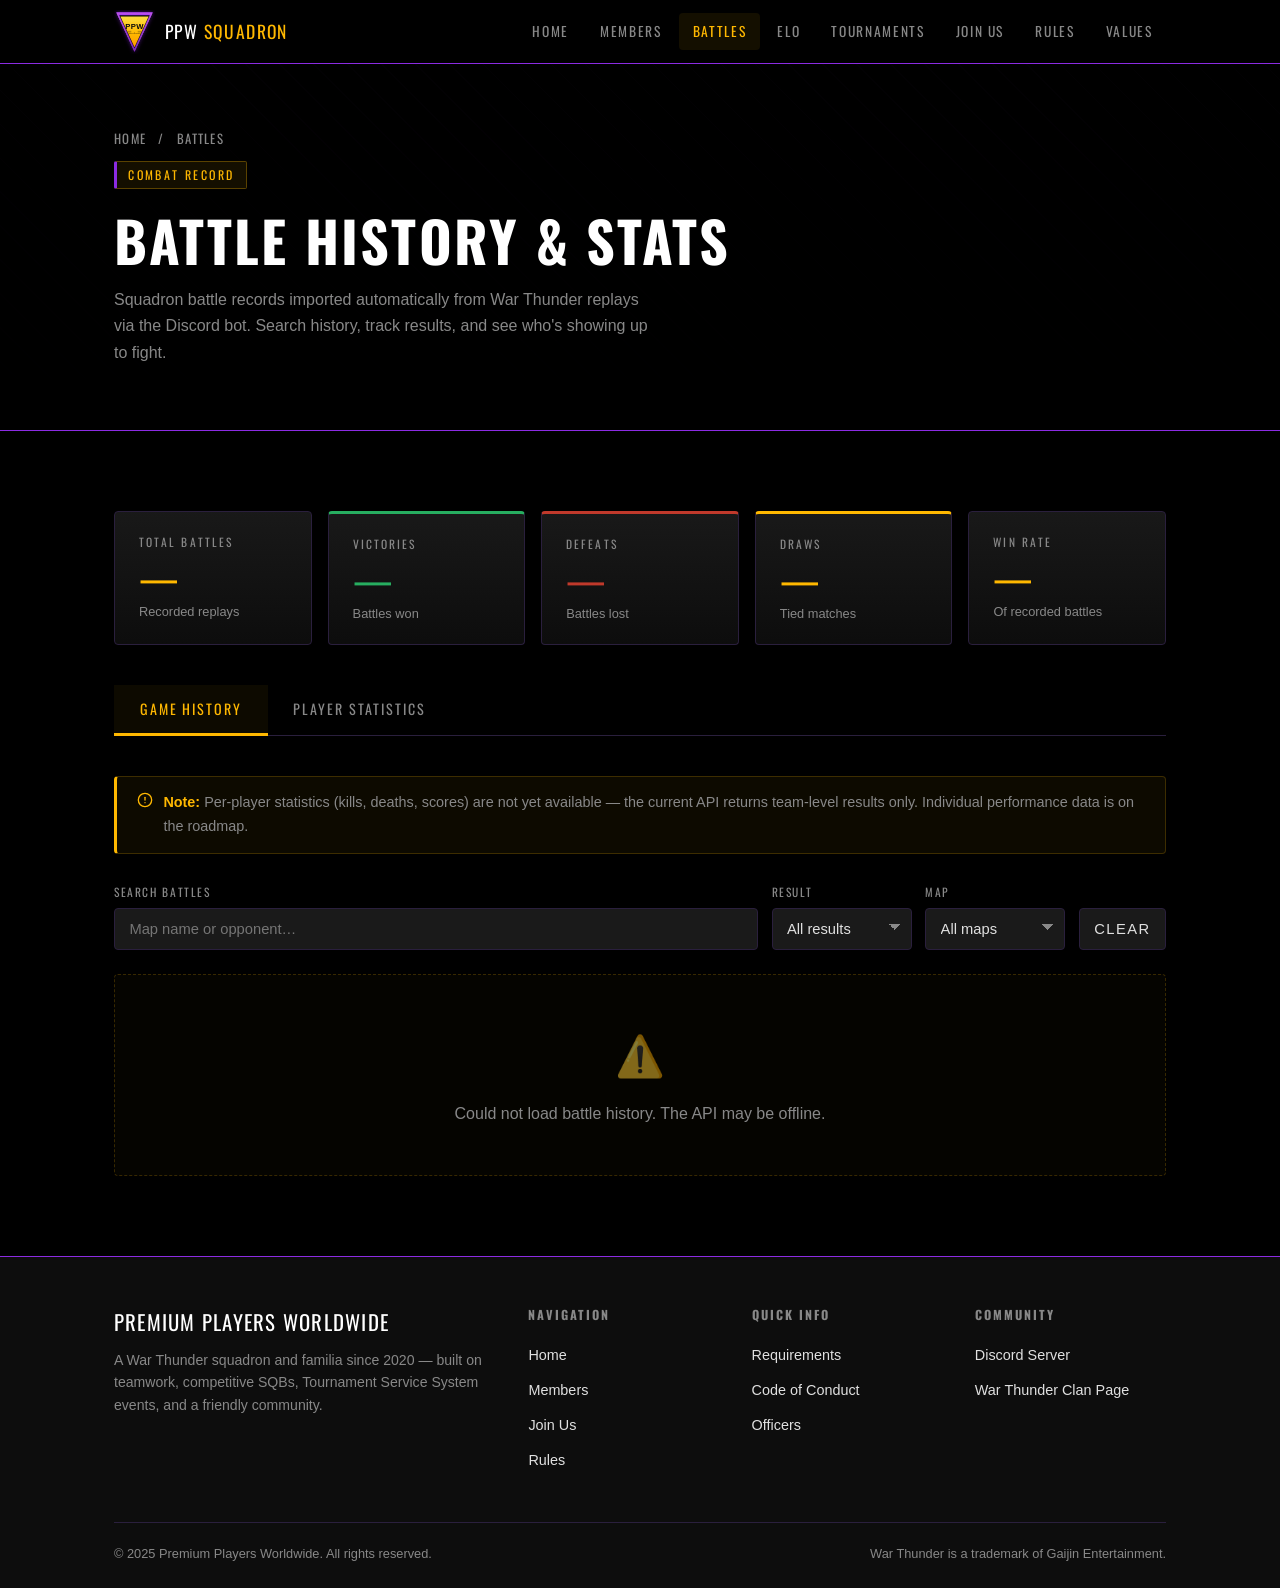
==== commit b087cb84: "Add ELO leaderboard page and update navigation links across multiple HTML files" ====
--- a/battles.html
+++ b/battles.html
@@ -574,6 +574,7 @@
         <li><a href="index.html">Home</a></li>
         <li><a href="members.html">Members</a></li>
         <li><a href="battles.html" class="active">Battles</a></li>
+        <li><a href="elo.html">ELO</a></li>
         <li><a href="tournaments.html">Tournaments</a></li>
         <li><a href="recruitment.html">Join Us</a></li>
         <li><a href="rules.html">Rules</a></li>
--- a/style.css
+++ b/style.css
@@ -1308,3 +1308,250 @@
   .nav-links.open { display: flex; }
   .nav-hamburger  { display: flex; }
 }
+
+/* ─── Player Profile Modal ─────────────────────────────────────────────────── */
+
+.modal-overlay {
+  display: none;
+  position: fixed;
+  inset: 0;
+  z-index: 1000;
+  background: rgba(0, 0, 0, 0.75);
+  backdrop-filter: blur(4px);
+  align-items: center;
+  justify-content: center;
+  padding: 1rem;
+}
+.modal-overlay.modal-open { display: flex; }
+
+.modal-card {
+  position: relative;
+  background: var(--color-surface-2);
+  border: 1px solid var(--color-border);
+  border-radius: 6px;
+  width: 100%;
+  max-width: 660px;
+  max-height: 90vh;
+  overflow-y: auto;
+  padding: 2rem;
+  box-shadow: 0 0 40px rgba(139, 43, 226, 0.25);
+}
+
+.modal-close {
+  position: absolute;
+  top: 0.875rem;
+  right: 0.875rem;
+  background: transparent;
+  border: 1px solid var(--color-border);
+  color: var(--color-text-muted);
+  font-size: 1rem;
+  line-height: 1;
+  width: 2rem;
+  height: 2rem;
+  border-radius: var(--radius);
+  cursor: pointer;
+  transition: color var(--transition), border-color var(--transition);
+}
+.modal-close:hover { color: var(--color-heading); border-color: var(--color-accent); }
+
+/* Header */
+.modal-header {
+  display: flex;
+  align-items: flex-start;
+  justify-content: space-between;
+  gap: 1rem;
+  margin-bottom: 1.5rem;
+}
+.modal-player-name {
+  font-family: var(--font-heading);
+  font-size: 1.6rem;
+  font-weight: 700;
+  color: var(--color-heading);
+  margin: 0 0 0.4rem;
+  letter-spacing: 0.02em;
+}
+.modal-header-meta {
+  display: flex;
+  flex-wrap: wrap;
+  align-items: center;
+  gap: 0.5rem;
+}
+.modal-wt-rank {
+  font-size: 0.78rem;
+  color: var(--color-accent);
+  font-weight: 600;
+}
+.modal-join-date {
+  font-size: 0.75rem;
+  color: var(--color-text-muted);
+}
+.modal-wt-link {
+  white-space: nowrap;
+  flex-shrink: 0;
+  font-size: 0.8rem;
+  padding: 0.35rem 0.75rem;
+}
+
+/* Stats grid */
+.modal-stats-grid {
+  display: grid;
+  grid-template-columns: repeat(auto-fill, minmax(90px, 1fr));
+  gap: 0.75rem;
+  background: var(--color-surface);
+  border: 1px solid var(--color-border);
+  border-radius: var(--radius);
+  padding: 1rem;
+  margin-bottom: 1.5rem;
+}
+.modal-stat {
+  display: flex;
+  flex-direction: column;
+  align-items: center;
+  gap: 0.15rem;
+}
+.modal-stat-value {
+  font-family: var(--font-heading);
+  font-size: 1.25rem;
+  font-weight: 700;
+  color: var(--color-heading);
+  line-height: 1.1;
+}
+.modal-stat-label {
+  font-size: 0.68rem;
+  color: var(--color-text-muted);
+  text-transform: uppercase;
+  letter-spacing: 0.06em;
+}
+
+/* Sections */
+.modal-section { margin-bottom: 1.5rem; }
+.modal-section-title {
+  font-family: var(--font-heading);
+  font-size: 0.8rem;
+  font-weight: 600;
+  color: var(--color-text-muted);
+  text-transform: uppercase;
+  letter-spacing: 0.1em;
+  margin: 0 0 0.75rem;
+}
+
+/* Achievement chips */
+.achievement-grid {
+  display: flex;
+  flex-wrap: wrap;
+  gap: 0.5rem;
+}
+.achievement-chip {
+  display: flex;
+  align-items: center;
+  gap: 0.35rem;
+  background: rgba(255, 184, 0, 0.08);
+  border: 1px solid rgba(255, 184, 0, 0.35);
+  border-radius: 2rem;
+  padding: 0.3rem 0.7rem;
+  cursor: default;
+  transition: background var(--transition), border-color var(--transition);
+}
+.achievement-chip:hover {
+  background: rgba(255, 184, 0, 0.15);
+  border-color: var(--color-accent);
+}
+.achievement-icon { font-size: 1rem; line-height: 1; }
+.achievement-name {
+  font-size: 0.78rem;
+  font-weight: 600;
+  color: var(--color-accent);
+  white-space: nowrap;
+}
+.achievement-season {
+  font-size: 0.68rem;
+  color: var(--color-text-muted);
+  white-space: nowrap;
+}
+
+/* War Thunder medals */
+.wt-medals-row {
+  display: flex;
+  flex-wrap: wrap;
+  gap: 0.5rem;
+  align-items: center;
+}
+.wt-medal-icon {
+  width: 40px;
+  height: 40px;
+  object-fit: contain;
+  border-radius: var(--radius);
+  background: var(--color-surface);
+  border: 1px solid var(--color-border);
+  padding: 2px;
+}
+
+/* Recent matches table */
+.modal-matches-wrap { overflow-x: auto; }
+.modal-matches-table {
+  width: 100%;
+  border-collapse: collapse;
+  font-size: 0.8rem;
+}
+.modal-matches-table th {
+  text-align: left;
+  padding: 0.3rem 0.5rem;
+  color: var(--color-text-muted);
+  font-weight: 600;
+  font-size: 0.7rem;
+  text-transform: uppercase;
+  letter-spacing: 0.05em;
+  border-bottom: 1px solid var(--color-border);
+}
+.modal-matches-table td {
+  padding: 0.35rem 0.5rem;
+  color: var(--color-text);
+  border-bottom: 1px solid rgba(42, 31, 61, 0.5);
+}
+.match-map { color: var(--color-heading); font-weight: 500; max-width: 130px; overflow: hidden; text-overflow: ellipsis; white-space: nowrap; }
+.match-vehicle { color: var(--color-text-muted); max-width: 100px; overflow: hidden; text-overflow: ellipsis; white-space: nowrap; }
+.match-result {
+  display: inline-block;
+  font-weight: 700;
+  font-size: 0.72rem;
+  padding: 0.1rem 0.4rem;
+  border-radius: var(--radius);
+}
+.match-win  { background: rgba(39, 174, 96, 0.2);  color: var(--color-green); }
+.match-loss { background: rgba(192, 57, 43, 0.2);   color: var(--color-red); }
+.match-tie  { background: rgba(136, 136, 136, 0.15); color: var(--color-text-muted); }
+
+/* Loading state */
+.modal-loading {
+  display: flex;
+  align-items: center;
+  justify-content: center;
+  gap: 0.75rem;
+  padding: 3rem 1rem;
+  color: var(--color-text-muted);
+  font-size: 0.9rem;
+}
+.modal-spinner {
+  display: inline-block;
+  width: 1.2rem;
+  height: 1.2rem;
+  border: 2px solid var(--color-border);
+  border-top-color: var(--color-accent);
+  border-radius: 50%;
+  animation: spin 0.7s linear infinite;
+}
+@keyframes spin { to { transform: rotate(360deg); } }
+
+.modal-no-data {
+  color: var(--color-text-muted);
+  font-size: 0.85rem;
+  text-align: center;
+  padding: 1.5rem 0;
+}
+
+@media (max-width: 640px) {
+  .modal-card { padding: 1.25rem; max-height: 95vh; }
+  .modal-player-name { font-size: 1.3rem; }
+  .modal-stats-grid { grid-template-columns: repeat(3, 1fr); }
+  .modal-header { flex-direction: column; }
+}
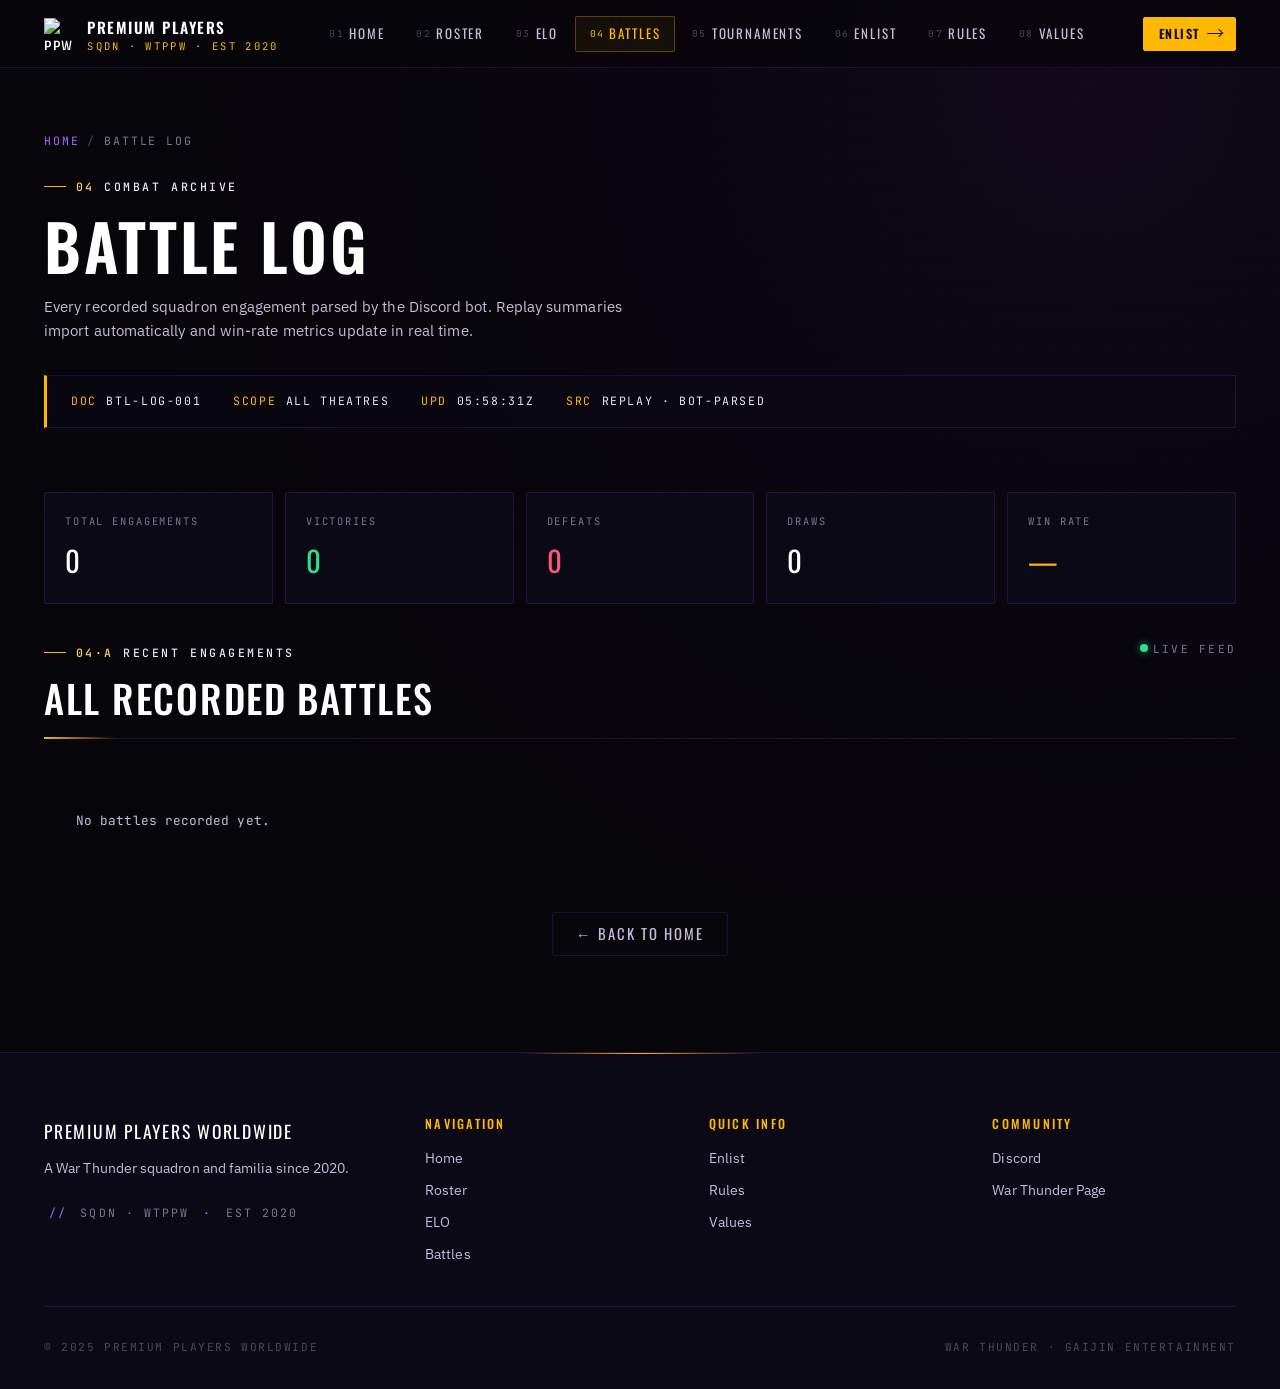
==== commit f452395f: "Add ELO leaderboard and Members page logic with API integration - Implemented ELO leaderboard functi" ====
--- a/battles.html
+++ b/battles.html
@@ -3,1112 +3,233 @@
 <head>
   <meta charset="UTF-8" />
   <meta name="viewport" content="width=device-width, initial-scale=1.0" />
-  <title>Battle History &amp; Statistics — PPW Squadron</title>
-  <meta name="description" content="View our squadron battle history, search completed battles, and see player statistics." />
-  <meta name="theme-color" content="#000000" />
-  <link rel="icon" href="images/logo.svg" type="image/svg+xml" />
+  <title>Battle Log — PPW Squadron</title>
+  <meta name="theme-color" content="#07060A" />
+  <meta name="ppw-api-base" content="https://ppw-api.ensignenterprises.com" />
+  <meta name="ppw-api-key" content="72b2854e8e1d3ff73d92992858556b13983392c4e9f0d4d981865be66ccab46f" />
+  <link rel="icon" href="images/logo.png" type="image/png" />
   <link rel="preconnect" href="https://fonts.googleapis.com" />
   <link rel="preconnect" href="https://fonts.gstatic.com" crossorigin />
-  <link href="https://fonts.googleapis.com/css2?family=Oswald:wght@400;500;600;700&display=swap" rel="stylesheet" />
+  <link href="https://fonts.googleapis.com/css2?family=Oswald:wght@400;500;600;700&family=JetBrains+Mono:wght@400;500;700&family=IBM+Plex+Sans:wght@300;400;500;600;700&display=swap" rel="stylesheet" />
   <link rel="stylesheet" href="style.css" />
-  <meta name="ppw-api-base" content="https://ppw-api.ensignenterprises.com" />
-  <meta name="ppw-api-key" content="72b2854e8e1d3ff73d92992858556b13983392c4e9f0d4d981865be66ccab46f" />
   <style>
-    /* ── Battles-page overrides ── */
-
-    /* Tab bar */
-    .battles-tabs {
-      display: flex;
-      gap: 0;
-      border-bottom: 1px solid var(--color-border);
-      margin-bottom: 2.5rem;
-    }
-
-    .battles-tab-btn {
-      position: relative;
-      padding: 0.85rem 1.6rem;
-      background: none;
-      border: none;
-      border-bottom: 3px solid transparent;
-      color: var(--color-text-muted);
-      font-family: var(--font-heading);
-      font-size: 0.88rem;
-      letter-spacing: 0.14em;
+    .battle-summary { display: grid; grid-template-columns: repeat(5, 1fr); gap: 0.75rem; margin-bottom: 2rem; }
+    .bs-card { padding: 1.25rem; background: var(--ink-1); border: 1px solid var(--purple-line); border-radius: var(--r); }
+    .bs-card .k { font-family: var(--font-mono); font-size: 0.65rem; letter-spacing: 0.18em; text-transform: uppercase; color: var(--fg-mute); margin-bottom: 0.5rem; }
+    .bs-card .v { font-family: var(--font-display); font-size: 1.8rem; letter-spacing: 0.04em; color: var(--gold); }
+    .bs-card .v.win { color: var(--win); }
+    .bs-card .v.loss { color: var(--loss); }
+    .bs-card .v.fg { color: #fff; }
+    @media (max-width: 900px) { .battle-summary { grid-template-columns: repeat(2, 1fr); } }
+
+    .battle-list { display: flex; flex-direction: column; gap: 0.6rem; }
+    .battle-row {
+      display: grid;
+      grid-template-columns: 90px 1.6fr 1fr auto auto;
+      gap: 1rem;
+      align-items: center;
+      padding: 1.25rem 1.5rem;
+      background: var(--ink-1);
+      border: 1px solid var(--purple-line);
+      border-radius: var(--r);
+      transition: all var(--t);
+      cursor: pointer;
+    }
+    .battle-row:hover { border-color: var(--gold-line); background: var(--ink-2); }
+    .battle-row .when { font-family: var(--font-mono); font-size: 0.72rem; letter-spacing: 0.12em; color: var(--fg-mute); text-transform: uppercase; }
+    .battle-row .when .d { display: block; font-family: var(--font-display); font-size: 1.4rem; color: var(--gold); letter-spacing: 0.04em; line-height: 1; }
+    .battle-row .map { font-family: var(--font-display); font-size: 1.1rem; letter-spacing: 0.04em; color: #fff; text-transform: uppercase; }
+    .battle-row .vs { font-family: var(--font-mono); font-size: 0.72rem; color: var(--fg-mute); letter-spacing: 0.14em; text-transform: uppercase; margin-top: 0.25rem; }
+    .battle-row .mode { font-family: var(--font-mono); font-size: 0.72rem; letter-spacing: 0.14em; color: var(--purple-2); text-transform: uppercase; }
+    .battle-row .score { font-family: var(--font-display); font-size: 1.2rem; color: var(--fg); letter-spacing: 0.06em; white-space: nowrap; }
+    .battle-row .res {
+      font-family: var(--font-mono);
+      font-size: 0.72rem;
+      letter-spacing: 0.16em;
+      padding: 0.3em 0.85em;
+      border: 1px solid currentColor;
+      border-radius: var(--r);
       text-transform: uppercase;
-      cursor: pointer;
-      transition: color var(--transition), border-color var(--transition), background var(--transition);
-      margin-bottom: -1px;
-    }
-
-    .battles-tab-btn:hover {
-      color: var(--color-text);
-      background: rgba(255,184,0,0.04);
-    }
-
-    .battles-tab-btn.active {
-      color: var(--color-accent);
-      border-bottom-color: var(--color-accent);
-      background: rgba(255,184,0,0.05);
-    }
-
-    .battles-tab-content { display: none; }
-    .battles-tab-content.active { display: block; }
-
-    /* Dashboard stats strip */
-    .battles-summary {
-      display: grid;
-      grid-template-columns: repeat(5, 1fr);
-      gap: 1rem;
-      margin-bottom: 2.5rem;
-    }
-
-    .battles-stat-card {
-      background: linear-gradient(180deg, rgba(26,26,26,0.95), rgba(13,13,13,0.98));
-      border: 1px solid var(--color-border);
-      border-radius: var(--radius);
-      padding: 1.25rem 1.5rem;
-      display: flex;
-      flex-direction: column;
-      gap: 0.35rem;
-    }
-
-    .battles-stat-card.wins { border-top: 3px solid var(--color-green); }
-    .battles-stat-card.losses { border-top: 3px solid var(--color-red); }
-    .battles-stat-card.draws { border-top: 3px solid var(--color-accent); }
-
-    .battles-stat-label {
-      font-family: var(--font-heading);
-      font-size: 0.72rem;
-      letter-spacing: 0.18em;
-      text-transform: uppercase;
-      color: var(--color-text-muted);
-    }
-
-    .battles-stat-value {
-      font-family: var(--font-heading);
-      font-size: clamp(1.6rem, 3vw, 2.4rem);
-      letter-spacing: 0.06em;
-      color: var(--color-accent);
-      line-height: 1;
-    }
-
-    .battles-stat-card.wins .battles-stat-value { color: var(--color-green); }
-    .battles-stat-card.losses .battles-stat-value { color: var(--color-red); }
-
-    .battles-stat-sub {
-      font-size: 0.8rem;
-      color: var(--color-text-muted);
-    }
-
-    /* Win-rate bar */
-    .winrate-bar-wrap {
-      margin: 0 0 2.5rem;
-      background: var(--color-surface);
-      border: 1px solid var(--color-border);
-      border-radius: var(--radius);
-      padding: 1.1rem 1.5rem;
-      display: flex;
-      align-items: center;
-      gap: 1.5rem;
-    }
-
-    .winrate-bar-label {
-      font-family: var(--font-heading);
-      font-size: 0.75rem;
-      letter-spacing: 0.15em;
-      text-transform: uppercase;
-      color: var(--color-text-muted);
-      white-space: nowrap;
-      min-width: 80px;
-    }
-
-    .winrate-bar-track {
-      flex: 1;
-      height: 8px;
-      background: var(--color-surface-2);
-      border-radius: 4px;
-      overflow: hidden;
-      display: flex;
-    }
-
-    .winrate-bar-win {
-      height: 100%;
-      background: var(--color-green);
-      transition: width 0.6s ease;
-    }
-    .winrate-bar-draw {
-      height: 100%;
-      background: var(--color-accent);
-      transition: width 0.6s ease;
-    }
-    .winrate-bar-loss {
-      height: 100%;
-      background: var(--color-red);
-      transition: width 0.6s ease;
-    }
-
-    .winrate-legend {
-      display: flex;
-      gap: 1.25rem;
-      flex-shrink: 0;
-    }
-
-    .winrate-legend-item {
-      display: flex;
-      align-items: center;
-      gap: 0.4rem;
-      font-size: 0.8rem;
-      color: var(--color-text-muted);
-      font-family: var(--font-heading);
-      letter-spacing: 0.08em;
-      text-transform: uppercase;
-    }
-
-    .winrate-legend-dot {
-      width: 8px;
-      height: 8px;
-      border-radius: 2px;
-      flex-shrink: 0;
-    }
-
-    /* Search / filter toolbar */
-    .battles-toolbar {
-      display: grid;
-      grid-template-columns: 1fr auto auto auto;
-      gap: 0.85rem;
-      align-items: end;
-      margin-bottom: 1.5rem;
-    }
-
-    .battles-toolbar-field {
-      display: flex;
-      flex-direction: column;
-      gap: 0.4rem;
-    }
-
-    .battles-toolbar-field label {
-      font-family: var(--font-heading);
-      font-size: 0.72rem;
-      letter-spacing: 0.14em;
-      text-transform: uppercase;
-      color: var(--color-text-muted);
-    }
-
-    .battles-control {
-      height: 42px;
-      border-radius: var(--radius);
-      border: 1px solid var(--color-border);
-      background: var(--color-surface-2);
-      color: var(--color-text);
-      font-family: var(--font-body);
-      font-size: 0.92rem;
-      padding: 0 0.9rem;
-      transition: border-color var(--transition), box-shadow var(--transition);
-    }
-
-    .battles-control:focus {
-      outline: none;
-      border-color: var(--color-accent);
-      box-shadow: 0 0 0 3px rgba(255,184,0,0.1);
-    }
-
-    select.battles-control {
-      appearance: none;
-      background-image: linear-gradient(45deg, transparent 50%, var(--color-text-muted) 50%),
-                        linear-gradient(135deg, var(--color-text-muted) 50%, transparent 50%);
-      background-position: calc(100% - 16px) calc(50% - 2px), calc(100% - 10px) calc(50% - 2px);
-      background-size: 6px 6px, 6px 6px;
-      background-repeat: no-repeat;
-      padding-right: 2rem;
-      min-width: 140px;
-      cursor: pointer;
-    }
-
-    /* Battle list */
-    .battles-list {
-      display: flex;
-      flex-direction: column;
-      gap: 0.85rem;
-    }
-
-    /* Battle card (extends .battle-log-item) */
-    .battle-card {
-      background: linear-gradient(180deg, rgba(20,20,20,0.95), rgba(10,10,10,0.98));
-      border: 1px solid var(--color-border);
-      border-left: 4px solid var(--color-purple);
-      border-radius: var(--radius);
-      padding: 1.25rem 1.4rem;
-      transition: border-color var(--transition), box-shadow var(--transition);
-      cursor: default;
-    }
-
-    .battle-card:hover {
-      border-color: var(--color-purple);
-      box-shadow: 0 4px 24px rgba(0,0,0,0.5), 0 0 12px var(--color-purple-glow);
-    }
-
-    .battle-card.win {
-      border-left-color: var(--color-green);
-    }
-    .battle-card.win:hover {
-      border-color: var(--color-green);
-      box-shadow: 0 4px 24px rgba(0,0,0,0.5), 0 0 12px rgba(39,174,96,0.2);
-    }
-
-    .battle-card.loss {
-      border-left-color: var(--color-red);
-    }
-    .battle-card.loss:hover {
-      border-color: var(--color-red);
-      box-shadow: 0 4px 24px rgba(0,0,0,0.5), 0 0 12px rgba(192,57,43,0.2);
-    }
-
-    .battle-card.draw {
-      border-left-color: var(--color-accent);
-    }
-
-    .battle-card-top {
-      display: flex;
-      align-items: flex-start;
-      justify-content: space-between;
-      gap: 1rem;
-      margin-bottom: 0.85rem;
-    }
-
-    .battle-card-map {
-      font-family: var(--font-heading);
-      font-size: 1.05rem;
-      letter-spacing: 0.08em;
-      text-transform: uppercase;
-      color: var(--color-heading);
-    }
-
-    .battle-card-date {
-      font-size: 0.82rem;
-      color: var(--color-text-muted);
-      margin-top: 0.2rem;
-    }
-
-    .battle-result-badge {
-      display: inline-flex;
-      align-items: center;
-      gap: 0.4rem;
-      font-family: var(--font-heading);
-      font-size: 0.78rem;
-      letter-spacing: 0.14em;
-      text-transform: uppercase;
-      padding: 0.3rem 0.8rem;
-      border-radius: 2px;
-      border: 1px solid;
-      flex-shrink: 0;
-    }
-
-    .battle-result-badge.win {
-      color: var(--color-green);
-      border-color: var(--color-green);
-      background: rgba(39,174,96,0.08);
-    }
-
-    .battle-result-badge.loss {
-      color: var(--color-red);
-      border-color: var(--color-red);
-      background: rgba(192,57,43,0.08);
-    }
-
-    .battle-result-badge.draw {
-      color: var(--color-accent);
-      border-color: rgba(255,184,0,0.4);
-      background: rgba(255,184,0,0.06);
-    }
-
-    .battle-card-body {
-      display: grid;
-      grid-template-columns: auto 1fr auto;
-      align-items: center;
-      gap: 1.5rem;
-      background: rgba(0,0,0,0.3);
-      border: 1px solid rgba(255,255,255,0.04);
-      border-radius: 3px;
-      padding: 0.9rem 1.1rem;
-    }
-
-    .battle-team {
-      display: flex;
-      flex-direction: column;
-      gap: 0.15rem;
-    }
-
-    .battle-team-label {
-      font-size: 0.72rem;
-      color: var(--color-text-muted);
-      font-family: var(--font-heading);
-      letter-spacing: 0.12em;
-      text-transform: uppercase;
-    }
-
-    .battle-team-name {
-      font-family: var(--font-heading);
-      font-size: 0.95rem;
-      letter-spacing: 0.06em;
-      color: var(--color-heading);
-    }
-
-    .battle-score {
-      text-align: center;
-    }
-
-    .battle-score-value {
-      font-family: var(--font-heading);
-      font-size: clamp(1.4rem, 3vw, 2rem);
-      letter-spacing: 0.1em;
-      color: var(--color-accent);
-      line-height: 1;
-    }
-
-    .battle-score-label {
-      font-size: 0.72rem;
-      color: var(--color-text-muted);
-      font-family: var(--font-heading);
-      letter-spacing: 0.12em;
-      text-transform: uppercase;
-      margin-top: 0.2rem;
-    }
-
-    .battle-card-note {
-      margin-top: 0.75rem;
-      font-size: 0.88rem;
-      color: var(--color-text-muted);
-    }
-
-    .battle-card-meta {
-      display: flex;
-      gap: 1.5rem;
-      margin-top: 0.65rem;
-      font-size: 0.82rem;
-      color: var(--color-text-muted);
-      font-family: var(--font-heading);
-      letter-spacing: 0.08em;
-      text-transform: uppercase;
-    }
-
-    .battle-card-meta span { white-space: nowrap; }
-
-    /* Empty / loading states */
-    .battles-empty {
-      text-align: center;
-      padding: 3rem 1.5rem;
-      border: 1px dashed rgba(255,184,0,0.2);
-      border-radius: var(--radius);
-      color: var(--color-text-muted);
-      background: rgba(255,184,0,0.02);
-    }
-
-    .battles-empty-icon {
-      font-size: 2.5rem;
-      margin-bottom: 0.75rem;
-      opacity: 0.5;
-    }
-
-    .battles-loading {
-      text-align: center;
-      padding: 3rem;
-      color: var(--color-text-muted);
-    }
-
-    .battles-loading-spinner {
-      display: inline-block;
-      width: 28px;
-      height: 28px;
-      border: 2px solid var(--color-border);
-      border-top-color: var(--color-accent);
-      border-radius: 50%;
-      animation: spin 0.8s linear infinite;
-      margin-bottom: 0.75rem;
-    }
-
-    @keyframes spin { to { transform: rotate(360deg); } }
-
-    /* API notice */
-    .api-notice {
-      background: rgba(255,184,0,0.05);
-      border: 1px solid rgba(255,184,0,0.2);
-      border-left: 3px solid var(--color-accent);
-      border-radius: var(--radius);
-      padding: 0.9rem 1.25rem;
-      margin-bottom: 1.75rem;
-      color: var(--color-text-muted);
-      font-size: 0.9rem;
-      display: flex;
-      align-items: flex-start;
-      gap: 0.65rem;
-    }
-
-    .api-notice strong { color: var(--color-accent); }
-
-    /* ── Player Stats tab ── */
-    .player-stats-summary {
-      display: grid;
-      grid-template-columns: repeat(3, 1fr);
-      gap: 1rem;
-      margin-bottom: 2rem;
-    }
-
-    .player-stats-table-wrap {
-      border: 1px solid var(--color-border);
-      border-radius: var(--radius);
-      overflow: hidden;
-    }
-
-    .player-stats-table {
-      width: 100%;
-      border-collapse: collapse;
-    }
-
-    .player-stats-table th {
-      background: var(--color-surface-2);
-      color: var(--color-text-muted);
-      font-family: var(--font-heading);
-      font-size: 0.75rem;
-      letter-spacing: 0.14em;
-      text-transform: uppercase;
-      padding: 0.9rem 1.25rem;
-      text-align: left;
-      border-bottom: 1px solid var(--color-border);
-      white-space: nowrap;
-    }
-
-    .player-stats-table td {
-      padding: 0.85rem 1.25rem;
-      border-bottom: 1px solid var(--color-border);
-      font-size: 0.95rem;
-      vertical-align: middle;
-      color: var(--color-text);
-    }
-
-    .player-stats-table tr:last-child td { border-bottom: none; }
-
-    .player-stats-table tr:hover td { background: rgba(139,43,226,0.05); }
-
-    .player-rank-num {
-      font-family: var(--font-heading);
-      color: var(--color-text-muted);
-      font-size: 0.85rem;
-      letter-spacing: 0.08em;
-    }
-
-    .player-stat-name {
-      font-weight: 600;
-      color: var(--color-heading);
-    }
-
-    .player-stat-bar-cell { min-width: 120px; }
-
-    .player-stat-bar-track {
-      height: 4px;
-      background: var(--color-surface-2);
-      border-radius: 2px;
-      overflow: hidden;
-      margin-top: 0.3rem;
-    }
-
-    .player-stat-bar-fill {
-      height: 100%;
-      background: var(--color-purple);
-      border-radius: 2px;
-    }
-
-    .player-stat-pct {
-      font-family: var(--font-heading);
-      font-size: 0.88rem;
-      color: var(--color-accent);
-    }
-
-    /* ── Responsive ── */
-    @media (max-width: 900px) {
-      .battles-summary {
-        grid-template-columns: repeat(3, 1fr);
-      }
-      .battles-toolbar {
-        grid-template-columns: 1fr 1fr;
-      }
-      .player-stats-summary {
-        grid-template-columns: repeat(2, 1fr);
-      }
-    }
-
-    @media (max-width: 640px) {
-      .battles-summary {
-        grid-template-columns: repeat(2, 1fr);
-      }
-      .battles-toolbar {
-        grid-template-columns: 1fr;
-      }
-      .battle-card-body {
-        grid-template-columns: 1fr;
-        gap: 0.75rem;
-        text-align: center;
-      }
-      .battle-card-meta {
-        flex-wrap: wrap;
-        gap: 0.75rem;
-      }
-      .winrate-bar-wrap {
-        flex-wrap: wrap;
-      }
-      .player-stats-summary {
-        grid-template-columns: 1fr;
-      }
+    }
+    .battle-row.win .res { color: var(--win); background: rgba(45,224,140,0.06); }
+    .battle-row.loss .res { color: var(--loss); background: rgba(255,85,119,0.06); }
+    .battle-row.tie .res { color: var(--neutral); background: rgba(124,184,255,0.06); }
+
+    @media (max-width: 720px) {
+      .battle-row { grid-template-columns: 1fr; padding: 1rem; }
+      .battle-row .when { display: flex; gap: 0.5rem; align-items: baseline; }
+      .battle-row .when .d { display: inline; font-size: 1rem; }
     }
   </style>
 </head>
 <body>
-
-  <!-- ===== NAVIGATION ===== -->
-  <nav class="navbar">
+  <nav class="nav">
     <div class="container">
       <a href="index.html" class="nav-brand">
-        <img src="images/logo.svg" alt="PPW Logo" class="nav-logo" />
-        <span class="nav-brand-text">PPW <span class="nav-brand-sub">Squadron</span></span>
+        <img src="images/logo.png" alt="PPW" />
+        <div><span class="name">Premium Players</span><span class="sub">SQDN · WTPPW · EST 2020</span></div>
       </a>
       <ul class="nav-links" id="nav-links">
-        <li><a href="index.html">Home</a></li>
-        <li><a href="members.html">Members</a></li>
-        <li><a href="battles.html" class="active">Battles</a></li>
-        <li><a href="elo.html">ELO</a></li>
-        <li><a href="tournaments.html">Tournaments</a></li>
-        <li><a href="recruitment.html">Join Us</a></li>
-        <li><a href="rules.html">Rules</a></li>
-        <li><a href="values.html">Values</a></li>
+        <li><a href="index.html"       data-num="01">Home</a></li>
+        <li><a href="members.html"     data-num="02">Roster</a></li>
+        <li><a href="elo.html"         data-num="03">ELO</a></li>
+        <li><a href="battles.html"     data-num="04" class="active">Battles</a></li>
+        <li><a href="tournaments.html" data-num="05">Tournaments</a></li>
+        <li><a href="recruitment.html" data-num="06">Enlist</a></li>
+        <li><a href="rules.html"       data-num="07">Rules</a></li>
+        <li><a href="values.html"      data-num="08">Values</a></li>
       </ul>
-      <button class="nav-hamburger" id="nav-toggle" aria-label="Toggle navigation" aria-expanded="false">
-        <span></span><span></span><span></span>
-      </button>
+      <a href="recruitment.html" class="btn btn-primary btn-sm nav-cta">Enlist <span class="caret"></span></a>
+      <button class="nav-hamburger" id="nav-toggle" aria-label="Toggle nav" aria-expanded="false"><span></span><span></span><span></span></button>
     </div>
   </nav>
 
-  <!-- ===== PAGE HERO ===== -->
-  <div class="page-hero">
-    <div class="container">
-      <p class="breadcrumb">
-        <a href="index.html">Home</a>
-        <span>/</span>
-        Battles
-      </p>
-      <div class="section-label">Combat Record</div>
-      <h1>Battle History &amp; Stats</h1>
-      <p class="text-muted mt-2" style="max-width: 540px;">
-        Squadron battle records imported automatically from War Thunder replays via the Discord bot.
-        Search history, track results, and see who's showing up to fight.
-      </p>
-    </div>
-  </div>
-
-  <!-- ===== MAIN CONTENT ===== -->
-  <section>
-    <div class="container">
-
-      <!-- Dashboard summary strip -->
-      <div class="battles-summary" id="battles-summary">
-        <div class="battles-stat-card">
-          <div class="battles-stat-label">Total Battles</div>
-          <div class="battles-stat-value" id="stat-total">—</div>
-          <div class="battles-stat-sub">Recorded replays</div>
-        </div>
-        <div class="battles-stat-card wins">
-          <div class="battles-stat-label">Victories</div>
-          <div class="battles-stat-value" id="stat-wins">—</div>
-          <div class="battles-stat-sub">Battles won</div>
-        </div>
-        <div class="battles-stat-card losses">
-          <div class="battles-stat-label">Defeats</div>
-          <div class="battles-stat-value" id="stat-losses">—</div>
-          <div class="battles-stat-sub">Battles lost</div>
-        </div>
-        <div class="battles-stat-card draws">
-          <div class="battles-stat-label">Draws</div>
-          <div class="battles-stat-value" id="stat-draws">—</div>
-          <div class="battles-stat-sub">Tied matches</div>
-        </div>
-        <div class="battles-stat-card">
-          <div class="battles-stat-label">Win Rate</div>
-          <div class="battles-stat-value" id="stat-winrate">—</div>
-          <div class="battles-stat-sub">Of recorded battles</div>
+  <main class="site">
+    <header class="page-hero">
+      <div class="container">
+        <p class="crumbs"><a href="index.html">Home</a><span class="sep">/</span><span>Battle Log</span></p>
+        <div class="eyebrow"><span class="num">04</span><span class="label">Combat Archive</span></div>
+        <h1 class="mt-2">Battle Log</h1>
+        <p class="text-soft mt-2" style="max-width: 580px;">
+          Every recorded squadron engagement parsed by the Discord bot. Replay summaries import automatically and
+          win-rate metrics update in real time.
+        </p>
+        <div class="spec-strip">
+          <div><span class="k">DOC</span><span class="v">BTL-LOG-001</span></div>
+          <div><span class="k">SCOPE</span><span class="v">ALL THEATRES</span></div>
+          <div><span class="k">UPD</span><span class="v" data-clock>--:--:--Z</span></div>
+          <div><span class="k">SRC</span><span class="v">REPLAY · BOT-PARSED</span></div>
         </div>
       </div>
-
-      <!-- Win/Loss bar -->
-      <div class="winrate-bar-wrap" id="winrate-bar-wrap" style="display:none;">
-        <div class="winrate-bar-label">Record</div>
-        <div class="winrate-bar-track">
-          <div class="winrate-bar-win" id="bar-win" style="width:0%"></div>
-          <div class="winrate-bar-draw" id="bar-draw" style="width:0%"></div>
-          <div class="winrate-bar-loss" id="bar-loss" style="width:0%"></div>
-        </div>
-        <div class="winrate-legend">
-          <div class="winrate-legend-item">
-            <div class="winrate-legend-dot" style="background:var(--color-green)"></div>
-            <span id="legend-wins">W</span>
+    </header>
+
+    <section style="padding-top: 1rem;">
+      <div class="container">
+        <div class="battle-summary">
+          <div class="bs-card"><div class="k">Total Engagements</div><div class="v fg" id="bs-total">—</div></div>
+          <div class="bs-card"><div class="k">Victories</div><div class="v win" id="bs-w">—</div></div>
+          <div class="bs-card"><div class="k">Defeats</div><div class="v loss" id="bs-l">—</div></div>
+          <div class="bs-card"><div class="k">Draws</div><div class="v fg" id="bs-d">—</div></div>
+          <div class="bs-card"><div class="k">Win Rate</div><div class="v" id="bs-wr">—</div></div>
+        </div>
+
+        <div class="s-head">
+          <div>
+            <div class="eyebrow"><span class="num">04·A</span><span class="label">Recent Engagements</span></div>
+            <h2 class="mt-2">All Recorded Battles</h2>
           </div>
-          <div class="winrate-legend-item">
-            <div class="winrate-legend-dot" style="background:var(--color-accent)"></div>
-            <span id="legend-draws">D</span>
+          <div class="right"><span class="dot live"></span>LIVE FEED</div>
+        </div>
+
+        <div class="battle-list" id="battle-list">
+          <div class="skel" style="height:80px"></div>
+          <div class="skel" style="height:80px"></div>
+          <div class="skel" style="height:80px"></div>
+        </div>
+
+        <div class="text-center mt-6">
+          <a href="index.html" class="btn btn-ghost">← Back to Home</a>
+        </div>
+      </div>
+    </section>
+
+    <footer class="footer">
+      <div class="container">
+        <div class="footer-grid">
+          <div class="footer-brand">
+            <div class="name">Premium Players Worldwide</div>
+            <p class="text-soft">A War Thunder squadron and familia since 2020.</p>
+            <div class="mil mt-3"><span class="sep">//</span> SQDN · WTPPW <span class="sep">·</span> EST 2020</div>
           </div>
-          <div class="winrate-legend-item">
-            <div class="winrate-legend-dot" style="background:var(--color-red)"></div>
-            <span id="legend-losses">L</span>
-          </div>
-        </div>
+          <div><h4>Navigation</h4><ul><li><a href="index.html">Home</a></li><li><a href="members.html">Roster</a></li><li><a href="elo.html">ELO</a></li><li><a href="battles.html">Battles</a></li></ul></div>
+          <div><h4>Quick Info</h4><ul><li><a href="recruitment.html">Enlist</a></li><li><a href="rules.html">Rules</a></li><li><a href="values.html">Values</a></li></ul></div>
+          <div><h4>Community</h4><ul><li><a href="https://discord.gg/fk37SddZJg" target="_blank" rel="noopener noreferrer">Discord</a></li><li><a href="https://warthunder.com/en/community/claninfo/Premium%20Players%20Worldwide" target="_blank" rel="noopener noreferrer">War Thunder Page</a></li></ul></div>
+        </div>
+        <div class="footer-bottom"><span>© 2025 Premium Players Worldwide</span><span>War Thunder · Gaijin Entertainment</span></div>
       </div>
-
-      <!-- Tabs -->
-      <div class="battles-tabs">
-        <button class="battles-tab-btn active" data-tab="games">Game History</button>
-        <button class="battles-tab-btn" data-tab="player-stats">Player Statistics</button>
-      </div>
-
-      <!-- ===== GAME HISTORY TAB ===== -->
-      <div id="tab-games" class="battles-tab-content active">
-
-        <div class="api-notice">
-          <svg width="16" height="16" viewBox="0 0 24 24" fill="none" stroke="currentColor" stroke-width="2" stroke-linecap="round" stroke-linejoin="round" style="flex-shrink:0;margin-top:1px;color:var(--color-accent)"><circle cx="12" cy="12" r="10"/><line x1="12" y1="8" x2="12" y2="12"/><line x1="12" y1="16" x2="12.01" y2="16"/></svg>
-          <span>
-            <strong>Note:</strong> Per-player statistics (kills, deaths, scores) are not yet available — the current API returns team-level results only. Individual performance data is on the roadmap.
-          </span>
-        </div>
-
-        <div class="battles-toolbar">
-          <div class="battles-toolbar-field">
-            <label for="search-input">Search battles</label>
-            <input type="search" id="search-input" class="battles-control" placeholder="Map name or opponent…" autocomplete="off" />
-          </div>
-          <div class="battles-toolbar-field">
-            <label for="result-filter">Result</label>
-            <select id="result-filter" class="battles-control">
-              <option value="">All results</option>
-              <option value="win">Victory</option>
-              <option value="loss">Defeat</option>
-              <option value="draw">Draw</option>
-            </select>
-          </div>
-          <div class="battles-toolbar-field">
-            <label for="map-filter">Map</label>
-            <select id="map-filter" class="battles-control">
-              <option value="">All maps</option>
-            </select>
-          </div>
-          <div class="battles-toolbar-field" style="justify-content:flex-end;">
-            <label>&nbsp;</label>
-            <button class="btn btn-outline btn-sm battles-control" id="clear-filters" style="height:42px;">Clear</button>
-          </div>
-        </div>
-
-        <div id="result-count" style="font-size:0.82rem;color:var(--color-text-muted);font-family:var(--font-heading);letter-spacing:0.1em;text-transform:uppercase;margin-bottom:1rem;"></div>
-
-        <div id="games-list" class="battles-list">
-          <div class="battles-loading">
-            <div class="battles-loading-spinner"></div>
-            <div>Loading battle history…</div>
-          </div>
-        </div>
-
-      </div>
-
-      <!-- ===== PLAYER STATS TAB ===== -->
-      <div id="tab-player-stats" class="battles-tab-content">
-
-        <div class="player-stats-summary">
-          <div class="battles-stat-card">
-            <div class="battles-stat-label">Total Battles</div>
-            <div class="battles-stat-value" id="pstat-total">—</div>
-            <div class="battles-stat-sub">Recorded matches</div>
-          </div>
-          <div class="battles-stat-card">
-            <div class="battles-stat-label">Unique Players</div>
-            <div class="battles-stat-value" id="pstat-players">—</div>
-            <div class="battles-stat-sub">Members who've played</div>
-          </div>
-          <div class="battles-stat-card">
-            <div class="battles-stat-label">Top Attendee</div>
-            <div class="battles-stat-value" id="pstat-top" style="font-size:1.1rem;margin-top:auto;">—</div>
-            <div class="battles-stat-sub" id="pstat-top-count"></div>
-          </div>
-        </div>
-
-        <div class="player-stats-table-wrap">
-          <table class="player-stats-table">
-            <thead>
-              <tr>
-                <th>#</th>
-                <th>Player</th>
-                <th>Participated</th>
-                <th>Maybe</th>
-                <th>Declined</th>
-                <th>Rate</th>
-              </tr>
-            </thead>
-            <tbody id="stats-list">
-              <tr>
-                <td colspan="6">
-                  <div class="battles-loading">
-                    <div class="battles-loading-spinner"></div>
-                    <div>Loading player statistics…</div>
-                  </div>
-                </td>
-              </tr>
-            </tbody>
-          </table>
-        </div>
-
-      </div>
-    </div>
-  </section>
-
-  <!-- ===== FOOTER ===== -->
-  <footer class="site-footer">
-    <div class="container">
-      <div class="footer-grid">
-        <div>
-          <div class="footer-brand-name">Premium Players Worldwide</div>
-          <p class="footer-brand-desc">
-            A War Thunder squadron and familia since 2020 — built on teamwork,
-            competitive SQBs, Tournament Service System events, and a friendly community.
-          </p>
-        </div>
-        <div class="footer-col">
-          <h4>Navigation</h4>
-          <ul>
-            <li><a href="index.html">Home</a></li>
-            <li><a href="members.html">Members</a></li>
-            <li><a href="recruitment.html">Join Us</a></li>
-            <li><a href="rules.html">Rules</a></li>
-          </ul>
-        </div>
-        <div class="footer-col">
-          <h4>Quick Info</h4>
-          <ul>
-            <li><a href="recruitment.html#requirements">Requirements</a></li>
-            <li><a href="rules.html#conduct">Code of Conduct</a></li>
-            <li><a href="members.html#officers">Officers</a></li>
-          </ul>
-        </div>
-        <div class="footer-col">
-          <h4>Community</h4>
-          <ul>
-            <li><a href="https://discord.gg/fk37SddZJg" target="_blank" rel="noopener noreferrer">Discord Server</a></li>
-            <li><a href="https://warthunder.com/en/community/claninfo/Premium%20Players%20Worldwide" target="_blank" rel="noopener noreferrer">War Thunder Clan Page</a></li>
-          </ul>
-        </div>
-      </div>
-      <div class="footer-bottom">
-        <span>&copy; 2025 Premium Players Worldwide. All rights reserved.</span>
-        <span>War Thunder is a trademark of Gaijin Entertainment.</span>
-      </div>
-    </div>
-  </footer>
-
-  <!-- Hamburger -->
+    </footer>
+  </main>
+
+  <script src="app.js"></script>
   <script>
-    const apiBaseMeta = document.querySelector('meta[name="ppw-api-base"]');
-    const apiKeyMeta = document.querySelector('meta[name="ppw-api-key"]');
-    const apiBase = apiBaseMeta ? apiBaseMeta.getAttribute('content').replace(/\/+$/, '') : 'http://localhost:8787';
-    const apiKey = apiKeyMeta ? apiKeyMeta.getAttribute('content').trim() : '';
-
-    let allGames = [];
-    let playerStatsLoaded = false;
-
-    function escapeText(text) {
-      return String(text == null ? '' : text)
-        .replace(/&/g, '&amp;')
-        .replace(/</g, '&lt;')
-        .replace(/>/g, '&gt;')
-        .replace(/"/g, '&quot;');
-    }
-
-    function formatDate(dateStr) {
-      if (!dateStr) return 'Unknown date';
-      try {
-        var d = new Date(dateStr);
-        return d.toLocaleDateString('en-US', { month: 'short', day: 'numeric', year: 'numeric' });
-      } catch (e) {
-        return 'Unknown date';
-      }
-    }
-
-    function buildApiHeaders(extraHeaders) {
-      const headers = Object.assign({}, extraHeaders || {});
-      if (apiKey) {
-        headers['X-API-Key'] = apiKey;
-      }
-      return headers;
-    }
-
-    function getResultInfo(game) {
-      var ws = game.winnerSide;
-      if (ws === 'left') return { cls: 'win', label: 'Victory', icon: '✓' };
-      if (ws === 'right') return { cls: 'loss', label: 'Defeat', icon: '✗' };
-      if (ws === 'tie') return { cls: 'draw', label: 'Draw', icon: '=' };
-      return { cls: '', label: 'Unknown', icon: '?' };
-    }
-
-    function updateSummaryStats(games) {
-      var wins = 0;
-      var losses = 0;
-      var draws = 0;
-
-      games.forEach(function (g) {
-        var result = getResultInfo(g);
-        if (result.cls === 'win') wins++;
-        else if (result.cls === 'loss') losses++;
-        else if (result.cls === 'draw') draws++;
+  (function () {
+    var apiBase = document.querySelector('meta[name="ppw-api-base"]').content;
+    var apiKey  = document.querySelector('meta[name="ppw-api-key"]').content;
+    var monthNames = ["JAN","FEB","MAR","APR","MAY","JUN","JUL","AUG","SEP","OCT","NOV","DEC"];
+
+    function renderBattles(battles) {
+      var w = 0, l = 0, d = 0;
+      battles.forEach(function (b) {
+        if (b.result === "win") w++;
+        else if (b.result === "loss") l++;
+        else d++;
       });
-
-      var total = games.length;
-      var winrate = total > 0 ? Math.round((wins / total) * 100) : 0;
-
-      document.getElementById('stat-total').textContent = total || '—';
-      document.getElementById('stat-wins').textContent = total ? wins : '—';
-      document.getElementById('stat-losses').textContent = total ? losses : '—';
-      document.getElementById('stat-draws').textContent = total ? draws : '—';
-      document.getElementById('stat-winrate').textContent = total ? (winrate + '%') : '—';
-
-      if (total > 0) {
-        document.getElementById('bar-win').style.width = ((wins / total) * 100).toFixed(1) + '%';
-        document.getElementById('bar-draw').style.width = ((draws / total) * 100).toFixed(1) + '%';
-        document.getElementById('bar-loss').style.width = ((losses / total) * 100).toFixed(1) + '%';
-        document.getElementById('legend-wins').textContent = wins + 'W';
-        document.getElementById('legend-draws').textContent = draws + 'D';
-        document.getElementById('legend-losses').textContent = losses + 'L';
-        document.getElementById('winrate-bar-wrap').style.display = 'flex';
-      }
-    }
-
-    function renderGames(games) {
-      var container = document.getElementById('games-list');
-      var countEl = document.getElementById('result-count');
-
-      if (!games || games.length === 0) {
-        countEl.textContent = '';
-        container.innerHTML = [
-          '<div class="battles-empty">',
-            '<div class="battles-empty-icon">🏳️</div>',
-            '<div>No battles match your search. Try clearing your filters.</div>',
-          '</div>'
-        ].join('');
+      document.getElementById("bs-total").textContent = battles.length;
+      document.getElementById("bs-w").textContent = w;
+      document.getElementById("bs-l").textContent = l;
+      document.getElementById("bs-d").textContent = d;
+      document.getElementById("bs-wr").textContent = battles.length ? Math.round((w / battles.length) * 100) + "%" : "—";
+
+      var list = document.getElementById("battle-list");
+      if (!battles.length) {
+        list.innerHTML = '<p class="text-soft" style="padding:2rem;font-family:var(--font-mono);font-size:0.8rem;">No battles recorded yet.</p>';
         return;
       }
-
-      countEl.textContent = games.length + ' battle' + (games.length === 1 ? '' : 's') + ' found';
-
-      var html = games.map(function (game) {
-        var result = getResultInfo(game);
-        var battleDate = formatDate(game.battleDate || game.importedAt);
-        var opponent = game.rightLabel || 'Unknown opponent';
-        var ourTeam = game.leftLabel || 'PPW Squadron';
-        var leftScore = game.leftScore != null ? game.leftScore : '—';
-        var rightScore = game.rightScore != null ? game.rightScore : '—';
-        var playerCount = game.playerCount != null ? game.playerCount : '—';
-
+      list.innerHTML = battles.map(function (b) {
+        var date = new Date(b.when || b.battleDate || Date.now());
+        var dd = String(date.getUTCDate()).padStart(2, "0");
+        var mm = monthNames[date.getUTCMonth()];
+        var label = b.result === "win" ? "Victory" : b.result === "loss" ? "Defeat" : "Draw";
+        var opp = b.opp || b.rightLabel || "Unknown";
+        var players = b.players || b.playerCount || "?";
+        var map = b.map || b.mapName || "Unknown Map";
+        var mode = b.mode || "SQB";
+        var ls = b.ls != null ? b.ls : (b.leftScore != null ? b.leftScore : "?");
+        var rs = b.rs != null ? b.rs : (b.rightScore != null ? b.rightScore : "?");
         return [
-          '<article class="battle-card ' + result.cls + '">',
-            '<div class="battle-card-top">',
-              '<div>',
-                '<div class="battle-card-map">' + escapeText(game.mapName || 'Unknown map') + '</div>',
-                '<div class="battle-card-date">' + escapeText(battleDate) + '</div>',
-              '</div>',
-              '<div class="battle-result-badge ' + result.cls + '">',
-                result.icon + ' ' + result.label,
-              '</div>',
-            '</div>',
-            '<div class="battle-card-body">',
-              '<div class="battle-team">',
-                '<div class="battle-team-label">Our Squad</div>',
-                '<div class="battle-team-name">' + escapeText(ourTeam) + '</div>',
-              '</div>',
-              '<div class="battle-score">',
-                '<div class="battle-score-value">' + escapeText(leftScore) + ' — ' + escapeText(rightScore) + '</div>',
-                '<div class="battle-score-label">Score</div>',
-              '</div>',
-              '<div class="battle-team" style="text-align:right;">',
-                '<div class="battle-team-label">Opponent</div>',
-                '<div class="battle-team-name">' + escapeText(opponent) + '</div>',
-              '</div>',
-            '</div>',
-            '<div class="battle-card-meta">',
-              '<span>' + escapeText(playerCount) + ' players</span>',
-            '</div>',
-            (game.resultText ? '<div class="battle-card-note">' + escapeText(game.resultText) + '</div>' : ''),
+          '<article class="battle-row ', b.result, '">',
+            '<div class="when">', mm, '<span class="d">', dd, '</span></div>',
+            '<div><div class="map">', map, '</div><div class="vs">VS ', opp, ' · ', players, ' PILOTS</div></div>',
+            '<div class="mode">', mode, '</div>',
+            '<div class="score">', ls, ' — ', rs, '</div>',
+            '<div class="res">', label, '</div>',
           '</article>'
-        ].join('');
-      }).join('');
-
-      container.innerHTML = html;
-    }
-
-    function applyFilters() {
-      var search = (document.getElementById('search-input').value || '').toLowerCase().trim();
-      var resultFilter = document.getElementById('result-filter').value;
-      var mapFilter = document.getElementById('map-filter').value;
-
-      var filtered = allGames.filter(function (g) {
-        var result = getResultInfo(g);
-        var matchSearch = !search ||
-          (g.mapName && g.mapName.toLowerCase().indexOf(search) !== -1) ||
-          (g.rightLabel && g.rightLabel.toLowerCase().indexOf(search) !== -1) ||
-          (g.leftLabel && g.leftLabel.toLowerCase().indexOf(search) !== -1) ||
-          (g.resultText && g.resultText.toLowerCase().indexOf(search) !== -1);
-        var matchResult = !resultFilter || result.cls === resultFilter;
-        var matchMap = !mapFilter || g.mapName === mapFilter;
-        return matchSearch && matchResult && matchMap;
+        ].join("");
+      }).join("");
+    }
+
+    function fromApi(data) {
+      var replays = data.recentReplays || data.battles || data.replays || [];
+      return replays.map(function (g) {
+        var isWin = g.winnerSide === "left" || g.result === "win";
+        var isLoss = g.winnerSide === "right" || g.result === "loss";
+        return {
+          result: isWin ? "win" : isLoss ? "loss" : "tie",
+          map: g.mapName || g.map || "Unknown Map",
+          opp: g.rightLabel || g.opp || "Unknown",
+          players: g.playerCount || g.players || "?",
+          mode: g.gameMode || g.mode || "SQB",
+          ls: g.leftScore != null ? g.leftScore : (g.ls != null ? g.ls : "?"),
+          rs: g.rightScore != null ? g.rightScore : (g.rs != null ? g.rs : "?"),
+          when: g.battleDate || g.when || new Date().toISOString()
+        };
       });
-
-      renderGames(filtered);
-    }
-
-    function populateMapFilter(games) {
-      var mapSelect = document.getElementById('map-filter');
-      var currentValue = mapSelect.value;
-      var maps = [];
-
-      games.forEach(function (game) {
-        if (game.mapName && maps.indexOf(game.mapName) === -1) {
-          maps.push(game.mapName);
-        }
+    }
+
+    fetch(apiBase + "/api/squadron-battle-log?limit=50&tag=WTPPW", {
+      headers: { "X-API-Key": apiKey }
+    })
+      .then(function (r) { return r.json(); })
+      .then(function (data) {
+        var battles = fromApi(data);
+        if (!battles.length) throw new Error("empty");
+        renderBattles(battles);
+      })
+      .catch(function (err) {
+        console.error("[Battles]", err);
+        renderBattles([]);
       });
-
-      maps.sort();
-      mapSelect.innerHTML = '<option value="">All maps</option>';
-      maps.forEach(function (mapName) {
-        var option = document.createElement('option');
-        option.value = mapName;
-        option.textContent = mapName;
-        mapSelect.appendChild(option);
-      });
-
-      mapSelect.value = currentValue && maps.indexOf(currentValue) !== -1 ? currentValue : '';
-    }
-
-    function renderPlayerStats(players, summary) {
-      var tbody = document.getElementById('stats-list');
-      var topPlayer = Array.isArray(players) && players.length > 0 ? players[0] : null;
-
-      document.getElementById('pstat-total').textContent = summary && summary.totalBattles != null ? summary.totalBattles : '—';
-      document.getElementById('pstat-players').textContent = summary && summary.uniquePlayers != null ? summary.uniquePlayers : '—';
-      document.getElementById('pstat-top').textContent = topPlayer ? escapeText(topPlayer.displayName || 'Unknown') : '—';
-      document.getElementById('pstat-top-count').textContent = topPlayer ? ((topPlayer.participated != null ? topPlayer.participated : 0) + ' participations') : '';
-
-      if (!Array.isArray(players) || players.length === 0) {
-        tbody.innerHTML = '<tr><td colspan="6"><div class="battles-empty"><div class="battles-empty-icon">🏳️</div><div>No player statistics available yet.</div></div></td></tr>';
-        return;
-      }
-
-      tbody.innerHTML = players.map(function (player, index) {
-        return [
-          '<tr>',
-            '<td class="player-rank-num">#' + (index + 1) + '</td>',
-            '<td class="player-stat-name">' + escapeText(player.displayName || 'Unknown') + '</td>',
-            '<td>' + escapeText(player.participated != null ? player.participated : '—') + '</td>',
-            '<td>' + escapeText(player.maybe != null ? player.maybe : '—') + '</td>',
-            '<td>' + escapeText(player.declined != null ? player.declined : '—') + '</td>',
-            '<td class="player-stat-pct">' + escapeText(player.participationRate != null ? player.participationRate + '%' : '—') + '</td>',
-          '</tr>'
-        ].join('');
-      }).join('');
-    }
-
-    async function loadGames() {
-      var container = document.getElementById('games-list');
-      container.innerHTML = '<div class="battles-loading"><div class="battles-loading-spinner"></div><div>Loading battle history…</div></div>';
-
-      try {
-        const response = await fetch(`${apiBase}/api/squadron-battle-log?limit=50&tag=WTPPW`, {
-          cache: 'no-store',
-          headers: buildApiHeaders()
-        });
-
-        if (!response.ok) {
-          throw new Error('HTTP ' + response.status);
-        }
-
-        const data = await response.json();
-        const raw = Array.isArray(data.recentReplays) ? data.recentReplays : [];
-        allGames = raw.filter(function (g) {
-          const label = (g.leftLabel || '').toLowerCase();
-          return label.includes('wtppw') || label.includes('premium players worldwide');
-        });
-
-        updateSummaryStats(allGames);
-        populateMapFilter(allGames);
-        applyFilters();
-      } catch (err) {
-        console.error('[Battles] Failed to load games:', err);
-        container.innerHTML = [
-          '<div class="battles-empty">',
-            '<div class="battles-empty-icon">⚠️</div>',
-            '<div>Could not load battle history. The API may be offline.</div>',
-          '</div>'
-        ].join('');
-      }
-    }
-
-    async function loadPlayerStats() {
-      if (playerStatsLoaded) {
-        return;
-      }
-
-      playerStatsLoaded = true;
-      var tbody = document.getElementById('stats-list');
-      tbody.innerHTML = '<tr><td colspan="6"><div class="battles-loading"><div class="battles-loading-spinner"></div><div>Loading player statistics…</div></div></td></tr>';
-
-      try {
-        const response = await fetch(`${apiBase}/api/battle-stats`, {
-          cache: 'no-store',
-          headers: buildApiHeaders()
-        });
-
-        if (!response.ok) {
-          throw new Error('HTTP ' + response.status);
-        }
-
-        const data = await response.json();
-        renderPlayerStats(Array.isArray(data.topPlayers) ? data.topPlayers : [], data);
-      } catch (error) {
-        console.error('[Battles] Failed to load player stats:', error);
-        tbody.innerHTML = '<tr><td colspan="6"><div class="battles-empty"><div class="battles-empty-icon">⚠️</div><div>Failed to load player statistics. Please try again.</div></div></td></tr>';
-      }
-    }
-
-    function setActiveTab(tabName) {
-      document.querySelectorAll('.battles-tab-btn').forEach(function (button) {
-        button.classList.toggle('active', button.dataset.tab === tabName);
-      });
-
-      document.getElementById('tab-games').classList.toggle('active', tabName === 'games');
-      document.getElementById('tab-player-stats').classList.toggle('active', tabName === 'player-stats');
-
-      if (tabName === 'player-stats') {
-        loadPlayerStats();
-      }
-    }
-
-    document.getElementById('search-input').addEventListener('input', applyFilters);
-    document.getElementById('result-filter').addEventListener('change', applyFilters);
-    document.getElementById('map-filter').addEventListener('change', applyFilters);
-    document.getElementById('clear-filters').addEventListener('click', function () {
-      document.getElementById('search-input').value = '';
-      document.getElementById('result-filter').value = '';
-      document.getElementById('map-filter').value = '';
-      applyFilters();
-    });
-
-    document.querySelectorAll('.battles-tab-btn').forEach(function (button) {
-      button.addEventListener('click', function () {
-        setActiveTab(button.dataset.tab);
-      });
-    });
-
-    loadGames();
-    loadPlayerStats();
+  })();
   </script>
-
 </body>
 </html>
--- a/style.css
+++ b/style.css
@@ -1,1557 +1,692 @@
-/* =============================
-   WTPPW Squadron — Global Styles
-   Purple & Gold Theme
-   ============================= */
-
-/* ---------- Reset & Base ---------- */
-*, *::before, *::after {
-  box-sizing: border-box;
-  margin: 0;
-  padding: 0;
-}
-
+/* ================================================================
+   PPW — Premium Players Worldwide
+   "Command Center" design system v2
+   Purple = structure  ·  Gold = tactical accent
+   ================================================================ */
+
+/* -- Reset --------------------------------------------------------- */
+*, *::before, *::after { box-sizing: border-box; margin: 0; padding: 0; }
+html { scroll-behavior: smooth; }
+body { min-height: 100vh; }
+img, svg { max-width: 100%; display: block; }
+button { font: inherit; color: inherit; cursor: pointer; background: none; border: none; }
+input, select, textarea { font: inherit; color: inherit; }
+a { color: inherit; text-decoration: none; }
+ul { list-style: none; }
+
+/* -- Tokens -------------------------------------------------------- */
 :root {
-  --color-bg:           #000000;
-  --color-surface:      #0d0d0d;
-  --color-surface-2:    #1a1a1a;
-  --color-border:       #2a1f3d;
-  --color-accent:       #FFB800;
-  --color-accent-dim:   #cc9200;
-  --color-accent-glow:  rgba(255, 184, 0, 0.20);
-  --color-purple:       #8B2BE2;
-  --color-purple-dim:   #6a1eb0;
-  --color-purple-glow:  rgba(139, 43, 226, 0.25);
-  --color-red:          #c0392b;
-  --color-green:        #27ae60;
-  --color-text:         #e0e0e0;
-  --color-text-muted:   #888888;
-  --color-heading:      #ffffff;
-  --font-heading:       'Oswald', 'Impact', 'Arial Narrow', sans-serif;
-  --font-body:          'Segoe UI', 'Helvetica Neue', Arial, sans-serif;
-  --max-width:          1100px;
-  --nav-height:         64px;
-  --radius:             4px;
-  --transition:         0.2s ease;
-}
-
-html { scroll-behavior: smooth; }
-
+  /* Surfaces — cool dark ink with a hint of purple */
+  --ink-0:        #07060A;
+  --ink-1:        #0B0915;
+  --ink-2:        #110C1E;
+  --ink-3:        #1A1430;
+  --ink-4:        #251A45;
+
+  /* Brand */
+  --purple:       #8B2BE2;
+  --purple-2:     #A765FF;
+  --purple-deep:  #4B1685;
+  --purple-line:  rgba(139, 43, 226, 0.22);
+  --purple-line-2:rgba(139, 43, 226, 0.42);
+  --purple-glow:  rgba(139, 43, 226, 0.55);
+
+  --gold:         #FFB800;
+  --gold-2:       #FFD25A;
+  --gold-dim:     #BF8A00;
+  --gold-line:    rgba(255, 184, 0, 0.30);
+  --gold-glow:    rgba(255, 184, 0, 0.45);
+
+  /* Text */
+  --fg:           #ECE6F7;
+  --fg-soft:      #C7BCDC;
+  --fg-mute:      #7E7591;
+  --fg-faint:     #4D465E;
+
+  /* Status */
+  --win:          #2DE08C;
+  --loss:         #FF5577;
+  --neutral:      #7CB8FF;
+
+  /* Type */
+  --font-display: 'Oswald', 'Impact', 'Arial Narrow', sans-serif;
+  --font-mono:    'JetBrains Mono', ui-monospace, 'SFMono-Regular', Menlo, Consolas, monospace;
+  --font-body:    'IBM Plex Sans', 'Segoe UI', system-ui, sans-serif;
+
+  /* Layout */
+  --maxw:         1240px;
+  --nav-h:        68px;
+  --r:            2px;        /* sharp */
+  --r-lg:         4px;
+  --t:            220ms cubic-bezier(.2,.7,.2,1);
+}
+
+/* -- Base ---------------------------------------------------------- */
 body {
-  background: var(--color-bg);
-  color: var(--color-text);
   font-family: var(--font-body);
-  font-size: 16px;
-  line-height: 1.65;
-  min-height: 100vh;
-}
-
-a {
-  color: var(--color-accent);
-  text-decoration: none;
-  transition: color var(--transition);
-}
-a:hover { color: #ffd240; }
-
-img { max-width: 100%; display: block; }
-
-/* ---------- Typography ---------- */
-h1, h2, h3, h4 {
-  font-family: var(--font-heading);
-  color: var(--color-heading);
-  letter-spacing: 0.04em;
-  text-transform: uppercase;
-}
-
-h1 { font-size: clamp(2rem, 5vw, 3.5rem); line-height: 1.1; }
-h2 { font-size: clamp(1.5rem, 3vw, 2.2rem); line-height: 1.2; }
-h3 { font-size: 1.25rem; }
-h4 { font-size: 1rem; }
-
-p { margin-bottom: 1rem; }
-p:last-child { margin-bottom: 0; }
-
-/* ---------- Layout Helpers ---------- */
+  background: var(--ink-0);
+  color: var(--fg);
+  font-size: 15px;
+  line-height: 1.6;
+  letter-spacing: 0.005em;
+  -webkit-font-smoothing: antialiased;
+  text-rendering: optimizeLegibility;
+}
+
+/* Headings — Oswald uppercase, tight */
+h1, h2, h3, h4, h5 {
+  font-family: var(--font-display);
+  color: #fff;
+  letter-spacing: 0.045em;
+  text-transform: uppercase;
+  font-weight: 500;
+  line-height: 1.05;
+}
+h1 { font-size: clamp(2.25rem, 5vw, 4.4rem); font-weight: 600; }
+h2 { font-size: clamp(1.6rem, 3vw, 2.5rem); font-weight: 500; }
+h3 { font-size: 1.15rem; font-weight: 500; letter-spacing: 0.06em; }
+h4 { font-size: 0.95rem; letter-spacing: 0.08em; }
+
+p { color: var(--fg-soft); }
+p + p { margin-top: 0.9rem; }
+
+strong { color: #fff; font-weight: 600; }
+
+/* -- Background canvas (radar / dot grid) -------------------------- */
+.bg-canvas {
+  position: fixed;
+  inset: 0;
+  z-index: 0;
+  pointer-events: none;
+}
+.bg-canvas canvas { display: block; width: 100%; height: 100%; }
+
+/* Subtle scanline overlay */
+.bg-scanlines {
+  position: fixed;
+  inset: 0;
+  pointer-events: none;
+  z-index: 1;
+  background-image: repeating-linear-gradient(
+    to bottom,
+    rgba(255,255,255,0.012) 0,
+    rgba(255,255,255,0.012) 1px,
+    transparent 1px,
+    transparent 3px
+  );
+  mix-blend-mode: overlay;
+  opacity: 0.6;
+}
+
+/* Above the bg */
+.site { position: relative; z-index: 2; }
+
+/* -- Layout helpers ------------------------------------------------ */
 .container {
   width: 100%;
-  max-width: var(--max-width);
+  max-width: var(--maxw);
   margin: 0 auto;
   padding: 0 1.5rem;
 }
 
-section {
-  padding: 5rem 0;
-}
-
-.section-label {
+section { padding: 6rem 0; position: relative; }
+section + section { border-top: 1px solid var(--purple-line); }
+
+.row { display: flex; }
+.col { display: flex; flex-direction: column; }
+.gap-1 { gap: 0.5rem; } .gap-2 { gap: 1rem; } .gap-3 { gap: 1.5rem; } .gap-4 { gap: 2rem; }
+.mt-1 { margin-top: 0.5rem; } .mt-2 { margin-top: 1rem; } .mt-3 { margin-top: 1.5rem; }
+.mt-4 { margin-top: 2rem; } .mt-6 { margin-top: 3rem; }
+.text-center { text-align: center; }
+.text-mute { color: var(--fg-mute); }
+.text-soft { color: var(--fg-soft); }
+.text-gold { color: var(--gold); }
+.text-purple { color: var(--purple-2); }
+
+/* -- MIL-SPEC primitives ------------------------------------------ */
+
+/* Eyebrow tag — "// 02 ROSTER" */
+.eyebrow {
+  display: inline-flex;
+  align-items: center;
+  gap: 0.6rem;
+  font-family: var(--font-mono);
+  font-size: 0.72rem;
+  font-weight: 500;
+  letter-spacing: 0.22em;
+  text-transform: uppercase;
+  color: var(--gold);
+}
+.eyebrow::before {
+  content: "";
+  width: 22px;
+  height: 1px;
+  background: var(--gold);
+}
+.eyebrow .num { color: var(--gold-2); }
+.eyebrow .label { color: var(--fg); }
+
+/* Section heading row */
+.s-head {
+  display: flex;
+  align-items: baseline;
+  justify-content: space-between;
+  gap: 2rem;
+  padding-bottom: 1.25rem;
+  margin-bottom: 2.5rem;
+  border-bottom: 1px solid var(--purple-line);
+  position: relative;
+}
+.s-head::after {
+  content: "";
+  position: absolute;
+  bottom: -1px; left: 0;
+  width: 72px;
+  height: 2px;
+  background: linear-gradient(90deg, var(--gold), transparent);
+}
+.s-head .right {
+  font-family: var(--font-mono);
+  font-size: 0.7rem;
+  letter-spacing: 0.2em;
+  text-transform: uppercase;
+  color: var(--fg-mute);
+  white-space: nowrap;
+}
+
+/* Bracketed panel — HUD corners */
+.panel {
+  position: relative;
+  background:
+    linear-gradient(180deg, rgba(139,43,226,0.04), transparent 60%),
+    var(--ink-1);
+  border: 1px solid var(--purple-line);
+  border-radius: var(--r);
+  padding: 1.5rem;
+}
+.panel.raised {
+  background:
+    linear-gradient(180deg, rgba(139,43,226,0.06), rgba(255,184,0,0.01) 60%),
+    var(--ink-2);
+}
+.panel.flat { padding: 0; }
+
+/* HUD bracket corners — 4 thin gold ticks on a panel */
+.brackets { position: relative; }
+.brackets::before,
+.brackets::after,
+.brackets > .br-tl,
+.brackets > .br-tr,
+.brackets > .br-bl,
+.brackets > .br-br { position: absolute; width: 14px; height: 14px; pointer-events: none; }
+.brackets::before {
+  content: "";
+  top: -1px; left: -1px;
+  border-top: 1.5px solid var(--gold);
+  border-left: 1.5px solid var(--gold);
+}
+.brackets::after {
+  content: "";
+  bottom: -1px; right: -1px;
+  border-bottom: 1.5px solid var(--gold);
+  border-right: 1.5px solid var(--gold);
+}
+/* Optional 4-corner via spans */
+.br-corners > i {
+  position: absolute;
+  width: 14px;
+  height: 14px;
+  pointer-events: none;
+}
+.br-corners > i.tl { top: -1px; left: -1px; border-top: 1.5px solid var(--gold); border-left: 1.5px solid var(--gold); }
+.br-corners > i.tr { top: -1px; right: -1px; border-top: 1.5px solid var(--gold); border-right: 1.5px solid var(--gold); }
+.br-corners > i.bl { bottom: -1px; left: -1px; border-bottom: 1.5px solid var(--gold); border-left: 1.5px solid var(--gold); }
+.br-corners > i.br { bottom: -1px; right: -1px; border-bottom: 1.5px solid var(--gold); border-right: 1.5px solid var(--gold); }
+
+/* Callsign / mil-stamp text */
+.mil {
+  font-family: var(--font-mono);
+  font-size: 0.72rem;
+  letter-spacing: 0.18em;
+  text-transform: uppercase;
+  color: var(--fg-mute);
+}
+.mil .sep { color: var(--purple-2); margin: 0 0.4em; }
+.mil .val { color: var(--fg); }
+
+/* Status dot */
+.dot {
   display: inline-block;
-  font-family: var(--font-heading);
-  font-size: 0.75rem;
-  letter-spacing: 0.2em;
-  text-transform: uppercase;
-  color: var(--color-accent);
-  background: rgba(255, 184, 0, 0.08);
-  border: 1px solid rgba(255, 184, 0, 0.3);
-  border-left: 3px solid var(--color-purple);
-  border-radius: 2px;
-  padding: 0.2rem 0.7rem;
-  margin-bottom: 0.75rem;
-}
-
-.section-heading {
-  margin-bottom: 0.5rem;
-}
-
-.section-intro {
-  color: var(--color-text-muted);
-  max-width: 600px;
-  margin-bottom: 3rem;
-}
-
-.divider {
-  width: 48px;
-  height: 3px;
-  background: var(--color-accent);
-  margin: 1rem 0 2rem;
-}
-
-/* ---------- Navigation ---------- */
-.navbar {
+  width: 8px; height: 8px;
+  border-radius: 999px;
+  background: var(--gold);
+  box-shadow: 0 0 8px var(--gold-glow);
+  vertical-align: 1px;
+  margin-right: 0.45em;
+}
+.dot.live { background: var(--win); box-shadow: 0 0 8px rgba(45,224,140,0.6); animation: pulse 1.8s ease-out infinite; }
+.dot.standby { background: var(--fg-mute); box-shadow: none; }
+.dot.danger { background: var(--loss); box-shadow: 0 0 8px rgba(255,85,119,0.6); }
+
+@keyframes pulse {
+  0% { box-shadow: 0 0 0 0 rgba(45,224,140,0.7); }
+  100% { box-shadow: 0 0 0 10px rgba(45,224,140,0); }
+}
+
+/* -- Buttons ------------------------------------------------------- */
+.btn {
+  display: inline-flex;
+  align-items: center;
+  justify-content: center;
+  gap: 0.55em;
+  height: 44px;
+  padding: 0 1.4rem;
+  font-family: var(--font-display);
+  font-size: 0.92rem;
+  letter-spacing: 0.14em;
+  text-transform: uppercase;
+  background: transparent;
+  color: var(--fg);
+  border: 1px solid var(--purple-line-2);
+  border-radius: var(--r);
+  cursor: pointer;
+  transition: all var(--t);
+  position: relative;
+  white-space: nowrap;
+}
+.btn:hover { border-color: var(--gold); color: var(--gold); }
+.btn:active { transform: translateY(1px); }
+
+.btn-primary {
+  background: var(--gold);
+  border-color: var(--gold);
+  color: #0B0915;
+  font-weight: 600;
+  box-shadow: 0 0 0 0 var(--gold-glow);
+}
+.btn-primary:hover {
+  background: var(--gold-2);
+  border-color: var(--gold-2);
+  color: #0B0915;
+  box-shadow: 0 0 24px -4px var(--gold-glow);
+}
+
+.btn-purple {
+  background: var(--purple);
+  border-color: var(--purple);
+  color: #fff;
+  font-weight: 600;
+}
+.btn-purple:hover {
+  background: var(--purple-2);
+  border-color: var(--purple-2);
+  box-shadow: 0 0 24px -4px var(--purple-glow);
+}
+
+.btn-ghost { border-color: var(--purple-line); color: var(--fg-soft); }
+.btn-ghost:hover { border-color: var(--gold); color: var(--gold); background: rgba(255,184,0,0.04); }
+
+.btn-sm { height: 34px; padding: 0 0.9rem; font-size: 0.78rem; letter-spacing: 0.12em; }
+
+/* Caret arrow */
+.btn .caret { width: 14px; height: 1px; background: currentColor; position: relative; }
+.btn .caret::after { content: ""; position: absolute; right: -1px; top: -3px; width: 6px; height: 6px; border-right: 1px solid currentColor; border-top: 1px solid currentColor; transform: rotate(45deg); }
+
+/* -- Navigation ---------------------------------------------------- */
+.nav {
   position: fixed;
   top: 0; left: 0; right: 0;
-  height: var(--nav-height);
-  background: rgba(0, 0, 0, 0.95);
-  border-bottom: 1px solid var(--color-purple);
-  backdrop-filter: blur(8px);
-  z-index: 1000;
-  display: flex;
-  align-items: center;
-}
-
-.navbar .container {
+  height: var(--nav-h);
+  background: rgba(7,6,10,0.78);
+  border-bottom: 1px solid var(--purple-line);
+  backdrop-filter: blur(14px) saturate(140%);
+  -webkit-backdrop-filter: blur(14px) saturate(140%);
+  z-index: 100;
+  display: flex;
+  align-items: center;
+}
+.nav .container {
   display: flex;
   align-items: center;
   justify-content: space-between;
-}
-
+  gap: 1rem;
+}
 .nav-brand {
   display: flex;
   align-items: center;
-  gap: 0.6rem;
-  font-family: var(--font-heading);
-  font-size: 1.1rem;
-  letter-spacing: 0.08em;
-  color: var(--color-heading);
-  text-transform: uppercase;
-  text-decoration: none;
-}
-
-.nav-brand:hover { color: var(--color-heading); }
-
-.nav-logo {
-  height: 44px;
-  width: auto;
-  object-fit: contain;
-  flex-shrink: 0;
-}
-
-.nav-brand-text {
-  font-family: var(--font-heading);
-  font-size: 1.1rem;
-  letter-spacing: 0.08em;
-  text-transform: uppercase;
-  color: var(--color-heading);
-  line-height: 1.1;
-}
-
-.nav-brand-sub {
-  color: var(--color-accent);
-}
-
-/* Keep legacy .tag style in case it remains anywhere */
-.nav-brand .tag {
-  background: var(--color-purple);
-  color: #ffffff;
-  font-size: 0.85rem;
-  font-weight: 700;
-  padding: 0.15rem 0.45rem;
-  border-radius: 2px;
-}
+  gap: 0.7rem;
+  font-family: var(--font-display);
+  letter-spacing: 0.1em;
+  text-transform: uppercase;
+  font-size: 0.95rem;
+  color: #fff;
+}
+.nav-brand img { width: 32px; height: 32px; }
+.nav-brand .sub {
+  font-family: var(--font-mono);
+  font-size: 0.66rem;
+  letter-spacing: 0.22em;
+  color: var(--gold);
+  display: block;
+  line-height: 1;
+  margin-top: 2px;
+}
+.nav-brand .name { line-height: 1; font-weight: 600; }
 
 .nav-links {
   display: flex;
-  list-style: none;
-  gap: 0.25rem;
-}
-
+  align-items: center;
+  gap: 0.15rem;
+}
 .nav-links a {
-  display: block;
-  padding: 0.45rem 0.85rem;
-  color: var(--color-text-muted);
-  font-family: var(--font-heading);
-  font-size: 0.85rem;
-  letter-spacing: 0.12em;
-  text-transform: uppercase;
-  border-radius: var(--radius);
-  transition: color var(--transition), background var(--transition);
-}
-
-.nav-links a:hover,
+  position: relative;
+  display: flex;
+  align-items: center;
+  height: 36px;
+  padding: 0 0.85rem;
+  font-family: var(--font-display);
+  font-size: 0.82rem;
+  letter-spacing: 0.14em;
+  text-transform: uppercase;
+  color: var(--fg-soft);
+  border: 1px solid transparent;
+  border-radius: var(--r);
+  transition: all var(--t);
+}
+.nav-links a::before {
+  content: attr(data-num);
+  font-family: var(--font-mono);
+  font-size: 0.6rem;
+  letter-spacing: 0.16em;
+  color: var(--fg-faint);
+  margin-right: 0.5em;
+}
+.nav-links a:hover { color: var(--gold); border-color: var(--purple-line); }
+.nav-links a:hover::before { color: var(--gold-dim); }
 .nav-links a.active {
-  color: var(--color-accent);
-  background: rgba(255, 184, 0, 0.08);
-}
-
-/* ---------- Hero ---------- */
-.hero {
-  position: relative;
-  min-height: 100vh;
-  display: flex;
-  align-items: center;
-  padding-top: var(--nav-height);
-  overflow: hidden;
-  background:
-    linear-gradient(135deg, rgba(139,43,226,0.55) 0%, rgba(0,0,0,0.88) 45%, rgba(255,184,0,0.25) 100%),
-    url('https://upload.wikimedia.org/wikipedia/commons/thumb/7/75/Panther_Ausf_G_Munster.jpg/1280px-Panther_Ausf_G_Munster.jpg')
-    center / cover no-repeat;
-}
-
-.hero-logo {
-  display: flex;
-  justify-content: flex-start;
-  margin-bottom: 1.75rem;
-}
-
-.hero-logo-img {
-  width: 160px;
-  height: auto;
-  filter: drop-shadow(0 0 28px rgba(139, 43, 226, 0.7)) drop-shadow(0 0 12px rgba(255, 184, 0, 0.4));
-}
-
-.hero-content {
-  position: relative;
-  z-index: 1;
-}
-
-.hero-tag {
-  display: inline-flex;
+  color: var(--gold);
+  background: rgba(255,184,0,0.06);
+  border-color: var(--gold-line);
+}
+.nav-links a.active::before { color: var(--gold); }
+
+.nav-cta { margin-left: 0.5rem; }
+
+.nav-hamburger {
+  display: none;
+  width: 40px; height: 36px;
+  border: 1px solid var(--purple-line);
+  border-radius: var(--r);
+  flex-direction: column;
+  align-items: center;
+  justify-content: center;
+  gap: 4px;
+}
+.nav-hamburger span { display: block; width: 18px; height: 1.5px; background: var(--fg); transition: all var(--t); }
+.nav-hamburger.open span:nth-child(1) { transform: translateY(5.5px) rotate(45deg); background: var(--gold); }
+.nav-hamburger.open span:nth-child(2) { opacity: 0; }
+.nav-hamburger.open span:nth-child(3) { transform: translateY(-5.5px) rotate(-45deg); background: var(--gold); }
+
+@media (max-width: 1024px) {
+  .nav-links {
+    position: fixed;
+    top: var(--nav-h); left: 0; right: 0;
+    flex-direction: column;
+    align-items: stretch;
+    background: rgba(7,6,10,0.96);
+    backdrop-filter: blur(16px);
+    border-bottom: 1px solid var(--purple-line);
+    padding: 1rem 1.5rem;
+    gap: 0.25rem;
+    transform: translateY(-110%);
+    transition: transform 320ms cubic-bezier(.2,.7,.2,1);
+  }
+  .nav-links.open { transform: translateY(0); }
+  .nav-links a { height: 44px; }
+  .nav-cta { display: none; }
+  .nav-hamburger { display: flex; }
+}
+
+/* -- Page hero ----------------------------------------------------- */
+.page-hero {
+  padding-top: calc(var(--nav-h) + 4rem);
+  padding-bottom: 3rem;
+  position: relative;
+}
+.crumbs {
+  display: flex;
   align-items: center;
   gap: 0.5rem;
-  font-family: var(--font-heading);
-  font-size: 0.8rem;
-  letter-spacing: 0.18em;
-  color: var(--color-accent);
-  text-transform: uppercase;
-  margin-bottom: 1.25rem;
-}
-
-.hero-tag::before {
-  content: '';
-  display: inline-block;
-  width: 24px;
-  height: 2px;
-  background: var(--color-accent);
-}
-
-.hero-title {
-  margin-bottom: 0.5rem;
-}
-
-.hero-subtitle {
-  font-family: var(--font-heading);
-  font-size: clamp(1rem, 2.5vw, 1.5rem);
-  color: var(--color-accent);
-  letter-spacing: 0.15em;
-  text-transform: uppercase;
-  margin-bottom: 1.5rem;
-}
-
-.hero-desc {
-  font-size: 1.05rem;
-  color: var(--color-text-muted);
-  max-width: 520px;
-  margin-bottom: 2.5rem;
-}
-
-.hero-actions {
-  display: flex;
-  gap: 1rem;
-  flex-wrap: wrap;
-}
-
-.hero-scroll {
-  position: absolute;
-  bottom: 2.5rem;
-  left: 50%;
-  transform: translateX(-50%);
-  display: flex;
-  flex-direction: column;
-  align-items: center;
-  gap: 0.4rem;
-  color: var(--color-text-muted);
-  font-size: 0.75rem;
-  letter-spacing: 0.15em;
-  text-transform: uppercase;
-  font-family: var(--font-heading);
-  animation: bounce 2s infinite;
-}
-
-.hero-scroll svg {
-  width: 20px;
-  height: 20px;
-  stroke: var(--color-text-muted);
-}
-
-@keyframes bounce {
-  0%, 100% { transform: translateX(-50%) translateY(0); }
-  50%       { transform: translateX(-50%) translateY(6px); }
-}
-
-/* ---------- Buttons ---------- */
-.btn {
-  display: inline-flex;
-  align-items: center;
-  gap: 0.5rem;
-  font-family: var(--font-heading);
-  font-size: 0.9rem;
-  letter-spacing: 0.1em;
-  text-transform: uppercase;
-  border: 2px solid transparent;
-  border-radius: var(--radius);
-  padding: 0.65rem 1.5rem;
-  cursor: pointer;
-  transition: background var(--transition), color var(--transition), border-color var(--transition), box-shadow var(--transition);
-  text-decoration: none;
-}
-
-.btn-primary {
-  background: var(--color-accent);
-  color: #000000;
-  border-color: var(--color-accent);
-}
-.btn-primary:hover {
-  background: #ffd240;
-  border-color: #ffd240;
-  color: #000000;
-  box-shadow: 0 0 20px var(--color-accent-glow), 0 0 40px rgba(255,184,0,0.15);
-}
-
-.btn-outline {
-  background: transparent;
-  color: var(--color-accent);
-  border-color: var(--color-accent);
-}
-.btn-outline:hover {
-  background: var(--color-accent-glow);
-  color: #ffd240;
-  box-shadow: 0 0 16px var(--color-accent-glow);
-}
-
-.btn-sm {
-  font-size: 0.78rem;
-  padding: 0.4rem 1rem;
-}
-
-/* ---------- Cards ---------- */
-.card {
-  background: var(--color-surface);
-  border: 1px solid var(--color-border);
-  border-radius: var(--radius);
-  padding: 1.75rem;
-  transition: border-color var(--transition), box-shadow var(--transition);
-}
-
-.card:hover {
-  border-color: var(--color-purple);
-  box-shadow: 0 4px 24px rgba(0,0,0,0.6), 0 0 16px var(--color-purple-glow);
-}
-
-.card-icon {
-  font-size: 2rem;
-  margin-bottom: 1rem;
-}
-
-/* ---------- Grid ---------- */
-.grid-3 {
-  display: grid;
-  grid-template-columns: repeat(3, 1fr);
-  gap: 1.5rem;
-}
-
-.grid-2 {
-  display: grid;
-  grid-template-columns: repeat(2, 1fr);
-  gap: 1.5rem;
-}
-
-/* ---------- Stats Bar ---------- */
-.stats-bar {
-  background: var(--color-surface);
-  border-top: 1px solid var(--color-border);
-  border-bottom: 1px solid var(--color-border);
-  padding: 2.5rem 0;
-}
-
-.stats-bar .container {
-  display: grid;
-  grid-template-columns: repeat(4, 1fr);
-  gap: 1rem;
-  text-align: center;
-}
-
-.stat-value {
-  font-family: var(--font-heading);
-  font-size: 2.2rem;
-  color: var(--color-accent);
-  line-height: 1;
-}
-.stat-label {
-  font-size: 0.8rem;
-  color: var(--color-text-muted);
-  text-transform: uppercase;
-  letter-spacing: 0.12em;
-  margin-top: 0.3rem;
-}
-
-/* ---------- About Section ---------- */
-.about {
-  background: var(--color-surface);
-  border-top: 1px solid var(--color-border);
-  border-bottom: 1px solid var(--color-border);
-}
-
-/* ---------- Battle Log ---------- */
-.battle-log-section {
-  background:
-    radial-gradient(circle at top left, rgba(255, 184, 0, 0.08), transparent 30%),
-    linear-gradient(180deg, #070707 0%, var(--color-surface) 100%);
-  border-top: 1px solid var(--color-border);
-  border-bottom: 1px solid var(--color-border);
-}
-
-.battle-log-summary {
-  display: grid;
-  grid-template-columns: repeat(4, minmax(0, 1fr));
-  gap: 1rem;
-  margin-bottom: 1.25rem;
-}
-
-.battle-log-stat {
-  min-height: 100px;
-  display: flex;
-  flex-direction: column;
-  justify-content: space-between;
-  background: linear-gradient(180deg, rgba(26, 26, 26, 0.95), rgba(13, 13, 13, 0.98));
-}
-
-.battle-log-stat-label {
-  display: block;
-  font-family: var(--font-heading);
+  font-family: var(--font-mono);
   font-size: 0.72rem;
   letter-spacing: 0.16em;
   text-transform: uppercase;
-  color: var(--color-text-muted);
-}
-
-.battle-log-stat-value {
-  display: block;
-  margin-top: 0.65rem;
-  font-family: var(--font-heading);
-  font-size: clamp(1.4rem, 3vw, 2.2rem);
-  letter-spacing: 0.08em;
-  color: var(--color-accent);
-}
-
-.battle-log-panel {
-  border-color: rgba(255, 184, 0, 0.18);
-  box-shadow: 0 18px 48px rgba(0, 0, 0, 0.32);
-}
-
-.battle-log-panel-head {
-  display: flex;
-  align-items: flex-start;
+  color: var(--fg-mute);
+  margin-bottom: 1.25rem;
+}
+.crumbs a { color: var(--purple-2); }
+.crumbs a:hover { color: var(--gold); }
+.crumbs .sep { color: var(--fg-faint); }
+
+.page-hero h1 .stroke {
+  -webkit-text-stroke: 1px var(--gold);
+  color: transparent;
+}
+
+/* -- Spec strip --------------------------------------------------- */
+.spec-strip {
+  display: flex;
+  flex-wrap: wrap;
+  gap: 2rem;
+  padding: 1rem 1.5rem;
+  border: 1px solid var(--purple-line);
+  border-left: 3px solid var(--gold);
+  background: rgba(11,9,21,0.6);
+  font-family: var(--font-mono);
+  font-size: 0.72rem;
+  letter-spacing: 0.14em;
+  text-transform: uppercase;
+  color: var(--fg-mute);
+  margin-top: 2rem;
+}
+.spec-strip > div { display: flex; gap: 0.6rem; align-items: center; }
+.spec-strip .k { color: var(--gold); }
+.spec-strip .v { color: var(--fg); }
+
+/* -- Card grid ----------------------------------------------------- */
+.grid-2 { display: grid; grid-template-columns: repeat(2, minmax(0,1fr)); gap: 1.25rem; }
+.grid-3 { display: grid; grid-template-columns: repeat(3, minmax(0,1fr)); gap: 1.25rem; }
+.grid-4 { display: grid; grid-template-columns: repeat(4, minmax(0,1fr)); gap: 1rem; }
+
+@media (max-width: 900px) {
+  .grid-3, .grid-4 { grid-template-columns: repeat(2, minmax(0,1fr)); }
+}
+@media (max-width: 580px) {
+  .grid-2, .grid-3, .grid-4 { grid-template-columns: 1fr; }
+}
+
+/* -- Footer -------------------------------------------------------- */
+.footer {
+  background: var(--ink-1);
+  border-top: 1px solid var(--purple-line);
+  padding: 4rem 0 2rem;
+  position: relative;
+}
+.footer::before {
+  content: "";
+  position: absolute;
+  top: 0; left: 50%;
+  width: 240px; height: 1px;
+  background: linear-gradient(90deg, transparent, var(--gold), transparent);
+  transform: translateX(-50%);
+}
+.footer-grid {
+  display: grid;
+  grid-template-columns: 1.4fr 1fr 1fr 1fr;
+  gap: 2.5rem;
+  padding-bottom: 2.5rem;
+  border-bottom: 1px solid var(--purple-line);
+}
+.footer-brand .name { font-family: var(--font-display); font-size: 1.1rem; letter-spacing: 0.1em; color: #fff; text-transform: uppercase; margin-bottom: 0.75rem; }
+.footer-brand p { font-size: 0.88rem; }
+.footer h4 { color: var(--gold); font-size: 0.78rem; letter-spacing: 0.18em; margin-bottom: 1rem; }
+.footer ul { display: flex; flex-direction: column; gap: 0.5rem; }
+.footer ul a { font-size: 0.88rem; color: var(--fg-soft); }
+.footer ul a:hover { color: var(--gold); }
+.footer-bottom {
+  display: flex;
   justify-content: space-between;
   gap: 1rem;
-  margin-bottom: 1.5rem;
-}
-
-.battle-log-kicker {
-  display: inline-block;
-  font-family: var(--font-heading);
-  font-size: 0.72rem;
+  padding-top: 2rem;
+  font-family: var(--font-mono);
+  font-size: 0.7rem;
+  letter-spacing: 0.14em;
+  text-transform: uppercase;
+  color: var(--fg-faint);
+  flex-wrap: wrap;
+}
+@media (max-width: 720px) {
+  .footer-grid { grid-template-columns: 1fr 1fr; }
+}
+@media (max-width: 480px) {
+  .footer-grid { grid-template-columns: 1fr; }
+}
+
+/* -- Cards (generic) ---------------------------------------------- */
+.card {
+  position: relative;
+  background: var(--ink-1);
+  border: 1px solid var(--purple-line);
+  border-radius: var(--r);
+  padding: 1.5rem;
+  transition: border-color var(--t), transform var(--t), background var(--t);
+}
+.card:hover {
+  border-color: var(--purple-line-2);
+  background: var(--ink-2);
+}
+.card.glow:hover {
+  border-color: var(--gold-line);
+  box-shadow: 0 0 32px -12px var(--gold-glow);
+}
+.card .kicker {
+  font-family: var(--font-mono);
+  font-size: 0.7rem;
   letter-spacing: 0.18em;
   text-transform: uppercase;
-  color: var(--color-accent);
-  margin-bottom: 0.35rem;
-}
-
-.battle-log-status {
-  flex-shrink: 0;
-  font-family: var(--font-heading);
-  font-size: 0.78rem;
-  letter-spacing: 0.1em;
-  text-transform: uppercase;
-  color: var(--color-accent);
-  background: rgba(255, 184, 0, 0.08);
-  border: 1px solid rgba(255, 184, 0, 0.2);
-  border-radius: var(--radius);
-  padding: 0.55rem 0.8rem;
-}
-
-.battle-log-status[data-state="loading"] {
-  color: #ffd240;
-}
-
-.battle-log-status[data-state="ready"] {
-  color: #27ae60;
-  background: rgba(39, 174, 96, 0.08);
-  border-color: rgba(39, 174, 96, 0.24);
-}
-
-.battle-log-status[data-state="error"] {
-  color: #ff7d6d;
-  background: rgba(192, 57, 43, 0.08);
-  border-color: rgba(192, 57, 43, 0.24);
-}
-
-.battle-log-list {
-  display: grid;
-  gap: 0.9rem;
-}
-
-.battle-log-item {
-  background: linear-gradient(180deg, rgba(13, 13, 13, 0.92), rgba(10, 10, 10, 0.98));
-  border: 1px solid var(--color-border);
-  border-left: 4px solid var(--color-purple);
-  border-radius: var(--radius);
-  padding: 1rem 1.1rem;
-}
-
-.battle-log-item.win {
-  border-left-color: var(--color-green);
-}
-
-.battle-log-item.loss {
-  border-left-color: var(--color-red);
-}
-
-.battle-log-item.tie {
-  border-left-color: var(--color-accent);
-}
-
-.battle-log-item-top {
-  display: flex;
-  align-items: flex-start;
-  justify-content: space-between;
-  gap: 1rem;
-}
-
-.battle-log-map {
-  font-family: var(--font-heading);
-  letter-spacing: 0.08em;
-  text-transform: uppercase;
-  color: var(--color-heading);
-}
-
-.battle-log-date,
-.battle-log-meta,
-.battle-log-note {
-  color: var(--color-text-muted);
-}
-
-.battle-log-result {
-  font-family: var(--font-heading);
-  font-size: 0.82rem;
-  letter-spacing: 0.16em;
-  text-transform: uppercase;
-  color: var(--color-accent);
-  text-align: right;
-}
-
-.battle-log-score {
-  margin: 0.45rem 0 0.3rem;
-  font-family: var(--font-heading);
-  font-size: clamp(1.2rem, 2.5vw, 1.7rem);
-  color: var(--color-accent);
-  letter-spacing: 0.12em;
-}
-
-.battle-log-meta {
-  display: flex;
-  align-items: center;
-  justify-content: space-between;
-  gap: 1rem;
-  font-size: 0.82rem;
-  text-transform: uppercase;
-  letter-spacing: 0.1em;
-}
-
-.battle-log-note {
-  margin-top: 0.55rem;
-  font-size: 0.92rem;
-}
-
-.battle-log-empty {
-  padding: 1.25rem;
-  border: 1px dashed rgba(255, 184, 0, 0.24);
-  border-radius: var(--radius);
-  color: var(--color-text-muted);
+  color: var(--gold);
+  margin-bottom: 0.6rem;
+}
+.card h3 { margin-bottom: 0.4rem; }
+.card p { font-size: 0.92rem; }
+
+/* -- Tags / chips -------------------------------------------------- */
+.chip {
+  display: inline-flex;
+  align-items: center;
+  gap: 0.35rem;
+  padding: 0.18em 0.65em;
+  font-family: var(--font-mono);
+  font-size: 0.7rem;
+  letter-spacing: 0.14em;
+  text-transform: uppercase;
+  border: 1px solid var(--purple-line-2);
+  border-radius: var(--r);
+  color: var(--fg-soft);
+  background: rgba(139,43,226,0.06);
+}
+.chip.gold { color: var(--gold); border-color: var(--gold-line); background: rgba(255,184,0,0.05); }
+.chip.win { color: var(--win); border-color: rgba(45,224,140,0.3); background: rgba(45,224,140,0.06); }
+.chip.loss { color: var(--loss); border-color: rgba(255,85,119,0.3); background: rgba(255,85,119,0.06); }
+
+/* -- Rank badges --------------------------------------------------- */
+.rank {
+  display: inline-flex;
+  align-items: center;
+  gap: 0.35rem;
+  padding: 0.22em 0.7em;
+  font-family: var(--font-display);
+  font-size: 0.74rem;
+  font-weight: 500;
+  letter-spacing: 0.14em;
+  text-transform: uppercase;
+  border-radius: var(--r);
+  border: 1px solid currentColor;
+}
+.rank::before {
+  content: "";
+  width: 5px; height: 5px;
+  background: currentColor;
+  border-radius: 999px;
+}
+.rank-commander { color: var(--gold); background: rgba(255,184,0,0.08); }
+.rank-officer { color: var(--purple-2); background: rgba(167,101,255,0.08); }
+.rank-sergeant { color: #6FE5C4; background: rgba(111,229,196,0.06); }
+.rank-private { color: var(--fg-mute); background: rgba(126,117,145,0.06); }
+
+/* -- Image placeholder slot --------------------------------------- */
+.imgslot {
+  position: relative;
+  background:
+    repeating-linear-gradient(135deg,
+      rgba(139,43,226,0.05) 0,
+      rgba(139,43,226,0.05) 10px,
+      rgba(139,43,226,0.02) 10px,
+      rgba(139,43,226,0.02) 20px);
+  border: 1px dashed var(--purple-line-2);
+  border-radius: var(--r);
+  color: var(--fg-mute);
+  display: flex;
+  align-items: center;
+  justify-content: center;
+  padding: 1.5rem;
   text-align: center;
-  background: rgba(255, 184, 0, 0.03);
-}
-
-/* ---------- Announcements ---------- */
-.announcements {
-  border-top: 1px solid var(--color-border);
-  border-bottom: 1px solid var(--color-border);
-  background:
-    radial-gradient(circle at top right, rgba(139, 43, 226, 0.10), transparent 34%),
-    linear-gradient(180deg, #090909 0%, var(--color-surface) 100%);
-}
-
-.announcement-list {
-  display: grid;
-  gap: 0.9rem;
-}
-
-.announcement-card {
-  display: grid;
-  grid-template-columns: auto 1fr;
-  gap: 1rem;
-  align-items: start;
-  padding: 1.15rem 1.25rem;
-  background: linear-gradient(180deg, rgba(13, 13, 13, 0.96), rgba(10, 10, 10, 0.98));
-  border: 1px solid var(--color-border);
-  border-left: 4px solid var(--color-purple);
-  border-radius: var(--radius);
-}
-
-.announcement-card:hover {
-  border-color: var(--color-purple);
-  box-shadow: 0 4px 24px rgba(0, 0, 0, 0.6), 0 0 16px var(--color-purple-glow);
-}
-
-.ann-date {
-  width: 64px;
-  min-height: 64px;
-  display: flex;
-  flex-direction: column;
-  align-items: center;
-  justify-content: center;
-  gap: 0.15rem;
-  border: 1px solid rgba(255, 184, 0, 0.18);
-  border-radius: 3px;
-  background: rgba(255, 184, 0, 0.05);
-  color: var(--color-accent);
-}
-
-.ann-month,
-.ann-day {
-  display: block;
-  font-family: var(--font-heading);
-  text-transform: uppercase;
-  letter-spacing: 0.1em;
-  line-height: 1;
-}
-
-.ann-month {
-  font-size: 0.72rem;
-  color: var(--color-text-muted);
-}
-
-.ann-day {
-  font-size: 1.25rem;
-}
-
-.ann-body h4 {
-  margin: 0.35rem 0 0.45rem;
-  font-size: 1rem;
-}
-
-.ann-body h4 a {
-  color: var(--color-heading);
-}
-
-.ann-body h4 a:hover {
-  color: var(--color-accent);
-}
-
-.ann-body p {
-  margin-bottom: 0.4rem;
-  color: var(--color-text-muted);
-  font-size: 0.92rem;
-}
-
-.ann-meta {
-  font-size: 0.8rem !important;
-  letter-spacing: 0.08em;
-  text-transform: uppercase;
-}
-
-.announcement-empty {
-  padding: 1.25rem;
-  border: 1px dashed rgba(255, 184, 0, 0.24);
-  border-radius: var(--radius);
-  color: var(--color-text-muted);
-  text-align: center;
-  background: rgba(255, 184, 0, 0.03);
-}
-
-/* ---------- Member Table ---------- */
-.members-table-wrap {
-  overflow-x: auto;
-  border-radius: var(--radius);
-  border: 1px solid var(--color-border);
-}
-
-.roster-summary-grid {
-  display: grid;
-  grid-template-columns: repeat(4, minmax(0, 1fr));
-  gap: 1rem;
-  margin-bottom: 1rem;
-}
-
-.roster-summary-card {
-  display: flex;
-  flex-direction: column;
-  justify-content: space-between;
-  min-height: 120px;
-  background: linear-gradient(180deg, rgba(26, 26, 26, 0.96), rgba(13, 13, 13, 0.98));
-}
-
-.roster-summary-label {
-  font-family: var(--font-heading);
+}
+.imgslot .label {
+  font-family: var(--font-mono);
   font-size: 0.72rem;
   letter-spacing: 0.16em;
   text-transform: uppercase;
-  color: var(--color-text-muted);
-}
-
-.roster-summary-value {
-  margin-top: 0.45rem;
-  font-family: var(--font-heading);
-  font-size: clamp(1.4rem, 3vw, 2.2rem);
-  letter-spacing: 0.08em;
-  color: var(--color-accent);
-}
-
-.roster-summary-meta {
-  margin-top: 0.5rem;
-  color: var(--color-text-muted);
-  font-size: 0.85rem;
-}
-
-.roster-toolbar {
-  display: grid;
-  grid-template-columns: 1.5fr repeat(3, minmax(0, 1fr)) auto;
-  gap: 1rem;
-  align-items: end;
-  margin-bottom: 1.25rem;
-}
-
-.roster-toolbar-field {
-  display: flex;
-  flex-direction: column;
-  gap: 0.45rem;
-}
-
-.roster-toolbar-field label {
-  font-family: var(--font-heading);
+}
+.imgslot .prompt {
+  font-family: var(--font-mono);
   font-size: 0.72rem;
-  letter-spacing: 0.14em;
-  text-transform: uppercase;
-  color: var(--color-text-muted);
-}
-
-.roster-toolbar-actions {
-  min-width: 180px;
-}
-
-.roster-toolbar-buttons {
-  display: flex;
-  flex-wrap: wrap;
-  gap: 0.6rem;
-}
-
-.roster-control {
-  width: 100%;
-  min-height: 42px;
-  border-radius: var(--radius);
-  border: 1px solid var(--color-border);
-  background: var(--color-surface-2);
-  color: var(--color-text);
-  font-family: var(--font-body);
-  font-size: 0.92rem;
-  padding: 0.55rem 0.8rem;
-}
-
-.roster-control:focus {
-  outline: none;
-  border-color: var(--color-accent);
-  box-shadow: 0 0 0 3px rgba(255, 184, 0, 0.12);
-}
-
-input.roster-control {
-  appearance: none;
-}
-
-select.roster-control {
-  appearance: none;
-  background-image: linear-gradient(45deg, transparent 50%, var(--color-text-muted) 50%), linear-gradient(135deg, var(--color-text-muted) 50%, transparent 50%);
-  background-position: calc(100% - 18px) calc(50% - 3px), calc(100% - 12px) calc(50% - 3px);
-  background-size: 6px 6px, 6px 6px;
-  background-repeat: no-repeat;
-  padding-right: 2rem;
-}
-
-.roster-direction-button {
-  justify-content: center;
-  white-space: nowrap;
-}
-
-.roster-direction-button[aria-pressed="true"] {
-  background: rgba(255, 184, 0, 0.12);
-}
-
-.members-table {
-  width: 100%;
-  border-collapse: collapse;
-}
-
-.members-table th {
-  background: var(--color-surface-2);
-  color: var(--color-text-muted);
-  font-family: var(--font-heading);
-  font-size: 0.78rem;
-  letter-spacing: 0.14em;
-  text-transform: uppercase;
-  text-align: left;
-  padding: 0.9rem 1.25rem;
-  border-bottom: 1px solid var(--color-border);
-  white-space: nowrap;
-}
-
-.members-table td {
-  padding: 0.85rem 1.25rem;
-  border-bottom: 1px solid var(--color-border);
-  font-size: 0.95rem;
-  vertical-align: middle;
-}
-
-.members-table tr:last-child td { border-bottom: none; }
-
-.members-table tr:hover td {
-  background: rgba(139, 43, 226, 0.06);
-}
-
-.members-table td strong {
-  color: var(--color-heading);
-}
-
-.roster-status {
-  display: flex;
-  align-items: center;
-  justify-content: space-between;
-  gap: 1rem;
-  margin-bottom: 1.25rem;
-}
-
-.roster-status-label {
-  font-family: var(--font-heading);
-  font-size: 0.72rem;
-  letter-spacing: 0.16em;
-  text-transform: uppercase;
-  color: var(--color-text-muted);
-  margin-bottom: 0.2rem;
-}
-
-.roster-status-value {
-  font-family: var(--font-heading);
-  font-size: 1rem;
-  letter-spacing: 0.08em;
-  text-transform: uppercase;
-  color: var(--color-accent);
-}
-
-.roster-status-meta {
-  font-size: 0.85rem;
-  color: var(--color-text-muted);
-  text-align: right;
-}
-
-.roster-status[data-state="loading"] {
-  border-color: rgba(255, 184, 0, 0.35);
-}
-
-.roster-status[data-state="ready"] {
-  border-color: rgba(39, 174, 96, 0.45);
-}
-
-.roster-status[data-state="error"] {
-  border-color: rgba(192, 57, 43, 0.45);
-}
-
-.roster-status[data-state="warn"] {
-  border-color: rgba(255, 140, 0, 0.45);
-}
-
-.roster-status[data-state="warn"] .roster-status-meta {
-  color: rgba(255, 140, 0, 0.85);
-}
-
-.rank-badge {
+  color: var(--fg-faint);
+  margin-top: 0.6rem;
+  line-height: 1.6;
+}
+
+/* -- Utilities ----------------------------------------------------- */
+.hr-gold { width: 64px; height: 2px; background: var(--gold); margin: 1.25rem 0 2rem; }
+.kbd {
   display: inline-block;
-  font-family: var(--font-heading);
-  font-size: 0.7rem;
-  letter-spacing: 0.1em;
-  text-transform: uppercase;
-  padding: 0.15rem 0.55rem;
-  border-radius: 2px;
-  border: 1px solid;
-}
-
-.rank-commander { color: #FFB800; border-color: #FFB800; background: rgba(255,184,0,0.10); }
-.rank-officer   { color: #9B3BF2; border-color: #9B3BF2; background: rgba(155,59,242,0.10); }
-.rank-sergeant  { color: #27ae60; border-color: #27ae60; background: rgba(39,174,96,0.08); }
-.rank-private   { color: var(--color-text-muted); border-color: var(--color-border); background: transparent; }
-
-/* Top-player name glow effects */
-.rating-top1 {
-  text-shadow: 0 0 14px rgba(255,184,0,0.75), 0 0 5px rgba(255,184,0,0.45);
-  animation: top1-shimmer 2.5s ease-in-out infinite;
-}
-.rating-top2 { text-shadow: 0 0 10px rgba(192,192,192,0.65), 0 0 4px rgba(192,192,192,0.35); }
-.rating-top3 { text-shadow: 0 0 9px rgba(205,127,50,0.6), 0 0 4px rgba(205,127,50,0.3); }
-
-@keyframes top1-shimmer {
-  0%, 100% { opacity: 1; }
-  50%       { opacity: 0.72; }
-}
-
-.top-icon {
-  margin-right: 0.3rem;
-  font-size: 0.95rem;
-  vertical-align: middle;
+  padding: 0.05em 0.45em;
+  font-family: var(--font-mono);
+  font-size: 0.8em;
+  border: 1px solid var(--purple-line-2);
+  border-radius: var(--r);
+  color: var(--fg);
+  background: rgba(139,43,226,0.08);
+}
+
+/* Skeleton */
+.skel {
   display: inline-block;
-}
-
-@media (max-width: 900px) {
-  .battle-log-summary {
-    grid-template-columns: repeat(2, minmax(0, 1fr));
-  }
-
-  .roster-summary-grid {
-    grid-template-columns: repeat(2, minmax(0, 1fr));
-  }
-
-  .roster-toolbar {
-    grid-template-columns: repeat(2, minmax(0, 1fr));
-  }
-
-  .battle-log-panel-head,
-  .battle-log-item-top,
-  .battle-log-meta {
-    flex-direction: column;
-    align-items: flex-start;
-  }
-
-  .battle-log-result {
-    text-align: left;
-  }
-}
-
-@media (max-width: 640px) {
-  .battle-log-summary {
-    grid-template-columns: 1fr;
-  }
-
-  .roster-summary-grid,
-  .roster-toolbar {
-    grid-template-columns: 1fr;
-  }
-
-  .roster-toolbar-actions {
-    min-width: 0;
-  }
-}
-
-.nation-flag {
-  font-size: 1.2rem;
-  margin-right: 0.35rem;
-  vertical-align: middle;
-}
-
-/* ---------- Recruitment ---------- */
-.steps-list {
-  list-style: none;
-  counter-reset: steps;
-}
-
-.steps-list li {
-  counter-increment: steps;
-  display: flex;
-  align-items: flex-start;
-  gap: 1.25rem;
-  padding: 1.5rem 0;
-  border-bottom: 1px solid var(--color-border);
-}
-
-.steps-list li:last-child { border-bottom: none; }
-
-.step-num {
-  flex-shrink: 0;
-  width: 40px;
-  height: 40px;
-  border: 2px solid var(--color-accent);
-  border-radius: 50%;
-  display: flex;
-  align-items: center;
-  justify-content: center;
-  font-family: var(--font-heading);
-  font-size: 1rem;
-  color: var(--color-accent);
-}
-
-.step-num::before { content: counter(steps); }
-
-.step-body h3 { margin-bottom: 0.25rem; font-size: 1rem; }
-.step-body p  { color: var(--color-text-muted); font-size: 0.9rem; margin: 0; }
-
-/* ---------- Rules ---------- */
-.rules-list {
-  list-style: none;
-}
-
-.rules-list li {
-  display: flex;
-  align-items: flex-start;
-  gap: 0.75rem;
-  padding: 0.85rem 0;
-  border-bottom: 1px solid var(--color-border);
-  font-size: 0.95rem;
-}
-
-.rules-list li:last-child { border-bottom: none; }
-
-.rule-icon {
-  flex-shrink: 0;
-  width: 22px;
-  height: 22px;
-  margin-top: 0.1rem;
-  color: var(--color-accent);
-}
-
-.rule-icon.red { color: var(--color-red); }
-
-/* ---------- Alert Banner ---------- */
-.alert {
-  border-radius: var(--radius);
-  padding: 1rem 1.25rem;
-  border-left: 4px solid;
-  display: flex;
-  align-items: flex-start;
-  gap: 0.75rem;
-  font-size: 0.92rem;
-  margin-bottom: 1.5rem;
-}
-
-.alert-info {
-  background: rgba(139, 43, 226, 0.07);
-  border-color: var(--color-purple);
-  color: var(--color-text);
-}
-
-/* ---------- Footer ---------- */
-.site-footer {
-  background: var(--color-surface);
-  border-top: 1px solid var(--color-purple);
-  padding: 3rem 0 1.5rem;
-}
-
-.footer-grid {
-  display: grid;
-  grid-template-columns: 2fr 1fr 1fr 1fr;
-  gap: 2rem;
-  margin-bottom: 2.5rem;
-}
-
-.footer-brand-name {
-  font-family: var(--font-heading);
-  font-size: 1.3rem;
-  color: var(--color-heading);
-  text-transform: uppercase;
-  letter-spacing: 0.06em;
-  margin-bottom: 0.6rem;
-}
-
-.footer-brand-desc {
-  color: var(--color-text-muted);
-  font-size: 0.88rem;
-  line-height: 1.6;
-}
-
-.footer-col h4 {
-  font-size: 0.78rem;
-  color: var(--color-text-muted);
-  letter-spacing: 0.16em;
-  margin-bottom: 1rem;
-}
-
-.footer-col ul {
-  list-style: none;
-}
-
-.footer-col ul li { margin-bottom: 0.55rem; }
-
-.footer-col ul a {
-  color: var(--color-text);
-  font-size: 0.9rem;
-  transition: color var(--transition);
-}
-
-.footer-col ul a:hover { color: var(--color-accent); }
-
-.footer-bottom {
-  border-top: 1px solid var(--color-border);
-  padding-top: 1.25rem;
-  display: flex;
-  align-items: center;
-  justify-content: space-between;
-  flex-wrap: wrap;
-  gap: 0.5rem;
-  color: var(--color-text-muted);
-  font-size: 0.8rem;
-}
-
-/* ---------- Page Hero (inner pages) ---------- */
-.page-hero {
-  padding: calc(var(--nav-height) + 4rem) 0 4rem;
-  background:
-    linear-gradient(180deg, rgba(0,0,0,0.65) 0%, rgba(0,0,0,1) 100%),
-    repeating-linear-gradient(
-      45deg,
-      rgba(139,43,226,0.05) 0px,
-      rgba(139,43,226,0.05) 1px,
-      transparent 1px,
-      transparent 24px
-    );
-  border-bottom: 1px solid var(--color-purple);
-}
-
-.page-hero h1 {
-  margin-top: 0.5rem;
-  margin-bottom: 0;
-}
-
-.page-hero .breadcrumb {
-  font-size: 0.8rem;
-  color: var(--color-text-muted);
-  margin-bottom: 0.75rem;
-  font-family: var(--font-heading);
-  letter-spacing: 0.1em;
-  text-transform: uppercase;
-}
-
-.page-hero .breadcrumb a { color: var(--color-text-muted); }
-.page-hero .breadcrumb a:hover { color: var(--color-accent); }
-
-.page-hero .breadcrumb {
-  font-size: 0.8rem;
-  color: var(--color-text-muted);
-  margin-bottom: 0.75rem;
-}
-
-.page-hero .breadcrumb a { color: var(--color-text-muted); }
-.page-hero .breadcrumb a:hover { color: var(--color-accent); }
-.page-hero .breadcrumb span { margin: 0 0.5rem; }
-
-/* ---------- Discord Button ---------- */
-.btn-discord {
-  background: var(--color-purple);
-  color: #fff;
-  border-color: var(--color-purple);
-}
-.btn-discord:hover {
-  background: var(--color-purple-dim);
-  border-color: var(--color-purple-dim);
-  color: #fff;
-  box-shadow: 0 0 20px var(--color-purple-glow), 0 0 40px rgba(139,43,226,0.15);
-}
-
-/* ---------- Recruit Status Badge ---------- */
-.recruit-status {
-  display: inline-flex;
-  align-items: center;
-  gap: 0.5rem;
-  font-family: var(--font-heading);
-  font-size: 0.78rem;
-  letter-spacing: 0.14em;
-  text-transform: uppercase;
-  padding: 0.3rem 0.85rem;
-  border-radius: 2px;
-  border: 1px solid;
-  margin-top: 0.75rem;
-}
-
-.recruit-open {
-  color: #6db54a;
-  border-color: #6db54a;
-  background: rgba(74, 124, 48, 0.1);
-}
-
-.recruit-open::before {
-  content: '';
-  display: inline-block;
-  width: 7px;
-  height: 7px;
-  border-radius: 50%;
-  background: #6db54a;
-  flex-shrink: 0;
-  animation: status-pulse 2s infinite;
-}
-
-.recruit-closed {
-  color: var(--color-red);
-  border-color: var(--color-red);
-  background: rgba(192, 57, 43, 0.1);
-}
-
-.recruit-closed::before {
-  content: '';
-  display: inline-block;
-  width: 7px;
-  height: 7px;
-  border-radius: 50%;
-  background: var(--color-red);
-  flex-shrink: 0;
-}
-
-@keyframes status-pulse {
-  0%, 100% { opacity: 1; }
-  50%       { opacity: 0.35; }
-}
-
-/* ---------- Hamburger Menu ---------- */
-.nav-hamburger {
-  display: none;
-  flex-direction: column;
-  justify-content: center;
-  gap: 5px;
-  background: none;
-  border: none;
-  cursor: pointer;
-  padding: 0.45rem;
-  border-radius: var(--radius);
-  transition: background var(--transition);
-}
-
-.nav-hamburger:hover { background: rgba(139, 43, 226, 0.12); }
-
-.nav-hamburger span {
-  display: block;
-  width: 22px;
-  height: 2px;
-  background: var(--color-text-muted);
-  border-radius: 1px;
-  transition: transform 0.25s ease, opacity 0.25s ease, background 0.25s ease;
-}
-
-.nav-hamburger.open span:nth-child(1) {
-  transform: translateY(7px) rotate(45deg);
-  background: var(--color-accent);
-}
-.nav-hamburger.open span:nth-child(2) { opacity: 0; }
-.nav-hamburger.open span:nth-child(3) {
-  transform: translateY(-7px) rotate(-45deg);
-  background: var(--color-accent);
-}
-
-/* ---------- Utility ---------- */
-.mt-1 { margin-top: 0.5rem; }
-.mt-2 { margin-top: 1rem; }
-.mt-3 { margin-top: 1.5rem; }
-.mt-4 { margin-top: 2rem; }
-.mb-3 { margin-bottom: 1.5rem; }
-.text-muted { color: var(--color-text-muted); }
-.text-accent { color: var(--color-accent); }
-.text-center { text-align: center; }
-
-/* ---------- Responsive ---------- */
-@media (max-width: 900px) {
-  .grid-3 { grid-template-columns: repeat(2, 1fr); }
-  .stats-bar .container { grid-template-columns: repeat(2, 1fr); }
-  .footer-grid { grid-template-columns: 2fr 1fr 1fr; }
-}
-
-@media (max-width: 640px) {
-  section { padding: 3.5rem 0; }
-  .grid-3,
-  .grid-2 { grid-template-columns: 1fr; }
-  .stats-bar .container { grid-template-columns: 1fr 1fr; }
-  .footer-grid { grid-template-columns: 1fr; gap: 2rem; }
-  .hero-actions { flex-direction: column; align-items: flex-start; }
-  .footer-bottom { flex-direction: column; text-align: center; }
-
-  /* Mobile nav — hidden by default, toggled by hamburger */
-  .nav-links {
-    display: none;
-    position: absolute;
-    top: var(--nav-height);
-    left: 0;
-    right: 0;
-    flex-direction: column;
-    background: rgba(0, 0, 0, 0.98);
-    border-bottom: 1px solid var(--color-purple);
-    padding: 0.75rem 1.5rem 1rem;
-    gap: 0.15rem;
-    backdrop-filter: blur(8px);
-  }
-  .nav-links.open { display: flex; }
-  .nav-hamburger  { display: flex; }
-}
-
-/* ─── Player Profile Modal ─────────────────────────────────────────────────── */
-
-.modal-overlay {
-  display: none;
-  position: fixed;
-  inset: 0;
-  z-index: 1000;
-  background: rgba(0, 0, 0, 0.75);
-  backdrop-filter: blur(4px);
-  align-items: center;
-  justify-content: center;
-  padding: 1rem;
-}
-.modal-overlay.modal-open { display: flex; }
-
-.modal-card {
-  position: relative;
-  background: var(--color-surface-2);
-  border: 1px solid var(--color-border);
-  border-radius: 6px;
-  width: 100%;
-  max-width: 660px;
-  max-height: 90vh;
-  overflow-y: auto;
-  padding: 2rem;
-  box-shadow: 0 0 40px rgba(139, 43, 226, 0.25);
-}
-
-.modal-close {
-  position: absolute;
-  top: 0.875rem;
-  right: 0.875rem;
-  background: transparent;
-  border: 1px solid var(--color-border);
-  color: var(--color-text-muted);
-  font-size: 1rem;
-  line-height: 1;
-  width: 2rem;
-  height: 2rem;
-  border-radius: var(--radius);
-  cursor: pointer;
-  transition: color var(--transition), border-color var(--transition);
-}
-.modal-close:hover { color: var(--color-heading); border-color: var(--color-accent); }
-
-/* Header */
-.modal-header {
-  display: flex;
-  align-items: flex-start;
-  justify-content: space-between;
-  gap: 1rem;
-  margin-bottom: 1.5rem;
-}
-.modal-player-name {
-  font-family: var(--font-heading);
-  font-size: 1.6rem;
-  font-weight: 700;
-  color: var(--color-heading);
-  margin: 0 0 0.4rem;
-  letter-spacing: 0.02em;
-}
-.modal-header-meta {
-  display: flex;
-  flex-wrap: wrap;
-  align-items: center;
-  gap: 0.5rem;
-}
-.modal-wt-rank {
-  font-size: 0.78rem;
-  color: var(--color-accent);
-  font-weight: 600;
-}
-.modal-join-date {
-  font-size: 0.75rem;
-  color: var(--color-text-muted);
-}
-.modal-wt-link {
-  white-space: nowrap;
-  flex-shrink: 0;
-  font-size: 0.8rem;
-  padding: 0.35rem 0.75rem;
-}
-
-/* Stats grid */
-.modal-stats-grid {
-  display: grid;
-  grid-template-columns: repeat(auto-fill, minmax(90px, 1fr));
-  gap: 0.75rem;
-  background: var(--color-surface);
-  border: 1px solid var(--color-border);
-  border-radius: var(--radius);
-  padding: 1rem;
-  margin-bottom: 1.5rem;
-}
-.modal-stat {
-  display: flex;
-  flex-direction: column;
-  align-items: center;
-  gap: 0.15rem;
-}
-.modal-stat-value {
-  font-family: var(--font-heading);
-  font-size: 1.25rem;
-  font-weight: 700;
-  color: var(--color-heading);
-  line-height: 1.1;
-}
-.modal-stat-label {
-  font-size: 0.68rem;
-  color: var(--color-text-muted);
-  text-transform: uppercase;
-  letter-spacing: 0.06em;
-}
-
-/* Sections */
-.modal-section { margin-bottom: 1.5rem; }
-.modal-section-title {
-  font-family: var(--font-heading);
-  font-size: 0.8rem;
-  font-weight: 600;
-  color: var(--color-text-muted);
-  text-transform: uppercase;
-  letter-spacing: 0.1em;
-  margin: 0 0 0.75rem;
-}
-
-/* Achievement chips */
-.achievement-grid {
-  display: flex;
-  flex-wrap: wrap;
-  gap: 0.5rem;
-}
-.achievement-chip {
-  display: flex;
-  align-items: center;
-  gap: 0.35rem;
-  background: rgba(255, 184, 0, 0.08);
-  border: 1px solid rgba(255, 184, 0, 0.35);
-  border-radius: 2rem;
-  padding: 0.3rem 0.7rem;
-  cursor: default;
-  transition: background var(--transition), border-color var(--transition);
-}
-.achievement-chip:hover {
-  background: rgba(255, 184, 0, 0.15);
-  border-color: var(--color-accent);
-}
-.achievement-icon { font-size: 1rem; line-height: 1; }
-.achievement-name {
-  font-size: 0.78rem;
-  font-weight: 600;
-  color: var(--color-accent);
-  white-space: nowrap;
-}
-.achievement-season {
-  font-size: 0.68rem;
-  color: var(--color-text-muted);
-  white-space: nowrap;
-}
-
-/* War Thunder medals */
-.wt-medals-row {
-  display: flex;
-  flex-wrap: wrap;
-  gap: 0.5rem;
-  align-items: center;
-}
-.wt-medal-icon {
-  width: 40px;
-  height: 40px;
-  object-fit: contain;
-  border-radius: var(--radius);
-  background: var(--color-surface);
-  border: 1px solid var(--color-border);
-  padding: 2px;
-}
-
-/* Recent matches table */
-.modal-matches-wrap { overflow-x: auto; }
-.modal-matches-table {
-  width: 100%;
-  border-collapse: collapse;
-  font-size: 0.8rem;
-}
-.modal-matches-table th {
-  text-align: left;
-  padding: 0.3rem 0.5rem;
-  color: var(--color-text-muted);
-  font-weight: 600;
-  font-size: 0.7rem;
-  text-transform: uppercase;
-  letter-spacing: 0.05em;
-  border-bottom: 1px solid var(--color-border);
-}
-.modal-matches-table td {
-  padding: 0.35rem 0.5rem;
-  color: var(--color-text);
-  border-bottom: 1px solid rgba(42, 31, 61, 0.5);
-}
-.match-map { color: var(--color-heading); font-weight: 500; max-width: 130px; overflow: hidden; text-overflow: ellipsis; white-space: nowrap; }
-.match-vehicle { color: var(--color-text-muted); max-width: 100px; overflow: hidden; text-overflow: ellipsis; white-space: nowrap; }
-.match-result {
-  display: inline-block;
-  font-weight: 700;
-  font-size: 0.72rem;
-  padding: 0.1rem 0.4rem;
-  border-radius: var(--radius);
-}
-.match-win  { background: rgba(39, 174, 96, 0.2);  color: var(--color-green); }
-.match-loss { background: rgba(192, 57, 43, 0.2);   color: var(--color-red); }
-.match-tie  { background: rgba(136, 136, 136, 0.15); color: var(--color-text-muted); }
-
-/* Loading state */
-.modal-loading {
-  display: flex;
-  align-items: center;
-  justify-content: center;
-  gap: 0.75rem;
-  padding: 3rem 1rem;
-  color: var(--color-text-muted);
-  font-size: 0.9rem;
-}
-.modal-spinner {
-  display: inline-block;
-  width: 1.2rem;
-  height: 1.2rem;
-  border: 2px solid var(--color-border);
-  border-top-color: var(--color-accent);
-  border-radius: 50%;
-  animation: spin 0.7s linear infinite;
-}
-@keyframes spin { to { transform: rotate(360deg); } }
-
-.modal-no-data {
-  color: var(--color-text-muted);
-  font-size: 0.85rem;
-  text-align: center;
-  padding: 1.5rem 0;
-}
-
-@media (max-width: 640px) {
-  .modal-card { padding: 1.25rem; max-height: 95vh; }
-  .modal-player-name { font-size: 1.3rem; }
-  .modal-stats-grid { grid-template-columns: repeat(3, 1fr); }
-  .modal-header { flex-direction: column; }
-}
+  background: linear-gradient(90deg, var(--ink-2) 25%, rgba(139,43,226,0.12) 50%, var(--ink-2) 75%);
+  background-size: 200% 100%;
+  border-radius: var(--r);
+  animation: skel 1.5s ease-in-out infinite;
+}
+@keyframes skel {
+  0% { background-position: 200% 0; }
+  100% { background-position: -200% 0; }
+}
+
+/* Selection */
+::selection { background: var(--gold); color: var(--ink-0); }
+
+/* Scrollbar */
+::-webkit-scrollbar { width: 12px; height: 12px; }
+::-webkit-scrollbar-track { background: var(--ink-0); }
+::-webkit-scrollbar-thumb { background: var(--ink-3); border: 3px solid var(--ink-0); border-radius: 8px; }
+::-webkit-scrollbar-thumb:hover { background: var(--purple); }
